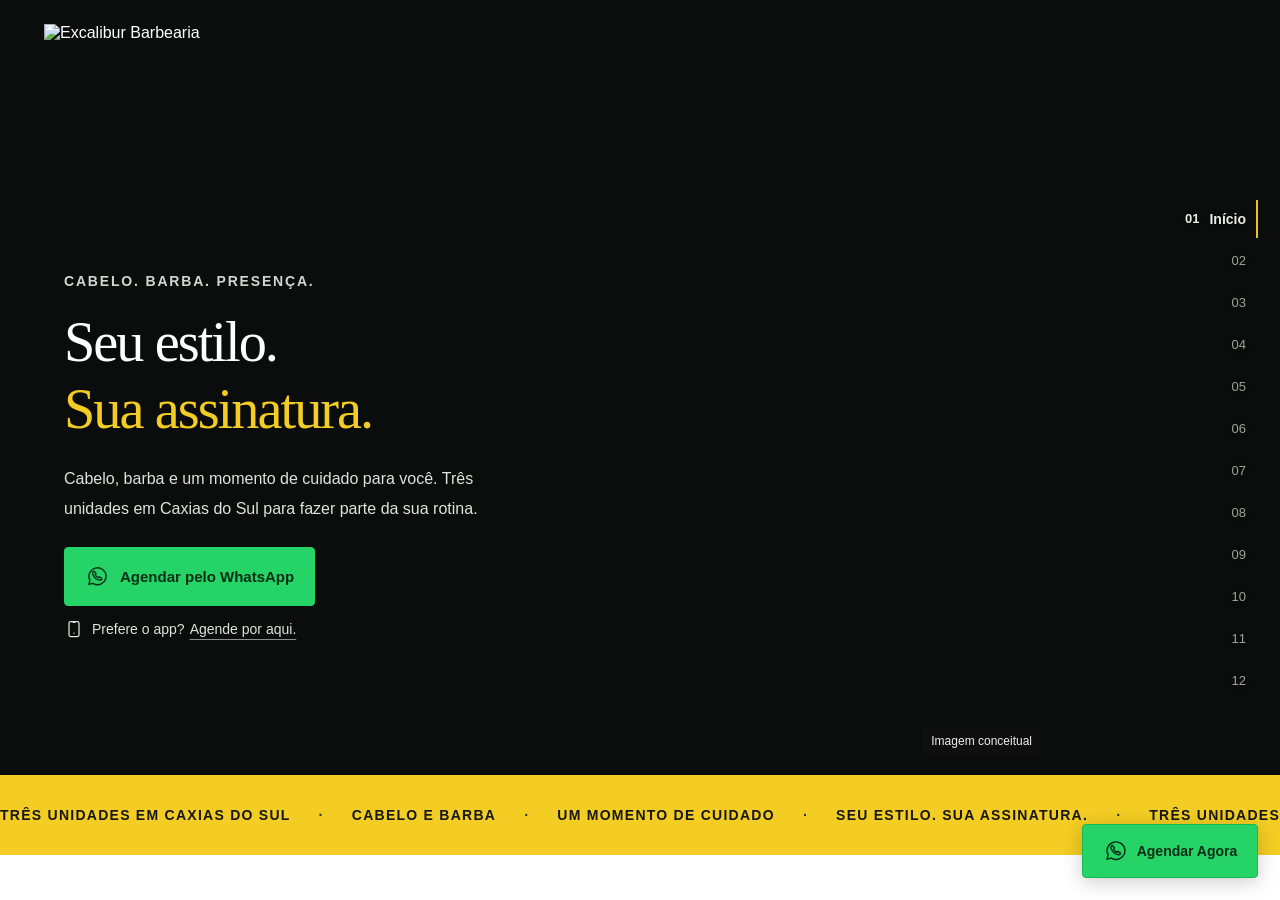
==== excalibur/index.html @ 4b26d568 "Adicionar site principal Excalibur" ====
<!doctype html><html lang="pt-BR"><head><meta charset="utf-8"><meta name="viewport" content="width=device-width,initial-scale=1"><title>Excalibur Barbearia · Seu estilo. Sua assinatura.</title><meta name="description" content="Excalibur Barbearia em Caxias do Sul. Conheça referências de cortes e agende pelo WhatsApp ou pelo app."><meta name="color-scheme" content="light"><meta name="theme-color" content="#101110"><meta name="robots" content="noindex,nofollow"><link rel="preload" href="assets/brand/cinzel-latin.woff2" as="font" type="font/woff2" crossorigin><link rel="preload" href="assets/brand/montserrat-latin.woff2" as="font" type="font/woff2" crossorigin><link rel="stylesheet" href="styles.css"><link rel="stylesheet" href="brand.css"><link rel="icon" type="image/png" sizes="32x32" href="assets/brand/favicon-32.png"><link rel="icon" type="image/svg+xml" href="assets/brand/favicon.svg"></head><body>
<a class="skip-link" href="#inicio">Pular para o conteúdo</a>
<aside class="navigation"><div class="section-wheel" role="slider" tabindex="0" aria-label="Seções do site" aria-orientation="vertical" aria-valuemin="1" aria-valuemax="12" aria-valuenow="1" aria-valuetext="1 de 12: Início" aria-controls="pagina" aria-describedby="wheel-help" hidden><div class="wheel-viewport" aria-hidden="true"></div></div><span id="wheel-help" hidden>Arraste para cima ou para baixo para navegar. Você também pode tocar na seção anterior ou seguinte, ou usar as setas do teclado.</span><details id="menu" open><summary class="section-handle" aria-controls="atalhos"><span id="secao-anterior" class="nav-neighbor" aria-hidden="true">Início</span><strong id="secao-atual">Início</strong><span id="secao-proxima" class="nav-neighbor" aria-hidden="true">Você</span><span class="handle-hint">Toque ou arraste</span></summary><div class="nav-panel"><div class="nav-panel-heading"><button class="close-navigation" type="button" aria-label="Fechar menu de seções" hidden>Fechar</button></div><p class="nav-help">Arraste para acompanhar as seções ou toque no destino.</p><nav id="atalhos" aria-label="Seções do site"><a href="#inicio" aria-current="location"><span class="nav-number">01</span><span class="nav-title">Início</span></a><a href="#seu-estilo" ><span class="nav-number">02</span><span class="nav-title">Você</span></a><a href="#estilos" ><span class="nav-number">03</span><span class="nav-title">Cortes</span></a><a href="#servicos" ><span class="nav-number">04</span><span class="nav-title">Serviços</span></a><a href="#clube" ><span class="nav-number">05</span><span class="nav-title">Clube</span></a><a href="#avaliacoes" ><span class="nav-number">06</span><span class="nav-title">Avaliações</span></a><a href="#app" ><span class="nav-number">07</span><span class="nav-title">App</span></a><a href="#unidades" ><span class="nav-number">08</span><span class="nav-title">Unidades</span></a><a href="#experiencia" ><span class="nav-number">09</span><span class="nav-title">Equipe</span></a><a href="#produtos" ><span class="nav-number">10</span><span class="nav-title">Produtos</span></a><a href="#duvidas" ><span class="nav-number">11</span><span class="nav-title">Dúvidas</span></a><a href="#agendar" ><span class="nav-number">12</span><span class="nav-title">Agendar</span></a></nav></div></details><output id="nav-preview" class="nav-preview" aria-live="polite" hidden></output></aside>
<main id="pagina" class="page" tabindex="-1">
<!-- 01 — Abertura estática e faixa contínua -->
<section id="inicio" class="hero stage-polished" aria-labelledby="titulo-inicio">
<div class="hero-main">
  <div class="hero-photograph"><picture><source media="(max-width:699px)" srcset="assets/brand/hero-mobile-v15.webp" width="1254" height="1254"><img src="assets/brand/hero-mobile-v15.webp" width="1254" height="1254" alt="Referência conceitual de corte e barba, com capa Excalibur e luz acolhedora de barbearia." fetchpriority="high"></picture></div>
  <div class="hero-shade" aria-hidden="true"></div>
  <div class="container hero-content">
    <div class="masthead"><img class="brand-logo" src="assets/brand/logo.webp" width="400" height="400" alt="Excalibur Barbearia"></div>
    <div class="hero-copy reveal"><p class="eyebrow">CABELO. BARBA. PRESENÇA.</p><h1 id="titulo-inicio">Seu estilo.<br><span>Sua assinatura.</span></h1>
      <p class="hero-description">Cabelo, barba e um momento de cuidado para você. Três unidades em Caxias do Sul para fazer parte da sua rotina.</p>
      <div class="actions"><a class="button button-whatsapp" data-wa="agendamento" href="https://wa.me/5554991654498?text=Oi%21%20Gostaria%20de%20agendar%20um%20hor%C3%A1rio%21%20Vim%20pelo%20site%20da%20Excalibur." target="_blank" rel="noopener noreferrer"><svg viewBox="0 0 32 32" aria-hidden="true" fill="none" stroke="currentColor" stroke-width="1.8"><path d="M27 15.5a11 11 0 0 1-16.8 9.3L5 26l1.3-5A11 11 0 1 1 27 15.5Z"/><path d="M12 9.5c-1-.7-2.8 1.4-2 3.5 1.7 4.7 5 7.2 9 7.7 2 .2 3-1.7 2.2-2.5l-2.8-1.7-1.5 1c-1.6-.7-3-2.1-3.8-3.7l1-1.5Z"/></svg><span>Agendar pelo WhatsApp</span></a>
      <a class="app-link" data-destination="app" href="https://cashbarber.com.br/excaliburbarbearia" target="_blank" rel="noopener noreferrer"><svg
  xmlns="http://www.w3.org/2000/svg"
  width="24"
  height="24"
  viewBox="0 0 24 24"
  fill="none"
  stroke="currentColor"
  stroke-width="1.5"
  stroke-linecap="round"
  stroke-linejoin="round"
  class="line-icon" aria-hidden="true" focusable="false"
>
  <path stroke="none" d="M0 0h24v24H0z" fill="none" />
  <path d="M6 5a2 2 0 0 1 2 -2h8a2 2 0 0 1 2 2v14a2 2 0 0 1 -2 2h-8a2 2 0 0 1 -2 -2v-14" />
  <path d="M11 4h2" />
  <path d="M12 17v.01" />
</svg>Prefere o app? <span>Agende por aqui.</span></a></div>
    </div>

    <span class="hero-image-note">Imagem conceitual</span>
  </div>
</div>
<div class="marquee" aria-label="Três unidades em Caxias do Sul. Cabelo e barba. Um momento de cuidado. Seu estilo. Sua assinatura."><div class="marquee-window"><div class="marquee-track"><div class="marquee-group">TRÊS UNIDADES EM CAXIAS DO SUL <span>·</span> CABELO E BARBA <span>·</span> UM MOMENTO DE CUIDADO <span>·</span> SEU ESTILO. SUA ASSINATURA. <span>·</span></div><div class="marquee-group" aria-hidden="true">TRÊS UNIDADES EM CAXIAS DO SUL <span>·</span> CABELO E BARBA <span>·</span> UM MOMENTO DE CUIDADO <span>·</span> SEU ESTILO. SUA ASSINATURA. <span>·</span></div></div></div></div></section>
<!-- 02 — O que preocupa o cliente -->
<section id="seu-estilo" class="section pain-section stage-polished" aria-labelledby="titulo-seu-estilo"><div class="scroll-film" aria-hidden="true"><canvas class="scroll-film-canvas" width="960" height="540"></canvas></div><div class="container"><header class="pain-heading"><p class="eyebrow">SEU PRÓXIMO PASSO</p><h2 id="titulo-seu-estilo">Seu próximo corte<br><span>começa aqui.</span></h2></header><div class="pain-calls"><article class="pain-card reveal"><h3>Está com dúvida no corte?</h3><span class="pain-icon"><svg
  xmlns="http://www.w3.org/2000/svg"
  width="24"
  height="24"
  viewBox="0 0 24 24"
  fill="none"
  stroke="currentColor"
  stroke-width="1.5"
  stroke-linecap="round"
  stroke-linejoin="round"
  class="line-icon" aria-hidden="true" focusable="false"
>
  <path stroke="none" d="M0 0h24v24H0z" fill="none" />
  <path d="M3 12h1m8 -9v1m8 8h1m-15.4 -6.4l.7 .7m12.1 -.7l-.7 .7" />
  <path d="M9 16a5 5 0 1 1 6 0a3.5 3.5 0 0 0 -1 3a2 2 0 0 1 -4 0a3.5 3.5 0 0 0 -1 -3" />
  <path d="M9.7 17l4.6 0" />
</svg></span></article><article class="pain-card reveal"><h3>Sem um profissional de confiança?</h3><span class="pain-icon"><svg
  xmlns="http://www.w3.org/2000/svg"
  width="24"
  height="24"
  viewBox="0 0 24 24"
  fill="none"
  stroke="currentColor"
  stroke-width="1.5"
  stroke-linecap="round"
  stroke-linejoin="round"
  class="line-icon" aria-hidden="true" focusable="false"
>
  <path stroke="none" d="M0 0h24v24H0z" fill="none" />
  <path d="M8 7a4 4 0 1 0 8 0a4 4 0 0 0 -8 0" />
  <path d="M6 21v-2a4 4 0 0 1 4 -4h4" />
  <path d="M15 19l2 2l4 -4" />
</svg></span></article><article class="pain-card reveal"><h3>Precisa de um horário que encaixe?</h3><span class="pain-icon"><svg
  xmlns="http://www.w3.org/2000/svg"
  width="24"
  height="24"
  viewBox="0 0 24 24"
  fill="none"
  stroke="currentColor"
  stroke-width="1.5"
  stroke-linecap="round"
  stroke-linejoin="round"
  class="line-icon" aria-hidden="true" focusable="false"
>
  <path stroke="none" d="M0 0h24v24H0z" fill="none" />
  <path d="M10.5 21h-4.5a2 2 0 0 1 -2 -2v-12a2 2 0 0 1 2 -2h12a2 2 0 0 1 2 2v3" />
  <path d="M16 3v4" />
  <path d="M8 3v4" />
  <path d="M4 11h10" />
  <path d="M14 18a4 4 0 1 0 8 0a4 4 0 1 0 -8 0" />
  <path d="M18 16.5v1.5l.5 .5" />
</svg></span></article><article class="pain-card reveal"><h3>Quer o visual sempre em dia?</h3><span class="pain-icon"><svg
  xmlns="http://www.w3.org/2000/svg"
  width="24"
  height="24"
  viewBox="0 0 24 24"
  fill="none"
  stroke="currentColor"
  stroke-width="1.5"
  stroke-linecap="round"
  stroke-linejoin="round"
  class="line-icon" aria-hidden="true" focusable="false"
>
  <path stroke="none" d="M0 0h24v24H0z" fill="none" />
  <path d="M16 18a2 2 0 0 1 2 2a2 2 0 0 1 2 -2a2 2 0 0 1 -2 -2a2 2 0 0 1 -2 2m0 -12a2 2 0 0 1 2 2a2 2 0 0 1 2 -2a2 2 0 0 1 -2 -2a2 2 0 0 1 -2 2m-7 12a6 6 0 0 1 6 -6a6 6 0 0 1 -6 -6a6 6 0 0 1 -6 6a6 6 0 0 1 6 6" />
</svg></span></article></div><div class="actions center"><a class="button" data-wa="horario" href="https://wa.me/5554991654498" target="_blank" rel="noopener noreferrer">Agendar meu horário</a></div></div></section>
<!-- 03 — Estilos e possibilidades -->
<section id="estilos" class="section tone stage-polished" aria-labelledby="titulo-estilos"><div class="container"><header class="compact-heading"><div><p class="eyebrow icon-label"><svg
  xmlns="http://www.w3.org/2000/svg"
  width="24"
  height="24"
  viewBox="0 0 24 24"
  fill="none"
  stroke="currentColor"
  stroke-width="1.5"
  stroke-linecap="round"
  stroke-linejoin="round"
  class="line-icon" aria-hidden="true" focusable="false"
>
  <path stroke="none" d="M0 0h24v24H0z" fill="none" />
  <path d="M3 7a3 3 0 1 0 6 0a3 3 0 1 0 -6 0" />
  <path d="M3 17a3 3 0 1 0 6 0a3 3 0 1 0 -6 0" />
  <path d="M8.6 8.6l10.4 10.4" />
  <path d="M8.6 15.4l10.4 -10.4" />
</svg>SEU PRÓXIMO CORTE</p><h2 id="titulo-estilos">Seu estilo tem espaço aqui.</h2></div></header><div id="estilos-lista" class="gallery styles-carousel" tabindex="0" role="region" aria-label="Referências de cortes — deslize para ver mais"><figure class="style-slide"><img src="assets/styles/corte-jovem.webp" width="800" height="1000" alt="Referência de estilo gerada por IA: jovem adulto com cabelo crespo e degradê." loading="lazy" decoding="async"><figcaption><h3>Degradê e textura</h3></figcaption></figure><figure class="style-slide"><img src="assets/styles/cabelo-e-barba.webp" width="800" height="1000" alt="Referência de estilo gerada por IA: homem com corte alinhado e barba cheia." loading="lazy" decoding="async"><figcaption><h3>Cabelo e barba</h3></figcaption></figure><figure class="style-slide"><img src="assets/styles/corte-masculino-maduro.webp" width="800" height="1000" alt="Referência de estilo gerada por IA: homem maduro com corte clássico e fios grisalhos." loading="lazy" decoding="async"><figcaption><h3>Clássico maduro</h3></figcaption></figure><figure class="style-slide"><img src="assets/styles/corte-infantil.webp" width="800" height="1000" alt="Referência de estilo gerada por IA: corte infantil natural e bem acabado." loading="lazy" decoding="async"><figcaption><h3>Corte infantil</h3></figcaption></figure><figure class="style-slide"><img src="assets/styles/corte-executivo.webp" width="800" height="1000" alt="Referência de estilo gerada por IA: corte social contemporâneo." loading="lazy" decoding="async"><figcaption><h3>Corte executivo</h3></figcaption></figure><figure class="style-slide"><img src="assets/styles/corte-com-desenho.webp" width="800" height="1000" alt="Referência de estilo gerada por IA: degradê com desenho discreto." loading="lazy" decoding="async"><figcaption><h3>Corte com desenho</h3></figcaption></figure></div><div class="actions"><a class="button " data-wa="agendamento" href="https://wa.me/5554991654498?text=Oi%21%20Gostaria%20de%20agendar%20um%20hor%C3%A1rio%21%20Vim%20pelo%20site%20da%20Excalibur." target="_blank" rel="noopener noreferrer">Agendar meu próximo corte</a></div><p class="gallery-image-note">Referências de estilo geradas por IA para esta apresentação.</p></div></section>
<!-- 04 — Serviços -->
<section id="servicos" class="section stage-polished" aria-labelledby="titulo-servicos"><div class="container">
<header class="service-heading"><h2 id="titulo-servicos">Escolha seu cuidado. <span>Reserve seu momento.</span></h2></header>
<div class="grid-four service-grid"><article class="card reveal"><span class="service-icon"><svg
  xmlns="http://www.w3.org/2000/svg"
  width="24"
  height="24"
  viewBox="0 0 24 24"
  fill="none"
  stroke="currentColor"
  stroke-width="1.5"
  stroke-linecap="round"
  stroke-linejoin="round"
  class="line-icon" aria-hidden="true" focusable="false"
>
  <path stroke="none" d="M0 0h24v24H0z" fill="none" />
  <path d="M3 7a3 3 0 1 0 6 0a3 3 0 1 0 -6 0" />
  <path d="M3 17a3 3 0 1 0 6 0a3 3 0 1 0 -6 0" />
  <path d="M8.6 8.6l10.4 10.4" />
  <path d="M8.6 15.4l10.4 -10.4" />
</svg></span><h3>Corte de cabelo</h3><p>Do comprimento ao acabamento.</p><p class="duration">40 min <span>aprox.</span></p></article><article class="card reveal"><span class="service-icon"><svg
  xmlns="http://www.w3.org/2000/svg"
  width="24"
  height="24"
  viewBox="0 0 24 24"
  fill="none"
  stroke="currentColor"
  stroke-width="1.5"
  stroke-linecap="round"
  stroke-linejoin="round"
  class="line-icon" aria-hidden="true" focusable="false"
>
  <path stroke="none" d="M0 0h24v24H0z" fill="none" />
  <path d="M15 9a3 3 0 0 1 2.599 1.5c.933 1.333 2.133 1.556 3.126 1.556l.291 0l.77 -.044l.213 0c-.963 1.926 -3.163 2.925 -6.6 3l-.4 0l-.165 0a3 3 0 0 1 .165 -6l.001 -.012" />
  <path d="M9 9a3 3 0 0 0 -2.599 1.5c-.933 1.333 -2.133 1.556 -3.126 1.556l-.291 0l-.77 -.044l-.213 0c.963 1.926 3.163 2.925 6.6 3l.4 0l.165 0a3 3 0 0 0 -.165 -6l-.001 -.012" />
</svg></span><h3>Barba</h3><p>Desenho e acabamento alinhados.</p><p class="duration">30 min <span>aprox.</span></p></article><article class="card reveal"><span class="service-icon"><svg
  xmlns="http://www.w3.org/2000/svg"
  width="24"
  height="24"
  viewBox="0 0 24 24"
  fill="none"
  stroke="currentColor"
  stroke-width="1.5"
  stroke-linecap="round"
  stroke-linejoin="round"
  class="line-icon" aria-hidden="true" focusable="false"
>
  <path stroke="none" d="M0 0h24v24H0z" fill="none" />
  <path d="M7 3h10v4h-10l0 -4" />
  <path d="M12 7v4" />
  <path d="M12 11a2 2 0 0 1 2 2v6a2 2 0 1 1 -4 0v-6a2 2 0 0 1 2 -2" />
</svg></span><h3>Cabelo e barba</h3><p>Os dois no mesmo atendimento.</p><p class="duration">70 min <span>aprox.</span></p></article><article class="card reveal"><span class="service-icon"><svg
  xmlns="http://www.w3.org/2000/svg"
  width="24"
  height="24"
  viewBox="0 0 24 24"
  fill="none"
  stroke="currentColor"
  stroke-width="1.5"
  stroke-linecap="round"
  stroke-linejoin="round"
  class="line-icon" aria-hidden="true" focusable="false"
>
  <path stroke="none" d="M0 0h24v24H0z" fill="none" />
  <path d="M3 12a9 9 0 1 0 18 0a9 9 0 1 0 -18 0" />
  <path d="M9 10l.01 0" />
  <path d="M15 10l.01 0" />
  <path d="M9.5 15a3.5 3.5 0 0 0 5 0" />
  <path d="M12 3a2 2 0 0 0 0 4" />
</svg></span><h3>Corte infantil</h3><p>Cuidado e atenção para os pequenos.</p><p class="duration">40 min <span>aprox.</span></p></article></div>
<div class="complementary reveal"><h3>Que tal um cuidado a mais?</h3><dl><div><dt>Corte com máquina</dt><dd>25 min</dd></div><div><dt>Acabamento do corte</dt><dd>10 min</dd></div><div><dt>Sobrancelha</dt><dd>15 min</dd></div><div><dt>Depilação de nariz e orelhas</dt><dd>15 min</dd></div><div><dt>Lavagem e finalização</dt><dd>15 min</dd></div><div><dt>Hidratação capilar</dt><dd>20 min</dd></div><div><dt>Hidratação da barba</dt><dd>20 min</dd></div></dl></div>
<div class="service-bottom"><p class="preview-note">Serviços e tempos ilustrativos, sujeitos à confirmação com a equipe.</p><div class="actions"><a class="button" data-wa="agendamento" href="https://wa.me/5554991654498?text=Oi%21%20Gostaria%20de%20agendar%20um%20hor%C3%A1rio%21%20Vim%20pelo%20site%20da%20Excalibur." target="_blank" rel="noopener noreferrer">Agendar meu atendimento</a></div></div>
</div></section>
<!-- 05 — Clube Excalibur -->
<section id="clube" class="section stage-polished" aria-labelledby="titulo-clube"><div class="container">
<div class="club-intro"><header class="section-heading reveal"><p class="eyebrow icon-label"><svg
  xmlns="http://www.w3.org/2000/svg"
  width="24"
  height="24"
  viewBox="0 0 24 24"
  fill="none"
  stroke="currentColor"
  stroke-width="1.5"
  stroke-linecap="round"
  stroke-linejoin="round"
  class="line-icon" aria-hidden="true" focusable="false"
>
  <path stroke="none" d="M0 0h24v24H0z" fill="none" />
  <path d="M12 6l4 6l5 -4l-2 10h-14l-2 -10l5 4l4 -6" />
</svg>CLUBE EXCALIBUR</p><h2 id="titulo-clube">Seu estilo em dia,<br><span>mês após mês.</span></h2><p>Faça do cuidado com cabelo e barba parte da sua rotina.</p></header>
<div class="club-choice"><fieldset class="club-selector"><legend>O que você quer manter em dia?</legend><label><input type="radio" name="modalidade" value="cabelo" checked><span>Cabelo</span></label><label><input type="radio" name="modalidade" value="barba"><span>Barba</span></label><label><input type="radio" name="modalidade" value="completo"><span>Cabelo e barba</span></label></fieldset><p class="selector-note">Combinações demonstrativas, a confirmar.</p><p id="club-status" class="sr-only" aria-live="polite"></p><noscript><p class="selector-note">Exemplo: Cabelo. Consulte outras opções com a equipe.</p></noscript></div></div>
<div class="grid-three club-plans"><article class="card plan reveal"><div class="plan-heading"><h3>Nobre</h3><span class="plan-index" aria-hidden="true">01</span></div><p class="plan-call">Seu cuidado no começo da semana</p><dl><div><dt>Seu cuidado</dt><dd data-field="servico">Corte de cabelo</dd></div><div><dt>Quando usar</dt><dd>Segunda a quarta</dd><p class="plan-pending">Dias a confirmar</p></div></dl><span data-field="modalidade" class="sr-only">Cabelo</span></article><article class="card plan reveal"><div class="plan-heading"><h3>Rei</h3><span class="plan-index" aria-hidden="true">02</span></div><p class="plan-call">Mais dias para cuidar de você</p><dl><div><dt>Seu cuidado</dt><dd data-field="servico">Corte de cabelo</dd></div><div><dt>Quando usar</dt><dd>Segunda a sábado</dd><p class="plan-pending">Dias a confirmar</p></div></dl><span data-field="modalidade" class="sr-only">Cabelo</span></article><article class="card plan reveal"><div class="plan-heading"><h3>Elite</h3><span class="plan-index" aria-hidden="true">03</span></div><p class="plan-call">Conheça o que faz a diferença</p><dl><div><dt>Seu cuidado</dt><dd data-field="servico">Corte de cabelo</dd></div><div><dt>Quando usar</dt><dd>Dias e diferenciais</dd><p class="plan-pending">A confirmar com a equipe</p></div></dl><span data-field="modalidade" class="sr-only">Cabelo</span></article></div>
<div class="club-bottom"><p class="preview-note">Comparativo demonstrativo. Modalidades, dias, frequência, unidades e profissionais em revisão com a equipe.</p><div class="actions"><a class="button" data-wa="clube" href="https://wa.me/5554991654498" target="_blank" rel="noopener noreferrer">Quero conhecer o clube</a></div><a class="club-help" data-wa="clube" href="https://wa.me/5554991654498" target="_blank" rel="noopener noreferrer">Precisa de ajuda para escolher? Fale com a equipe.</a></div>
</div></section>
<!-- 06 — Avaliações: espaços identificados, sem depoimentos inventados. -->
<section id="avaliacoes" class="section stage-polished" aria-labelledby="titulo-avaliacoes"><div class="container">
<header class="new-section-heading reveal"><p class="eyebrow icon-label"><svg
  xmlns="http://www.w3.org/2000/svg"
  width="24"
  height="24"
  viewBox="0 0 24 24"
  fill="none"
  stroke="currentColor"
  stroke-width="1.5"
  stroke-linecap="round"
  stroke-linejoin="round"
  class="line-icon" aria-hidden="true" focusable="false"
>
  <path stroke="none" d="M0 0h24v24H0z" fill="none" />
  <path d="M3 20l1.3 -3.9c-2.324 -3.437 -1.426 -7.872 2.1 -10.374c3.526 -2.501 8.59 -2.296 11.845 .48c3.255 2.777 3.695 7.266 1.029 10.501c-2.666 3.235 -7.615 4.215 -11.574 2.293l-4.7 1" />
</svg>QUEM JÁ PASSOU POR AQUI</p><h2 id="titulo-avaliacoes">A experiência<br><span>de quem já veio.</span></h2><p>Atendimento, profissionais e cuidado. A experiência contada por quem conhece a Excalibur.</p></header>
<div id="avaliacoes-lista" class="reviews-grid" tabindex="0" role="region" aria-label="Avaliações por unidade — deslize para ver mais"><article class="review-card reveal"><div class="review-top"><span class="review-symbol"><svg
  xmlns="http://www.w3.org/2000/svg"
  width="24"
  height="24"
  viewBox="0 0 24 24"
  fill="none"
  stroke="currentColor"
  stroke-width="1.5"
  stroke-linecap="round"
  stroke-linejoin="round"
  class="line-icon" aria-hidden="true" focusable="false"
>
  <path stroke="none" d="M0 0h24v24H0z" fill="none" />
  <path d="M10 11h-4a1 1 0 0 1 -1 -1v-3a1 1 0 0 1 1 -1h3a1 1 0 0 1 1 1v6c0 2.667 -1.333 4.333 -4 5" />
  <path d="M19 11h-4a1 1 0 0 1 -1 -1v-3a1 1 0 0 1 1 -1h3a1 1 0 0 1 1 1v6c0 2.667 -1.333 4.333 -4 5" />
</svg></span><span class="review-unit">Lourdes</span></div><h3>Avaliação real<br>a inserir.</h3><p class="review-placeholder">Espaço reservado para um depoimento do Google desta unidade.</p><div class="review-source"><span><svg
  xmlns="http://www.w3.org/2000/svg"
  width="24"
  height="24"
  viewBox="0 0 24 24"
  fill="none"
  stroke="currentColor"
  stroke-width="1.5"
  stroke-linecap="round"
  stroke-linejoin="round"
  class="line-icon" aria-hidden="true" focusable="false"
>
  <path stroke="none" d="M0 0h24v24H0z" fill="none" />
  <path d="M20.945 11a9 9 0 1 1 -3.284 -5.997l-2.655 2.392a5.5 5.5 0 1 0 2.119 6.605h-4.125v-3h7.945" />
</svg>Google</span><p>Autor, data e fonte em conferência</p></div></article><article class="review-card reveal"><div class="review-top"><span class="review-symbol"><svg
  xmlns="http://www.w3.org/2000/svg"
  width="24"
  height="24"
  viewBox="0 0 24 24"
  fill="none"
  stroke="currentColor"
  stroke-width="1.5"
  stroke-linecap="round"
  stroke-linejoin="round"
  class="line-icon" aria-hidden="true" focusable="false"
>
  <path stroke="none" d="M0 0h24v24H0z" fill="none" />
  <path d="M10 11h-4a1 1 0 0 1 -1 -1v-3a1 1 0 0 1 1 -1h3a1 1 0 0 1 1 1v6c0 2.667 -1.333 4.333 -4 5" />
  <path d="M19 11h-4a1 1 0 0 1 -1 -1v-3a1 1 0 0 1 1 -1h3a1 1 0 0 1 1 1v6c0 2.667 -1.333 4.333 -4 5" />
</svg></span><span class="review-unit">Passeio Norte</span></div><h3>Avaliação real<br>a inserir.</h3><p class="review-placeholder">Espaço reservado para um depoimento do Google desta unidade.</p><div class="review-source"><span><svg
  xmlns="http://www.w3.org/2000/svg"
  width="24"
  height="24"
  viewBox="0 0 24 24"
  fill="none"
  stroke="currentColor"
  stroke-width="1.5"
  stroke-linecap="round"
  stroke-linejoin="round"
  class="line-icon" aria-hidden="true" focusable="false"
>
  <path stroke="none" d="M0 0h24v24H0z" fill="none" />
  <path d="M20.945 11a9 9 0 1 1 -3.284 -5.997l-2.655 2.392a5.5 5.5 0 1 0 2.119 6.605h-4.125v-3h7.945" />
</svg>Google</span><p>Autor, data e fonte em conferência</p></div></article><article class="review-card reveal"><div class="review-top"><span class="review-symbol"><svg
  xmlns="http://www.w3.org/2000/svg"
  width="24"
  height="24"
  viewBox="0 0 24 24"
  fill="none"
  stroke="currentColor"
  stroke-width="1.5"
  stroke-linecap="round"
  stroke-linejoin="round"
  class="line-icon" aria-hidden="true" focusable="false"
>
  <path stroke="none" d="M0 0h24v24H0z" fill="none" />
  <path d="M10 11h-4a1 1 0 0 1 -1 -1v-3a1 1 0 0 1 1 -1h3a1 1 0 0 1 1 1v6c0 2.667 -1.333 4.333 -4 5" />
  <path d="M19 11h-4a1 1 0 0 1 -1 -1v-3a1 1 0 0 1 1 -1h3a1 1 0 0 1 1 1v6c0 2.667 -1.333 4.333 -4 5" />
</svg></span><span class="review-unit">Pio X</span></div><h3>Avaliação real<br>a inserir.</h3><p class="review-placeholder">Espaço reservado para um depoimento do Google desta unidade.</p><div class="review-source"><span><svg
  xmlns="http://www.w3.org/2000/svg"
  width="24"
  height="24"
  viewBox="0 0 24 24"
  fill="none"
  stroke="currentColor"
  stroke-width="1.5"
  stroke-linecap="round"
  stroke-linejoin="round"
  class="line-icon" aria-hidden="true" focusable="false"
>
  <path stroke="none" d="M0 0h24v24H0z" fill="none" />
  <path d="M20.945 11a9 9 0 1 1 -3.284 -5.997l-2.655 2.392a5.5 5.5 0 1 0 2.119 6.605h-4.125v-3h7.945" />
</svg>Google</span><p>Autor, data e fonte em conferência</p></div></article></div>
<div class="review-dots" role="group" aria-label="Escolher avaliação"><button class="review-dot" type="button" aria-label="Mostrar avaliação 1 de 3" aria-controls="avaliacoes-lista" aria-current="true"></button><button class="review-dot" type="button" aria-label="Mostrar avaliação 2 de 3" aria-controls="avaliacoes-lista"></button><button class="review-dot" type="button" aria-label="Mostrar avaliação 3 de 3" aria-controls="avaliacoes-lista"></button></div>
<div class="new-section-bottom"><p class="preview-note">Prévia: depoimentos reais serão inseridos após a conferência das fontes.</p><div class="actions"><a class="button" data-wa="agendamento" href="https://wa.me/5554991654498" target="_blank" rel="noopener noreferrer">Agendar minha visita</a></div></div>
</div></section>
<!-- 07 — Cash Barber: acesso à plataforma, sem simular sua interface. -->
<section id="app" class="section stage-polished" aria-labelledby="titulo-app"><div class="container">
<div class="booking-layout"><div class="booking-copy reveal"><p class="eyebrow icon-label"><svg
  xmlns="http://www.w3.org/2000/svg"
  width="24"
  height="24"
  viewBox="0 0 24 24"
  fill="none"
  stroke="currentColor"
  stroke-width="1.5"
  stroke-linecap="round"
  stroke-linejoin="round"
  class="line-icon" aria-hidden="true" focusable="false"
>
  <path stroke="none" d="M0 0h24v24H0z" fill="none" />
  <path d="M6 5a2 2 0 0 1 2 -2h8a2 2 0 0 1 2 2v14a2 2 0 0 1 -2 2h-8a2 2 0 0 1 -2 -2v-14" />
  <path d="M11 4h2" />
  <path d="M12 17v.01" />
</svg>SEU HORÁRIO, DO SEU JEITO</p><h2 id="titulo-app">Seu próximo horário,<br><span>na palma da mão.</span></h2><p>Prefere agendar pelo app? Acesse a Excalibur no Cash Barber e organize seu próximo atendimento.</p><div class="actions"><a class="button" data-destination="app" href="https://cashbarber.com.br/excaliburbarbearia" target="_blank" rel="noopener noreferrer">Agendar pelo app</a></div><a class="booking-whatsapp" data-wa="agendamento" href="https://wa.me/5554991654498" target="_blank" rel="noopener noreferrer">Prefere falar com a equipe? Agende pelo WhatsApp.</a></div>
<figure class="booking-mockup reveal"><img src="assets/brand/app-mockup-v16.webp" width="1254" height="1254" alt="Mockup de dois celulares com as telas de menu e agendamento da Excalibur no Cash Barber." loading="lazy" decoding="async"></figure></div>
<ol class="booking-steps"><li class="reveal"><span class="booking-step-icon"><svg
  xmlns="http://www.w3.org/2000/svg"
  width="24"
  height="24"
  viewBox="0 0 24 24"
  fill="none"
  stroke="currentColor"
  stroke-width="1.5"
  stroke-linecap="round"
  stroke-linejoin="round"
  class="line-icon" aria-hidden="true" focusable="false"
>
  <path stroke="none" d="M0 0h24v24H0z" fill="none" />
  <path d="M12 6h-6a2 2 0 0 0 -2 2v10a2 2 0 0 0 2 2h10a2 2 0 0 0 2 -2v-6" />
  <path d="M11 13l9 -9" />
  <path d="M15 4h5v5" />
</svg></span><div><span class="step-label">01 · ACESSE</span><h3>Abra a Excalibur<br>no Cash Barber.</h3></div></li><li class="reveal"><span class="booking-step-icon"><svg
  xmlns="http://www.w3.org/2000/svg"
  width="24"
  height="24"
  viewBox="0 0 24 24"
  fill="none"
  stroke="currentColor"
  stroke-width="1.5"
  stroke-linecap="round"
  stroke-linejoin="round"
  class="line-icon" aria-hidden="true" focusable="false"
>
  <path stroke="none" d="M0 0h24v24H0z" fill="none" />
  <path d="M15 8v-2a2 2 0 0 0 -2 -2h-7a2 2 0 0 0 -2 2v12a2 2 0 0 0 2 2h7a2 2 0 0 0 2 -2v-2" />
  <path d="M21 12h-13l3 -3" />
  <path d="M11 15l-3 -3" />
</svg></span><div><span class="step-label">02 · ENTRE</span><h3>Entre na sua conta<br>ou crie seu acesso.</h3></div></li><li class="reveal"><span class="booking-step-icon"><svg
  xmlns="http://www.w3.org/2000/svg"
  width="24"
  height="24"
  viewBox="0 0 24 24"
  fill="none"
  stroke="currentColor"
  stroke-width="1.5"
  stroke-linecap="round"
  stroke-linejoin="round"
  class="line-icon" aria-hidden="true" focusable="false"
>
  <path stroke="none" d="M0 0h24v24H0z" fill="none" />
  <path d="M4 7a2 2 0 0 1 2 -2h12a2 2 0 0 1 2 2v12a2 2 0 0 1 -2 2h-12a2 2 0 0 1 -2 -2l0 -12" />
  <path d="M16 3l0 4" />
  <path d="M8 3l0 4" />
  <path d="M4 11l16 0" />
  <path d="M8 15h2v2h-2l0 -2" />
</svg></span><div><span class="step-label">03 · AGENDE</span><h3>Consulte as opções<br>e conclua na plataforma.</h3></div></li></ol>

</div></section>
<!-- 08 — Unidades: nomes do roteiro, dados de acesso em conferência. -->
<section id="unidades" class="section stage-polished" aria-labelledby="titulo-unidades"><div class="container"><header class="new-section-heading reveal"><p class="eyebrow icon-label"><svg
  xmlns="http://www.w3.org/2000/svg"
  width="24"
  height="24"
  viewBox="0 0 24 24"
  fill="none"
  stroke="currentColor"
  stroke-width="1.5"
  stroke-linecap="round"
  stroke-linejoin="round"
  class="line-icon" aria-hidden="true" focusable="false"
>
  <path stroke="none" d="M0 0h24v24H0z" fill="none" />
  <path d="M9 11a3 3 0 1 0 6 0a3 3 0 0 0 -6 0" />
  <path d="M17.657 16.657l-4.243 4.243a2 2 0 0 1 -2.827 0l-4.244 -4.243a8 8 0 1 1 11.314 0" />
</svg>EXCALIBUR EM CAXIAS DO SUL</p><h2 id="titulo-unidades">Três unidades.<br><span>Uma perto da sua rotina.</span></h2><p>Encontre a Excalibur que faz mais sentido no seu dia.</p></header><div class="grid-three units"><article class="card unit-card reveal"><div class="unit-visual" aria-label="Foto real da unidade Lourdes ainda não disponível"><div class="unit-visual-top"><span>EXCALIBUR</span><span class="unit-index">01</span></div><div class="unit-identity"><span><svg
  xmlns="http://www.w3.org/2000/svg"
  width="24"
  height="24"
  viewBox="0 0 24 24"
  fill="none"
  stroke="currentColor"
  stroke-width="1.5"
  stroke-linecap="round"
  stroke-linejoin="round"
  class="line-icon" aria-hidden="true" focusable="false"
>
  <path stroke="none" d="M0 0h24v24H0z" fill="none" />
  <path d="M3 21l18 0" />
  <path d="M3 7v1a3 3 0 0 0 6 0v-1m0 1a3 3 0 0 0 6 0v-1m0 1a3 3 0 0 0 6 0v-1h-18l2 -4h14l2 4" />
  <path d="M5 21l0 -10.15" />
  <path d="M19 21l0 -10.15" />
  <path d="M9 21v-4a2 2 0 0 1 2 -2h2a2 2 0 0 1 2 2v4" />
</svg></span><h3>Lourdes</h3></div><p class="unit-image-status">Foto real da unidade a inserir</p></div><div class="card-body"><dl><div><dt><svg
  xmlns="http://www.w3.org/2000/svg"
  width="24"
  height="24"
  viewBox="0 0 24 24"
  fill="none"
  stroke="currentColor"
  stroke-width="1.5"
  stroke-linecap="round"
  stroke-linejoin="round"
  class="line-icon" aria-hidden="true" focusable="false"
>
  <path stroke="none" d="M0 0h24v24H0z" fill="none" />
  <path d="M9 11a3 3 0 1 0 6 0a3 3 0 0 0 -6 0" />
  <path d="M17.657 16.657l-4.243 4.243a2 2 0 0 1 -2.827 0l-4.244 -4.243a8 8 0 1 1 11.314 0" />
</svg>Endereço</dt><dd>A confirmar com a equipe</dd></div><div><dt><svg
  xmlns="http://www.w3.org/2000/svg"
  width="24"
  height="24"
  viewBox="0 0 24 24"
  fill="none"
  stroke="currentColor"
  stroke-width="1.5"
  stroke-linecap="round"
  stroke-linejoin="round"
  class="line-icon" aria-hidden="true" focusable="false"
>
  <path stroke="none" d="M0 0h24v24H0z" fill="none" />
  <path d="M3 12a9 9 0 1 0 18 0a9 9 0 0 0 -18 0" />
  <path d="M12 7v5l3 3" />
</svg>Horário</dt><dd>Consulte com a equipe</dd></div></dl><a class="button secondary map-link" href="#mapa-lourdes" data-unit="lourdes"><svg
  xmlns="http://www.w3.org/2000/svg"
  width="24"
  height="24"
  viewBox="0 0 24 24"
  fill="none"
  stroke="currentColor"
  stroke-width="1.5"
  stroke-linecap="round"
  stroke-linejoin="round"
  class="line-icon" aria-hidden="true" focusable="false"
>
  <path stroke="none" d="M0 0h24v24H0z" fill="none" />
  <path d="M9 11a3 3 0 1 0 6 0a3 3 0 0 0 -6 0" />
  <path d="M17.657 16.657l-4.243 4.243a2 2 0 0 1 -2.827 0l-4.244 -4.243a8 8 0 1 1 11.314 0" />
</svg>Como chegar<span class="control-note">Mapa a confirmar</span></a></div></article><article class="card unit-card reveal"><div class="unit-visual" aria-label="Foto real da unidade Passeio Norte ainda não disponível"><div class="unit-visual-top"><span>EXCALIBUR</span><span class="unit-index">02</span></div><div class="unit-identity"><span><svg
  xmlns="http://www.w3.org/2000/svg"
  width="24"
  height="24"
  viewBox="0 0 24 24"
  fill="none"
  stroke="currentColor"
  stroke-width="1.5"
  stroke-linecap="round"
  stroke-linejoin="round"
  class="line-icon" aria-hidden="true" focusable="false"
>
  <path stroke="none" d="M0 0h24v24H0z" fill="none" />
  <path d="M3 21l18 0" />
  <path d="M3 7v1a3 3 0 0 0 6 0v-1m0 1a3 3 0 0 0 6 0v-1m0 1a3 3 0 0 0 6 0v-1h-18l2 -4h14l2 4" />
  <path d="M5 21l0 -10.15" />
  <path d="M19 21l0 -10.15" />
  <path d="M9 21v-4a2 2 0 0 1 2 -2h2a2 2 0 0 1 2 2v4" />
</svg></span><h3>Passeio Norte</h3></div><p class="unit-image-status">Foto real da unidade a inserir</p></div><div class="card-body"><dl><div><dt><svg
  xmlns="http://www.w3.org/2000/svg"
  width="24"
  height="24"
  viewBox="0 0 24 24"
  fill="none"
  stroke="currentColor"
  stroke-width="1.5"
  stroke-linecap="round"
  stroke-linejoin="round"
  class="line-icon" aria-hidden="true" focusable="false"
>
  <path stroke="none" d="M0 0h24v24H0z" fill="none" />
  <path d="M9 11a3 3 0 1 0 6 0a3 3 0 0 0 -6 0" />
  <path d="M17.657 16.657l-4.243 4.243a2 2 0 0 1 -2.827 0l-4.244 -4.243a8 8 0 1 1 11.314 0" />
</svg>Endereço</dt><dd>A confirmar com a equipe</dd></div><div><dt><svg
  xmlns="http://www.w3.org/2000/svg"
  width="24"
  height="24"
  viewBox="0 0 24 24"
  fill="none"
  stroke="currentColor"
  stroke-width="1.5"
  stroke-linecap="round"
  stroke-linejoin="round"
  class="line-icon" aria-hidden="true" focusable="false"
>
  <path stroke="none" d="M0 0h24v24H0z" fill="none" />
  <path d="M3 12a9 9 0 1 0 18 0a9 9 0 0 0 -18 0" />
  <path d="M12 7v5l3 3" />
</svg>Horário</dt><dd>Consulte com a equipe</dd></div></dl><a class="button secondary map-link" href="#mapa-passeio-norte" data-unit="passeio-norte"><svg
  xmlns="http://www.w3.org/2000/svg"
  width="24"
  height="24"
  viewBox="0 0 24 24"
  fill="none"
  stroke="currentColor"
  stroke-width="1.5"
  stroke-linecap="round"
  stroke-linejoin="round"
  class="line-icon" aria-hidden="true" focusable="false"
>
  <path stroke="none" d="M0 0h24v24H0z" fill="none" />
  <path d="M9 11a3 3 0 1 0 6 0a3 3 0 0 0 -6 0" />
  <path d="M17.657 16.657l-4.243 4.243a2 2 0 0 1 -2.827 0l-4.244 -4.243a8 8 0 1 1 11.314 0" />
</svg>Como chegar<span class="control-note">Mapa a confirmar</span></a></div></article><article class="card unit-card reveal"><div class="unit-visual" aria-label="Foto real da unidade Pio X ainda não disponível"><div class="unit-visual-top"><span>EXCALIBUR</span><span class="unit-index">03</span></div><div class="unit-identity"><span><svg
  xmlns="http://www.w3.org/2000/svg"
  width="24"
  height="24"
  viewBox="0 0 24 24"
  fill="none"
  stroke="currentColor"
  stroke-width="1.5"
  stroke-linecap="round"
  stroke-linejoin="round"
  class="line-icon" aria-hidden="true" focusable="false"
>
  <path stroke="none" d="M0 0h24v24H0z" fill="none" />
  <path d="M3 21l18 0" />
  <path d="M3 7v1a3 3 0 0 0 6 0v-1m0 1a3 3 0 0 0 6 0v-1m0 1a3 3 0 0 0 6 0v-1h-18l2 -4h14l2 4" />
  <path d="M5 21l0 -10.15" />
  <path d="M19 21l0 -10.15" />
  <path d="M9 21v-4a2 2 0 0 1 2 -2h2a2 2 0 0 1 2 2v4" />
</svg></span><h3>Pio X</h3></div><p class="unit-image-status">Foto real da unidade a inserir</p></div><div class="card-body"><dl><div><dt><svg
  xmlns="http://www.w3.org/2000/svg"
  width="24"
  height="24"
  viewBox="0 0 24 24"
  fill="none"
  stroke="currentColor"
  stroke-width="1.5"
  stroke-linecap="round"
  stroke-linejoin="round"
  class="line-icon" aria-hidden="true" focusable="false"
>
  <path stroke="none" d="M0 0h24v24H0z" fill="none" />
  <path d="M9 11a3 3 0 1 0 6 0a3 3 0 0 0 -6 0" />
  <path d="M17.657 16.657l-4.243 4.243a2 2 0 0 1 -2.827 0l-4.244 -4.243a8 8 0 1 1 11.314 0" />
</svg>Endereço</dt><dd>A confirmar com a equipe</dd></div><div><dt><svg
  xmlns="http://www.w3.org/2000/svg"
  width="24"
  height="24"
  viewBox="0 0 24 24"
  fill="none"
  stroke="currentColor"
  stroke-width="1.5"
  stroke-linecap="round"
  stroke-linejoin="round"
  class="line-icon" aria-hidden="true" focusable="false"
>
  <path stroke="none" d="M0 0h24v24H0z" fill="none" />
  <path d="M3 12a9 9 0 1 0 18 0a9 9 0 0 0 -18 0" />
  <path d="M12 7v5l3 3" />
</svg>Horário</dt><dd>Consulte com a equipe</dd></div></dl><a class="button secondary map-link" href="#mapa-pio-x" data-unit="pio-x"><svg
  xmlns="http://www.w3.org/2000/svg"
  width="24"
  height="24"
  viewBox="0 0 24 24"
  fill="none"
  stroke="currentColor"
  stroke-width="1.5"
  stroke-linecap="round"
  stroke-linejoin="round"
  class="line-icon" aria-hidden="true" focusable="false"
>
  <path stroke="none" d="M0 0h24v24H0z" fill="none" />
  <path d="M9 11a3 3 0 1 0 6 0a3 3 0 0 0 -6 0" />
  <path d="M17.657 16.657l-4.243 4.243a2 2 0 0 1 -2.827 0l-4.244 -4.243a8 8 0 1 1 11.314 0" />
</svg>Como chegar<span class="control-note">Mapa a confirmar</span></a></div></article></div><div class="units-bottom"><p>A equipe ajuda você a escolher a unidade durante o agendamento.</p><div class="actions center"><a class="button" data-wa="agendamento" href="https://wa.me/5554991654498" target="_blank" rel="noopener noreferrer">Agendar meu horário</a></div><p class="preview-note">Prévia: fotos, endereços, horários e mapas em conferência.</p></div></div></section>
<!-- 09 — Experiência e equipe -->
<section id="experiencia" class="section stage-polished experience-section" aria-labelledby="titulo-experiencia"><div class="container"><header class="section-heading new-section-heading reveal"><p class="eyebrow icon-label"><svg
  xmlns="http://www.w3.org/2000/svg"
  width="24"
  height="24"
  viewBox="0 0 24 24"
  fill="none"
  stroke="currentColor"
  stroke-width="1.5"
  stroke-linecap="round"
  stroke-linejoin="round"
  class="line-icon" aria-hidden="true" focusable="false"
>
  <path stroke="none" d="M0 0h24v24H0z" fill="none" />
  <path d="M3 14c.83 .642 2.077 1.017 3.5 1c1.423 .017 2.67 -.358 3.5 -1c.83 -.642 2.077 -1.017 3.5 -1c1.423 -.017 2.67 .358 3.5 1" />
  <path d="M8 3a2.4 2.4 0 0 0 -1 2a2.4 2.4 0 0 0 1 2" />
  <path d="M12 3a2.4 2.4 0 0 0 -1 2a2.4 2.4 0 0 0 1 2" />
  <path d="M3 10h14v5a6 6 0 0 1 -6 6h-2a6 6 0 0 1 -6 -6v-5" />
  <path d="M16.746 16.726a3 3 0 1 0 .252 -5.555" />
</svg>9 / Experiência e equipe</p><h2 id="titulo-experiencia">Mais cuidado em cada etapa da sua visita.</h2></header><div class="experience-intro reveal"><p class="experience-lead">Um café, uma conversa e um momento para cuidar de você.</p><p>Na Excalibur, o corte e a barba fazem parte da visita, junto de um ambiente confortável e da atenção aos detalhes do atendimento.</p></div><div class="experience-details"><article class="experience-detail reveal"><svg
  xmlns="http://www.w3.org/2000/svg"
  width="24"
  height="24"
  viewBox="0 0 24 24"
  fill="none"
  stroke="currentColor"
  stroke-width="1.5"
  stroke-linecap="round"
  stroke-linejoin="round"
  class="line-icon" aria-hidden="true" focusable="false"
>
  <path stroke="none" d="M0 0h24v24H0z" fill="none" />
  <path d="M3 14c.83 .642 2.077 1.017 3.5 1c1.423 .017 2.67 -.358 3.5 -1c.83 -.642 2.077 -1.017 3.5 -1c1.423 -.017 2.67 .358 3.5 1" />
  <path d="M8 3a2.4 2.4 0 0 0 -1 2a2.4 2.4 0 0 0 1 2" />
  <path d="M12 3a2.4 2.4 0 0 0 -1 2a2.4 2.4 0 0 0 1 2" />
  <path d="M3 10h14v5a6 6 0 0 1 -6 6h-2a6 6 0 0 1 -6 -6v-5" />
  <path d="M16.746 16.726a3 3 0 1 0 .252 -5.555" />
</svg><h3>Um café. Uma pausa.</h3><p>Um café para acompanhar sua visita.</p></article><article class="experience-detail reveal"><svg
  xmlns="http://www.w3.org/2000/svg"
  width="24"
  height="24"
  viewBox="0 0 24 24"
  fill="none"
  stroke="currentColor"
  stroke-width="1.5"
  stroke-linecap="round"
  stroke-linejoin="round"
  class="line-icon" aria-hidden="true" focusable="false"
>
  <path stroke="none" d="M0 0h24v24H0z" fill="none" />
  <path d="M7.502 19.423c2.602 2.105 6.395 2.105 8.996 0c2.602 -2.105 3.262 -5.708 1.566 -8.546l-4.89 -7.26c-.42 -.625 -1.287 -.803 -1.936 -.397a1.376 1.376 0 0 0 -.41 .397l-4.893 7.26c-1.695 2.838 -1.035 6.441 1.567 8.546" />
</svg><h3>Cuidado até no lavatório.</h3><p>Lavatório disponível nas três unidades.</p></article><article class="experience-detail reveal"><svg
  xmlns="http://www.w3.org/2000/svg"
  width="24"
  height="24"
  viewBox="0 0 24 24"
  fill="none"
  stroke="currentColor"
  stroke-width="1.5"
  stroke-linecap="round"
  stroke-linejoin="round"
  class="line-icon" aria-hidden="true" focusable="false"
>
  <path stroke="none" d="M0 0h24v24H0z" fill="none" />
  <path d="M8 16a3 3 0 0 1 -3 3" />
  <path d="M16 16a3 3 0 0 0 3 3" />
  <path d="M12 16v4" />
  <path d="M3 7a2 2 0 0 1 2 -2h14a2 2 0 0 1 2 2v4a2 2 0 0 1 -2 2h-14a2 2 0 0 1 -2 -2l0 -4" />
  <path d="M7 13v-3a1 1 0 0 1 1 -1h8a1 1 0 0 1 1 1v3" />
</svg><h3>Fique à vontade.</h3><p>Ambiente climatizado e confortável.</p></article><article class="experience-detail reveal"><svg
  xmlns="http://www.w3.org/2000/svg"
  width="24"
  height="24"
  viewBox="0 0 24 24"
  fill="none"
  stroke="currentColor"
  stroke-width="1.5"
  stroke-linecap="round"
  stroke-linejoin="round"
  class="line-icon" aria-hidden="true" focusable="false"
>
  <path stroke="none" d="M0 0h24v24H0z" fill="none" />
  <path d="M11.46 20.846a12 12 0 0 1 -7.96 -14.846a12 12 0 0 0 8.5 -3a12 12 0 0 0 8.5 3a12 12 0 0 1 -.09 7.06" />
  <path d="M15 19l2 2l4 -4" />
</svg><h3>Atenção aos detalhes.</h3><p>Higiene e organização no atendimento.</p></article></div><p class="experience-closing">Do cuidado com o espaço à lavagem dos cabelos, queremos que você aproveite seu horário com tranquilidade e saia pronto para seguir o seu dia.</p><p class="preview-note">Prévia: detalhes da experiência em validação. Consulte a equipe sobre a lavagem no seu atendimento.</p><div class="founder founder-profile reveal"><figure class="founder-portrait"><img src="assets/brand/alex-portrait-v17.webp" width="960" height="1200" alt="Retrato de Alex com parte do logo Excalibur e o ambiente da barbearia ao fundo, recriado por IA a partir da referência enviada." loading="lazy" decoding="async"><figcaption>Retrato criado com IA</figcaption></figure><div><p class="eyebrow">Quem está à frente</p><h3>Alex <span>Fundador da Excalibur</span></h3><p>À frente da Excalibur, Alex participa da construção de uma marca que reúne estilo, cuidado e proximidade com seus clientes em Caxias do Sul.</p><p class="preview-note">Apresentação em validação com a Excalibur.</p></div></div><div class="team-header"><h3>Conheça quem vai cuidar do seu próximo corte.</h3><div class="carousel-controls"><button type="button" id="equipe-anterior" aria-label="Mostrar profissional anterior" aria-controls="equipe-lista" hidden>Anterior</button><button type="button" id="equipe-proximo" aria-label="Mostrar próximo profissional" aria-controls="equipe-lista" hidden>Próximo</button></div></div><div id="equipe-lista" class="team-carousel" tabindex="0" role="region" aria-label="Apresentações da equipe por unidade — use as setas para navegar"><article class="team-card"><div class="team-portrait"><svg
  xmlns="http://www.w3.org/2000/svg"
  width="24"
  height="24"
  viewBox="0 0 24 24"
  fill="none"
  stroke="currentColor"
  stroke-width="1.5"
  stroke-linecap="round"
  stroke-linejoin="round"
  class="line-icon" aria-hidden="true" focusable="false"
>
  <path stroke="none" d="M0 0h24v24H0z" fill="none" />
  <path d="M5 7a4 4 0 1 0 8 0a4 4 0 1 0 -8 0" />
  <path d="M3 21v-2a4 4 0 0 1 4 -4h4a4 4 0 0 1 4 4v2" />
  <path d="M16 3.13a4 4 0 0 1 0 7.75" />
  <path d="M21 21v-2a4 4 0 0 0 -3 -3.85" />
</svg><span>Fotos reais em breve</span></div><div class="team-info"><p class="eyebrow">Lourdes</p><h4>Profissional a apresentar</h4><p>Nome e apresentação a inserir.</p></div></article><article class="team-card"><div class="team-portrait"><svg
  xmlns="http://www.w3.org/2000/svg"
  width="24"
  height="24"
  viewBox="0 0 24 24"
  fill="none"
  stroke="currentColor"
  stroke-width="1.5"
  stroke-linecap="round"
  stroke-linejoin="round"
  class="line-icon" aria-hidden="true" focusable="false"
>
  <path stroke="none" d="M0 0h24v24H0z" fill="none" />
  <path d="M5 7a4 4 0 1 0 8 0a4 4 0 1 0 -8 0" />
  <path d="M3 21v-2a4 4 0 0 1 4 -4h4a4 4 0 0 1 4 4v2" />
  <path d="M16 3.13a4 4 0 0 1 0 7.75" />
  <path d="M21 21v-2a4 4 0 0 0 -3 -3.85" />
</svg><span>Fotos reais em breve</span></div><div class="team-info"><p class="eyebrow">Passeio Norte</p><h4>Profissional a apresentar</h4><p>Nome e apresentação a inserir.</p></div></article><article class="team-card"><div class="team-portrait"><svg
  xmlns="http://www.w3.org/2000/svg"
  width="24"
  height="24"
  viewBox="0 0 24 24"
  fill="none"
  stroke="currentColor"
  stroke-width="1.5"
  stroke-linecap="round"
  stroke-linejoin="round"
  class="line-icon" aria-hidden="true" focusable="false"
>
  <path stroke="none" d="M0 0h24v24H0z" fill="none" />
  <path d="M5 7a4 4 0 1 0 8 0a4 4 0 1 0 -8 0" />
  <path d="M3 21v-2a4 4 0 0 1 4 -4h4a4 4 0 0 1 4 4v2" />
  <path d="M16 3.13a4 4 0 0 1 0 7.75" />
  <path d="M21 21v-2a4 4 0 0 0 -3 -3.85" />
</svg><span>Fotos reais em breve</span></div><div class="team-info"><p class="eyebrow">Pio X</p><h4>Profissional a apresentar</h4><p>Nome e apresentação a inserir.</p></div></article></div><p class="preview-note">Espaços de apresentação por unidade. A composição real da equipe será confirmada.</p><div class="actions"><a class="button" data-wa="equipe" href="https://wa.me/5554991654498" target="_blank" rel="noopener noreferrer">Agendar com a equipe</a></div></div></section>
<!-- 10 — Produtos Excalibur -->
<section id="produtos" class="section stage-polished product-section" aria-labelledby="titulo-produtos"><div class="container"><header class="section-heading new-section-heading reveal"><p class="eyebrow icon-label"><svg
  xmlns="http://www.w3.org/2000/svg"
  width="24"
  height="24"
  viewBox="0 0 24 24"
  fill="none"
  stroke="currentColor"
  stroke-width="1.5"
  stroke-linecap="round"
  stroke-linejoin="round"
  class="line-icon" aria-hidden="true" focusable="false"
>
  <path stroke="none" d="M0 0h24v24H0z" fill="none" />
  <path d="M10 5h4v-2a1 1 0 0 0 -1 -1h-2a1 1 0 0 0 -1 1v2" />
  <path d="M14 3.5c0 1.626 .507 3.212 1.45 4.537l.05 .07a8.093 8.093 0 0 1 1.5 4.694v6.199a2 2 0 0 1 -2 2h-6a2 2 0 0 1 -2 -2v-6.2c0 -1.682 .524 -3.322 1.5 -4.693l.05 -.07a7.823 7.823 0 0 0 1.45 -4.537" />
  <path d="M7 14.803a2.4 2.4 0 0 0 1 -.803a2.4 2.4 0 0 1 2 -1a2.4 2.4 0 0 1 2 1a2.4 2.4 0 0 0 2 1a2.4 2.4 0 0 0 2 -1a2.4 2.4 0 0 1 1 -.805" />
</svg>10 / Produtos Excalibur</p><h2 id="titulo-produtos">O cuidado continua depois da cadeira.</h2><p>Conheça opções para finalizar o cabelo e cuidar da barba na sua rotina. Peça à equipe orientação sobre o produto que faz sentido para o resultado que você procura.</p></header><div class="grid-three products"><article class="card product-card reveal"><div class="product-image"><img src="assets/products/pomada.webp" width="1024" height="1024" alt="Embalagem conceitual de Pomada Matte Excalibur, criada para esta apresentação" loading="lazy" decoding="async"><span>Conceito</span></div><div class="card-body"><p class="eyebrow">Finalização do cabelo</p><h3>Pomada Matte Excalibur</h3><p>Uma proposta de finalização para modelar os fios e criar um acabamento de aparência natural.</p></div></article><article class="card product-card reveal"><div class="product-image"><img src="assets/products/oleo.webp" width="1024" height="1024" alt="Embalagem conceitual de Óleo para Barba Excalibur, criada para esta apresentação" loading="lazy" decoding="async"><span>Conceito</span></div><div class="card-body"><p class="eyebrow">Cuidado com a barba</p><h3>Óleo para Barba Excalibur</h3><p>Uma proposta de cuidado para incorporar à rotina da barba e ajudar na sua aparência e no toque dos fios.</p></div></article><article class="card product-card reveal"><div class="product-image"><img src="assets/products/shampoo.webp" width="1024" height="1024" alt="Embalagem conceitual de Shampoo Excalibur, criada para esta apresentação" loading="lazy" decoding="async"><span>Conceito</span></div><div class="card-body"><p class="eyebrow">Limpeza dos cabelos</p><h3>Shampoo Excalibur</h3><p>Uma proposta de limpeza para o cuidado diário dos cabelos.</p></div></article></div><p class="preview-note product-disclosure">Produtos conceituais para apresentação. Nomes, embalagens e características ainda serão definidos com a Excalibur.</p><div class="actions center"><a class="button" data-wa="produtos" href="https://wa.me/5554991654498" target="_blank" rel="noopener noreferrer">Quero conhecer os produtos</a></div></div></section>
<!-- 11 — Dúvidas frequentes -->
<section id="duvidas" class="section stage-polished questions-section" aria-labelledby="titulo-duvidas"><div class="container"><div class="questions-layout"><div><header class="section-heading new-section-heading reveal"><p class="eyebrow icon-label"><svg
  xmlns="http://www.w3.org/2000/svg"
  width="24"
  height="24"
  viewBox="0 0 24 24"
  fill="none"
  stroke="currentColor"
  stroke-width="1.5"
  stroke-linecap="round"
  stroke-linejoin="round"
  class="line-icon" aria-hidden="true" focusable="false"
>
  <path stroke="none" d="M0 0h24v24H0z" fill="none" />
  <path d="M3 20l1.3 -3.9c-2.324 -3.437 -1.426 -7.872 2.1 -10.374c3.526 -2.501 8.59 -2.296 11.845 .48c3.255 2.777 3.695 7.266 1.029 10.501c-2.666 3.235 -7.615 4.215 -11.574 2.293l-4.7 1" />
</svg>11 / Dúvidas frequentes</p><h2 id="titulo-duvidas">Antes do seu próximo horário.</h2><p>Escolha sua pergunta. Se precisar, a equipe conversa com você.</p></header><div class="actions"><a class="button" data-wa="duvidas" href="https://wa.me/5554991654498" target="_blank" rel="noopener noreferrer">Tirar uma dúvida pelo WhatsApp</a></div></div><div class="faq reveal"><details><summary><span class="question-number">01</span><span class="question-title">Como faço para agendar?</span><span aria-hidden="true" class="faq-symbol">+</span></summary><p>Você pode falar com a equipe pelo WhatsApp ou acessar a Excalibur no Cash Barber. No WhatsApp, siga as orientações para escolher a unidade e consultar seu horário.</p></details><details><summary><span class="question-number">02</span><span class="question-title">Posso escolher a unidade?</span><span aria-hidden="true" class="faq-symbol">+</span></summary><p>Sim. São três unidades em Caxias do Sul: Lourdes, Passeio Norte e Pio X. Informe sua preferência durante o agendamento.</p></details><details><summary><span class="question-number">03</span><span class="question-title">Posso pedir atendimento com um profissional específico?</span><span aria-hidden="true" class="faq-symbol">+</span></summary><p>Informe o profissional que você procura para que a equipe consulte sua disponibilidade.</p></details><details><summary><span class="question-number">04</span><span class="question-title">Preciso fazer parte do clube para marcar?</span><span aria-hidden="true" class="faq-symbol">+</span></summary><p><span class="answer-pending">Resposta em conferência</span>A resposta sobre atendimento avulso será confirmada com a equipe antes da publicação pública.</p></details><details><summary><span class="question-number">05</span><span class="question-title">Qual plano combina com minha rotina?</span><span aria-hidden="true" class="faq-symbol">+</span></summary><p>Considere o serviço que deseja e os dias em que pretende utilizar. Fale com a equipe para conferir as condições das modalidades e escolher sua opção.</p></details><details><summary><span class="question-number">06</span><span class="question-title">Posso usar meu plano em qualquer unidade?</span><span aria-hidden="true" class="faq-symbol">+</span></summary><p>Consulte as unidades e os profissionais incluídos na sua modalidade antes de agendar.</p></details><details><summary><span class="question-number">07</span><span class="question-title">Quanto tempo devo reservar para o atendimento?</span><span aria-hidden="true" class="faq-symbol">+</span></summary><p>O tempo depende do serviço escolhido. A equipe pode orientar você durante o agendamento. Os tempos desta prévia são ilustrativos.</p></details><details><summary><span class="question-number">08</span><span class="question-title">Como conheço os produtos disponíveis?</span><span aria-hidden="true" class="faq-symbol">+</span></summary><p>Fale com a equipe pelo WhatsApp para consultar os produtos e esclarecer dúvidas sobre sua utilização.</p></details></div></div></div></section>
<!-- 12 — Convite final -->
<section id="agendar" class="section stage-polished final-invite" aria-labelledby="titulo-agendar"><div class="container"><div class="final-layout"><div><header class="section-heading new-section-heading reveal"><p class="eyebrow icon-label"><svg
  xmlns="http://www.w3.org/2000/svg"
  width="24"
  height="24"
  viewBox="0 0 24 24"
  fill="none"
  stroke="currentColor"
  stroke-width="1.5"
  stroke-linecap="round"
  stroke-linejoin="round"
  class="line-icon" aria-hidden="true" focusable="false"
>
  <path stroke="none" d="M0 0h24v24H0z" fill="none" />
  <path d="M4 7a2 2 0 0 1 2 -2h12a2 2 0 0 1 2 2v12a2 2 0 0 1 -2 2h-12a2 2 0 0 1 -2 -2l0 -12" />
  <path d="M16 3l0 4" />
  <path d="M8 3l0 4" />
  <path d="M4 11l16 0" />
  <path d="M8 15h2v2h-2l0 -2" />
</svg>12 / Seu próximo horário</p><h2 id="titulo-agendar">Reserve um momento para você.</h2><p>Seu próximo corte, sua barba em dia e uma pausa na rotina. Fale com a Excalibur e consulte seu horário.</p></header><div class="actions"><a class="button" data-wa="agendamento" href="https://wa.me/5554991654498" target="_blank" rel="noopener noreferrer">Agendar pelo WhatsApp</a><a class="button secondary" data-destination="app" href="https://cashbarber.com.br/excaliburbarbearia" target="_blank" rel="noopener noreferrer">Agendar pelo app</a></div></div><div class="final-signature"><img src="assets/brand/logo-black-v18.png" width="1254" height="1254" alt="Excalibur Barbearia" loading="lazy" decoding="async"></div></div></div></section>
<footer class="footer finished-footer"><div class="container"><div class="footer-top"><div><strong>Excalibur Barbearia · Caxias do Sul, RS</strong><p>Lourdes · Passeio Norte · Pio X</p></div><nav aria-label="Atalhos do rodapé"><a href="#servicos">Serviços</a><a href="#clube">Clube</a><a href="#unidades">Unidades</a><a href="#agendar">Agendamento</a></nav></div><div class="footer-bottom"><a data-destination="instagram" href="https://www.instagram.com/excaliburbarbeariacx/" target="_blank" rel="noopener noreferrer">@excaliburbarbeariacx</a><a data-destination="bio" href="https://excalibur-bio.afonso-lch.chatgpt.site" target="_blank" rel="noopener noreferrer">Link da bio <svg
  xmlns="http://www.w3.org/2000/svg"
  width="24"
  height="24"
  viewBox="0 0 24 24"
  fill="none"
  stroke="currentColor"
  stroke-width="1.5"
  stroke-linecap="round"
  stroke-linejoin="round"
  class="line-icon" aria-hidden="true" focusable="false"
>
  <path stroke="none" d="M0 0h24v24H0z" fill="none" />
  <path d="M17 7l-10 10" />
  <path d="M8 7l9 0l0 9" />
</svg></a><a data-wa="agendamento" href="https://wa.me/5554991654498" target="_blank" rel="noopener noreferrer">Fale com a Excalibur</a><span>© <span id="ano">2026</span> Excalibur Barbearia</span></div></div></footer>
</main>
<section id="mapa-lourdes" class="map-dialog" role="dialog" aria-modal="true" aria-labelledby="mapa-titulo-lourdes" tabindex="-1"><div class="dialog-body"><p class="eyebrow">Destino demonstrativo</p><h2 id="mapa-titulo-lourdes">Mapa da unidade Lourdes</h2><p>Aqui será aberto o mapa da unidade Lourdes — link a confirmar.</p><a class="button secondary close-map" href="#unidades">Fechar janela</a></div></section><section id="mapa-passeio-norte" class="map-dialog" role="dialog" aria-modal="true" aria-labelledby="mapa-titulo-passeio-norte" tabindex="-1"><div class="dialog-body"><p class="eyebrow">Destino demonstrativo</p><h2 id="mapa-titulo-passeio-norte">Mapa da unidade Passeio Norte</h2><p>Aqui será aberto o mapa da unidade Passeio Norte — link a confirmar.</p><a class="button secondary close-map" href="#unidades">Fechar janela</a></div></section><section id="mapa-pio-x" class="map-dialog" role="dialog" aria-modal="true" aria-labelledby="mapa-titulo-pio-x" tabindex="-1"><div class="dialog-body"><p class="eyebrow">Destino demonstrativo</p><h2 id="mapa-titulo-pio-x">Mapa da unidade Pio X</h2><p>Aqui será aberto o mapa da unidade Pio X — link a confirmar.</p><a class="button secondary close-map" href="#unidades">Fechar janela</a></div></section>
<div class="whatsapp-dock"><a class="whatsapp-float" data-wa="agendamento" href="https://wa.me/5554991654498?text=Oi%21%20Gostaria%20de%20agendar%20um%20hor%C3%A1rio%21%20Vim%20pelo%20site%20da%20Excalibur." target="_blank" rel="noopener noreferrer" aria-label="Agendar Agora pelo WhatsApp (abre em nova aba)"><svg viewBox="0 0 32 32" aria-hidden="true" fill="none" stroke="currentColor" stroke-width="1.8"><path d="M27 15.5a11 11 0 0 1-16.8 9.3L5 26l1.3-5A11 11 0 1 1 27 15.5Z"/><path d="M12 9.5c-1-.7-2.8 1.4-2 3.5 1.7 4.7 5 7.2 9 7.7 2 .2 3-1.7 2.2-2.5l-2.8-1.7-1.5 1c-1.6-.7-3-2.1-3.8-3.7l1-1.5Z"/></svg><span>Agendar Agora</span></a></div>
<script defer src="config.js"></script><script defer src="app.js"></script><script defer src="scroll-film.js"></script></body></html>
---- excalibur/styles.css ----
/* Base compartilhada. Cada seção mantém sua própria composição. */
:root{--white:#fff;--black:#202020;--ink:#292929;--muted:#555;--line:#c8c8c8;--soft:#f1f1f1;--image:#dedede;--rail:210px;--space:24px;--section-space:88px;--radius:4px;--max-content:1120px;--transition:180ms;--mobile-nav:64px;--mobile-dock:80px}
*{box-sizing:border-box}html{font-family:system-ui,-apple-system,BlinkMacSystemFont,"Segoe UI",sans-serif;font-size:16px;color:var(--ink);background:var(--white)}body{margin:0}a{color:inherit;text-underline-offset:4px}button,input{font:inherit}button,a,input,summary{-webkit-tap-highlight-color:transparent}button{cursor:pointer}a,button,summary{touch-action:manipulation}button:disabled{cursor:default;opacity:.45}img{display:block;max-width:100%;height:auto}picture{display:block;min-width:0}h1,h2,h3,h4,p,figure{margin:0}p{line-height:1.65}h1{font-size:clamp(2.7rem,4.8vw,4.8rem);font-weight:650;line-height:1.07;letter-spacing:-.035em}h2{font-size:clamp(2rem,3vw,2.7rem);line-height:1.15;font-weight:600;letter-spacing:-.025em}h3{font-size:1.25rem;line-height:1.4;font-weight:600}h4{font-size:1rem;line-height:1.5}a:focus-visible,button:focus-visible,summary:focus-visible,input:focus-visible,.team-carousel:focus-visible{outline:3px solid #222;outline-offset:4px}.page:focus-visible{outline:none}.page{width:calc(100% - var(--rail));height:100vh;height:100dvh;overflow-y:auto;overflow-x:clip;scroll-behavior:smooth;scroll-padding-top:24px;overscroll-behavior-y:auto}.container{max-width:var(--max-content);margin-inline:auto;padding-inline:clamp(24px,4vw,64px)}.section{padding-block:var(--section-space);border-bottom:1px solid var(--line)}.tone{background:var(--soft)}.section-heading{margin-bottom:36px;max-width:650px}.section-heading h2{margin-top:12px}.section-heading>p:last-child{margin-top:18px;color:var(--muted)}.eyebrow{font-size:.875rem;font-weight:600;letter-spacing:.05em}.note{font-size:.875rem;color:var(--muted);line-height:1.6;margin-bottom:24px}.center{text-align:center;justify-content:center}.actions{display:flex;flex-wrap:wrap;gap:12px;margin-top:32px;align-items:center}.button,button{display:inline-flex;justify-content:center;align-items:center;gap:8px;padding:14px 20px;min-height:48px;border:1px solid var(--black);border-radius:var(--radius);background:var(--black);color:var(--white);font-size:1rem;font-weight:600;text-decoration:none;line-height:1.4;transition:background var(--transition),color var(--transition),box-shadow var(--transition)}.button:hover,button:hover{background:#444}.button:active,button:active{box-shadow:inset 0 0 0 2px #888}.button.secondary{background:transparent;color:var(--ink);border-color:#777}.button.secondary:hover{background:#e3e3e3}.skip-link{position:fixed;top:8px;left:8px;z-index:100;background:#222;color:#fff;padding:12px;transform:translateY(-160%)}.skip-link:focus{transform:none}.sr-only{position:absolute;width:1px;height:1px;padding:0;margin:-1px;overflow:hidden;clip:rect(0,0,0,0);white-space:nowrap;border:0}[hidden]{display:none!important}
/* 01 — Abertura */
.hero{padding-top:28px;border-bottom:1px solid var(--line)}.masthead{display:flex;justify-content:space-between;gap:24px;align-items:center;margin-bottom:52px}.masthead img{width:158px;height:auto}.wireframe-note{font-size:.875rem;color:var(--muted);max-width:235px;line-height:1.5}.hero-grid{display:grid;grid-template-columns:1fr 1fr;gap:36px;align-items:center;margin-bottom:58px}.hero-copy>p:not(.eyebrow){margin-top:24px;color:var(--muted);max-width:480px}.hero-copy h1{margin-top:18px}.hero-grid picture img{width:100%;aspect-ratio:1200/660;object-fit:contain;background:var(--image)}.next-section{display:inline-flex;align-items:center;gap:12px;font-size:.875rem;margin-top:30px;min-height:44px}.next-section span{font-size:1.5rem}.marquee{display:flex;height:80px;align-items:center;gap:16px;padding-inline:24px;background:#e7e7e7;border-top:1px solid var(--line)}.marquee-window{overflow:hidden;flex:1}.marquee-track{display:flex;width:max-content;animation:marquee 40s linear infinite}.marquee-group{display:flex;align-items:center;gap:36px;padding-right:36px;white-space:nowrap;font-size:1rem;font-weight:600;letter-spacing:.06em}.marquee-group span{color:#666}.marquee:hover .marquee-track,.marquee:focus-within .marquee-track,.marquee.paused .marquee-track{animation-play-state:paused}.marquee button{font-size:.875rem;min-height:44px;padding:8px 12px;background:transparent;color:var(--ink);border-color:#777;flex-shrink:0}html:not(.enhanced) .marquee-track{animation:none}@keyframes marquee{to{transform:translateX(-50%)}}
/* 02–06 — Questions, galerie et comparatifs */
.grid-two{display:grid;grid-template-columns:repeat(2,minmax(0,1fr));gap:24px}.grid-three{display:grid;grid-template-columns:repeat(3,minmax(0,1fr));gap:24px}.grid-four{display:grid;grid-template-columns:repeat(4,minmax(0,1fr));gap:20px}.open-question{border-top:1px solid #aaa;padding-block:24px}.item-number{display:block;color:var(--muted);font-size:.875rem;margin-bottom:16px}.open-question h3{margin-bottom:12px}.open-question p,.card p{color:var(--muted)}.gallery img{width:100%;aspect-ratio:4/5;object-fit:contain}.gallery figcaption{padding-block:16px}.gallery figcaption p{font-size:.875rem;color:var(--muted);margin-top:4px}.card{border:1px solid var(--line);background:var(--white);padding:24px;border-radius:var(--radius);min-width:0;transition:border-color var(--transition),box-shadow var(--transition)}.card:hover{border-color:#888;box-shadow:0 3px 8px #0000000a}.card h3{margin-bottom:14px}.service-grid .duration{margin-top:24px;font-size:1.25rem;font-weight:600;color:var(--ink)}.duration span{display:block;font-size:.875rem;font-weight:400;color:var(--muted)}.complementary{margin-top:36px;max-width:760px}dl{margin:0}.complementary h3{margin-bottom:16px}.complementary dl{display:grid;grid-template-columns:1fr 1fr;column-gap:30px}.complementary dl>div{display:flex;gap:12px;justify-content:space-between;padding-block:14px;border-bottom:1px solid var(--line)}dt{font-size:.875rem;color:var(--muted)}dd{margin:0;font-size:1rem;line-height:1.5}.complementary dt{font-size:1rem;color:var(--ink)}.complementary dd{white-space:nowrap;color:var(--muted)}.club-selector{border:0;padding:0;margin:0 0 32px;display:flex;flex-wrap:wrap;gap:8px}.club-selector legend{margin-bottom:14px;font-size:1rem;font-weight:600}.club-selector label{display:flex;position:relative}.club-selector input{position:absolute;opacity:0;inset:0;width:100%;height:100%;margin:0;cursor:pointer}.club-selector span{border:1px solid #777;padding:12px 22px;min-height:48px;border-radius:var(--radius)}.club-selector input:checked+span{background:var(--black);color:var(--white);border-color:var(--black);font-weight:600}.club-selector input:focus-visible+span{outline:3px solid #222;outline-offset:4px}.club-selector input:hover+span{border-color:#222}.plan .eyebrow{margin-bottom:12px}.plan dl>div,.review dl>div,.units dl>div{padding-block:12px;border-top:1px solid #ddd}.plan dd,.review dd,.units dd{margin-top:4px}.review>p:not(.eyebrow){margin:20px 0 24px}.review>.eyebrow{margin-bottom:14px}
/* 07–10 — App, unités, équipe, produits */
.app-grid{display:grid;grid-template-columns:minmax(150px,.7fr) 1.3fr;gap:64px;align-items:center}.app-image img{width:220px;max-width:100%;margin:auto;aspect-ratio:9/16;object-fit:contain}.steps{list-style:none;margin:0;padding:0}.steps li{display:flex;gap:20px;padding-block:20px;border-top:1px solid var(--line)}.steps li>span{font-size:.875rem;font-weight:600;padding-top:4px}.steps p{margin-top:8px;color:var(--muted)}.units .card,.products .card{padding:0;overflow:hidden}.units img{width:100%;aspect-ratio:8/5;object-fit:contain}.card-body{padding:24px}.units .button{margin-top:20px;width:100%;display:flex;flex-direction:column;gap:2px}.control-note{font-size:.875rem;font-weight:400}.experience-grid{display:grid;grid-template-columns:1fr 1fr;gap:36px;align-items:start}.experience-grid>img{width:100%;aspect-ratio:18/13;object-fit:contain}.experience-grid h3{margin-bottom:14px}.themes{display:grid;grid-template-columns:1fr 1fr;gap:20px;margin-top:24px}.themes>div{border-top:1px solid #aaa;padding-top:12px}.themes p{font-size:.875rem;line-height:1.5;margin-top:6px;color:var(--muted)}.founder{display:grid;grid-template-columns:240px 1fr;gap:36px;align-items:center;max-width:820px;margin-block:56px}.founder img{width:100%;aspect-ratio:4/5;object-fit:contain}.founder h3{margin-block:12px}.founder .note{margin-top:18px;margin-bottom:0}.team-header{display:flex;justify-content:space-between;gap:20px;align-items:center;margin-bottom:20px}.carousel-controls{display:flex;gap:8px}.carousel-controls button{background:var(--white);color:var(--ink);border-color:#777;font-size:.875rem;padding:10px 14px;min-height:44px}.team-carousel{display:flex;gap:24px;overflow-x:auto;scroll-snap-type:x proximity;scroll-behavior:smooth;padding:4px 4px 16px;margin-inline:-4px}.team-card{flex:0 0 calc((100% - 48px)/3);min-width:0;border:1px solid var(--line);background:var(--white);scroll-snap-align:start}.team-card img{width:100%;aspect-ratio:4/5;object-fit:contain}.team-card>div{padding:18px}.team-card p{font-size:.875rem;color:var(--muted);margin-top:6px}.products img{width:100%;aspect-ratio:1;object-fit:contain}
/* 11–12 — FAQ et pied de page */
.faq{max-width:800px}.faq details{border-top:1px solid #aaa}.faq details:last-child{border-bottom:1px solid #aaa}.faq summary{display:flex;justify-content:space-between;gap:16px;align-items:center;padding:20px 0;cursor:pointer;list-style:none;font-size:1.125rem;font-weight:600}.faq summary::-webkit-details-marker{display:none}.faq summary:hover{color:#555}.faq details p{padding:0 36px 24px 0;color:var(--muted)}.faq-symbol{font-size:1.5rem;font-weight:400;transition:transform var(--transition)}.faq details[open] .faq-symbol{transform:rotate(45deg)}.final-invite{background:#e3e3e3;padding-block:72px}.final-invite .section-heading{max-width:700px}.footer{padding-block:40px;background:#fafafa}.footer-top{display:flex;gap:32px;align-items:center;flex-wrap:wrap}.footer-top img{width:135px;height:auto}.footer-top p{font-size:.875rem;color:var(--muted);margin-top:6px}.footer nav{display:flex;flex-wrap:wrap;gap:16px;margin-left:auto}.footer a{font-size:.875rem;min-height:44px;display:inline-flex;align-items:center}.footer-bottom{display:flex;flex-wrap:wrap;align-items:center;gap:24px;border-top:1px solid var(--line);margin-top:28px;padding-top:20px;font-size:.875rem;color:var(--muted)}
/* Contrôles réservés hors de la zone de lecture, jamais sur les CTA. */
.navigation{position:fixed;right:0;top:0;width:var(--rail);bottom:104px;border-left:1px solid var(--line);background:#f8f8f8;z-index:20;overflow-y:auto;padding:24px 14px}.navigation summary{display:none}.navigation details>.nav-panel{display:block!important}.nav-label{font-size:.875rem;color:var(--muted);padding:0 10px 16px}.navigation nav{display:grid;gap:4px}.navigation nav a{display:flex;gap:10px;align-items:center;text-decoration:none;font-size:.875rem;line-height:1.3;min-height:38px;padding:8px 10px;border-left:3px solid transparent;border-radius:2px;transition:background 180ms,border-color 250ms}.navigation nav a:hover{background:#e7e7e7}.navigation nav a[aria-current]{background:#e0e0e0;border-left-color:#222;font-weight:700}.nav-number{color:var(--muted);font-variant-numeric:tabular-nums;font-size:.875rem}.navigation nav a[aria-current] .nav-number{color:#222}.nav-meta{font-size:.875rem;line-height:1.6;color:var(--muted);padding:24px 10px 0}.whatsapp-dock{position:fixed;right:0;bottom:0;height:104px;width:var(--rail);background:#f8f8f8;border-left:1px solid var(--line);display:flex;justify-content:center;align-items:center;z-index:25}.whatsapp-float{display:flex;align-items:center;gap:8px;justify-content:center;background:#444;color:white;border:1px solid #333;min-height:52px;padding:12px 14px;border-radius:var(--radius);text-decoration:none;font-size:.875rem;font-weight:600;transition:background 180ms}.whatsapp-float:hover{background:#222}.whatsapp-float svg{width:26px;height:26px;flex:none}.map-dialog{display:none;position:fixed;inset:0;background:#0008;z-index:80;padding:24px;align-items:center;justify-content:center}.map-dialog:target,.map-dialog[data-open]{display:flex}.dialog-body{max-width:500px;width:100%;padding:32px;background:white;border:1px solid #999;border-radius:4px}.dialog-body h2{font-size:1.6rem;margin-top:12px}.dialog-body p{margin-top:20px}.dialog-body .button{margin-top:24px}.map-dialog:focus{outline:0}.entering{animation:enter 500ms ease-out both}@keyframes enter{from{opacity:.3;transform:translateY(12px)}to{opacity:1;transform:none}}
@media(min-width:1100px) and (max-height:700px){.navigation{padding-top:12px}.navigation nav{gap:1px}.navigation nav a{min-height:32px;padding-block:6px}.nav-meta{padding-top:12px}}
@media(max-width:1099px){:root{--section-space:64px}.page{width:100%;height:calc(100vh - var(--mobile-nav) - var(--mobile-dock));height:calc(100dvh - var(--mobile-nav) - var(--mobile-dock));margin-top:var(--mobile-nav);scroll-padding-top:20px}.navigation{right:0;left:0;top:0;bottom:auto;width:100%;height:var(--mobile-nav);overflow:visible;padding:0;border-left:0;border-bottom:1px solid #bbb;background:#fafafa}.navigation summary{display:flex;justify-content:space-between;align-items:center;padding:8px 24px;min-height:var(--mobile-nav);cursor:pointer;list-style:none}.navigation summary::-webkit-details-marker{display:none}.navigation summary small{display:block;font-size:.875rem;font-weight:400;color:var(--muted)}.navigation summary strong{display:block;font-size:1rem;line-height:1.5}.menu-symbol{font-size:1.5rem}.navigation details:not([open])>.nav-panel{display:none!important}.nav-panel{border-bottom:1px solid #aaa;box-shadow:0 8px 16px #0002;background:#fafafa;padding:12px 24px 20px;max-height:calc(100dvh - 152px);overflow-y:auto}.navigation nav{grid-template-columns:1fr 1fr;gap:4px 16px}.navigation nav a{min-height:44px}.nav-label,.nav-meta{display:none}.whatsapp-dock{width:100%;height:var(--mobile-dock);border-left:0;border-top:1px solid #bbb;justify-content:flex-end;padding:10px 24px;background:#fafafa}.whatsapp-float{min-height:50px}.hero-grid{gap:28px}.hero-grid .actions{align-items:stretch}.grid-four{grid-template-columns:repeat(2,minmax(0,1fr))}.grid-three{gap:20px}.card{padding:20px}.card-body{padding:20px}.app-grid{gap:36px}.experience-grid{gap:28px}.themes{grid-template-columns:1fr}.team-card{flex-basis:calc((100% - 24px)/2)}.footer nav{margin-left:0}}
@media(max-width:699px){:root{--section-space:52px}.container{padding-inline:24px}.masthead{gap:18px;margin-bottom:32px}.masthead img{width:120px}.wireframe-note{font-size:.875rem;max-width:170px}.hero-grid{grid-template-columns:1fr;gap:32px;margin-bottom:36px}.hero h1{font-size:clamp(2.5rem,10vw,3.5rem)}.hero-grid picture{max-width:100%}.hero-grid picture img{aspect-ratio:5/6;object-fit:contain}.hero-copy>p:not(.eyebrow){margin-top:18px}.actions{align-items:stretch;gap:12px}.actions .button{width:100%;text-align:center}.hero .actions{margin-top:24px}.marquee{height:72px;padding-inline:16px;gap:12px}.marquee-group{gap:24px;padding-right:24px;font-size:.875rem}.marquee button{max-width:90px;font-size:.875rem;padding:6px 10px}.section-heading{margin-bottom:28px}.section-heading h2{font-size:2rem}.grid-two,.grid-four{grid-template-columns:1fr}.grid-three{grid-template-columns:repeat(2,minmax(0,1fr));gap:20px}.units,.products{grid-template-columns:1fr}.gallery{gap:24px 16px}.gallery h3{font-size:1rem}.gallery figcaption p{font-size:.875rem}.service-grid{grid-template-columns:repeat(2,minmax(0,1fr));gap:16px}.service-grid .card{padding:18px}.service-grid .card h3{font-size:1.125rem}.service-grid .card p{font-size:.875rem}.complementary dl{grid-template-columns:1fr}.plan,.review{grid-column:1/-1}.club-selector{gap:8px}.club-selector span{padding:12px 14px;font-size:.875rem}.app-grid{grid-template-columns:1fr;gap:32px}.app-image img{width:190px}.steps li{gap:16px}.experience-grid{grid-template-columns:1fr;gap:24px}.themes{grid-template-columns:1fr 1fr;gap:16px}.founder{grid-template-columns:1fr;gap:24px;margin-block:40px}.founder img{width:220px;max-width:100%}.team-header{align-items:flex-start}.carousel-controls{gap:6px}.carousel-controls button{padding:10px;font-size:.875rem}.team-card{flex-basis:78%;max-width:280px}.faq summary{font-size:1rem}.footer-top{gap:24px;align-items:flex-start}.footer nav{gap:8px 18px}.footer-bottom{gap:16px}.navigation summary{padding-inline:20px}.nav-panel{padding-inline:16px}.navigation nav{grid-template-columns:1fr 1fr;gap:4px 8px}.whatsapp-dock{padding-inline:20px}.final-invite{padding-block:52px}.dialog-body{padding:24px}}
@media(max-width:399px){.masthead{align-items:flex-start}.masthead img{width:106px}.wireframe-note{max-width:140px}.service-grid{grid-template-columns:1fr}.service-grid .card p{font-size:1rem}.navigation nav{grid-template-columns:1fr}.themes{grid-template-columns:1fr}.footer-top{flex-direction:column}}
@media(prefers-reduced-motion:reduce){*,*::before,*::after{scroll-behavior:auto!important;animation:none!important;transition:none!important}.marquee-track{transform:none!important}.marquee-window{overflow-x:auto}.marquee-group[aria-hidden]{display:none}.entering{opacity:1;transform:none}}

/* Revisão 2 — leitura curta, galeria compacta e navegação lateral por gesto. */
.pain-section{padding-block:32px}
.pain-calls{display:grid;grid-template-columns:repeat(4,minmax(0,1fr));gap:24px}
.pain-calls article{padding-left:16px;border-left:2px solid #aaa}
.pain-calls h3{font-size:1.25rem;line-height:1.3;font-weight:600}
.pain-section .actions{margin-top:24px}
.compact-heading{display:flex;align-items:baseline;gap:20px;margin-bottom:14px}
.compact-heading h2{font-size:1.6rem;line-height:1.2;letter-spacing:-.02em}
.compact-heading .eyebrow{white-space:nowrap;color:var(--muted)}
#estilos,#servicos{padding-block:20px}
#estilos .actions,#servicos .actions{margin-top:12px}
#estilos .button,#servicos .button{min-height:44px;padding-block:10px}
.styles-carousel{display:flex;gap:14px;overflow-x:auto;overflow-y:hidden;scroll-behavior:auto;scrollbar-width:none;outline-offset:4px;padding:2px;margin:-2px;-webkit-overflow-scrolling:touch}
.styles-carousel::-webkit-scrollbar{display:none}
.style-slide{flex:0 0 calc((100% - 70px)/6);min-width:0}
.styles-carousel img{width:100%;height:clamp(128px,15vh,144px);object-fit:contain;background:var(--image)}
.styles-carousel figcaption{padding:8px 0 0}
.styles-carousel h3{font-size:.875rem;line-height:1.3;font-weight:600}
.styles-carousel .carousel-copy{display:none}
#servicos .note{margin-bottom:12px;font-size:.875rem}
#servicos .service-grid{gap:12px}
#servicos .card{padding:12px 16px}
#servicos .card h3{font-size:1.125rem;margin-bottom:4px}
#servicos .card>p:not(.duration){font-size:.875rem;line-height:1.35}
#servicos .duration{margin-top:8px;font-size:1rem;line-height:1.4}
#servicos .duration span{display:inline;font-size:.875rem;font-weight:400;margin-left:4px}
#servicos .complementary{margin-top:16px;max-width:none}
#servicos .complementary h3{font-size:1rem;margin-bottom:4px}
#servicos .complementary dl{grid-template-columns:repeat(3,minmax(0,1fr));gap:0 24px}
#servicos .complementary dl>div{padding-block:6px;gap:8px}
#servicos .complementary dt,#servicos .complementary dd{font-size:.875rem;line-height:1.4}
/* A faixa avança continuamente, sem controle de pausa. */
.marquee:hover .marquee-track,.marquee:focus-within .marquee-track,.marquee.paused .marquee-track{animation-play-state:running}
html:not(.enhanced) .marquee-track{animation:marquee 40s linear infinite}
.navigation{top:50%;bottom:auto;right:12px;width:186px;height:auto;max-height:calc(100dvh - 120px);transform:translateY(-50%);border:1px solid #b5b5b5;border-radius:6px;background:#fafafae8;backdrop-filter:blur(8px);padding:14px 8px;overflow-y:auto;z-index:50}
.nav-panel-heading{display:flex;align-items:center;justify-content:space-between;gap:12px}
.nav-help,.handle-hint,.nav-neighbor{display:none}
.navigation .nav-label{padding-bottom:10px}
.navigation .nav-meta{padding-top:14px}
.navigation nav a{min-height:36px}
.navigation nav a[data-preview]{background:#d6d6d6;border-left-color:#222;font-weight:700}
.close-navigation{display:none}
.nav-preview{position:fixed;z-index:60;left:16px;right:16px;bottom:82px;padding:12px 16px;background:#292929;color:white;border-radius:4px;font-weight:600;text-align:center;pointer-events:none}
.whatsapp-dock{background:transparent;border:0;height:88px}
@media(max-width:1099px){
  .page{margin-top:0;width:100%;height:100vh;height:100dvh;scroll-padding-top:20px}
  .footer{padding-bottom:100px}
  .pain-calls{grid-template-columns:repeat(2,minmax(0,1fr));gap:20px}
  .style-slide{flex-basis:calc((100% - 42px)/4)}
  .styles-carousel img{height:auto;aspect-ratio:4/5;object-fit:contain}
  .styles-carousel .carousel-copy{display:block}
  #servicos .complementary dl{grid-template-columns:repeat(2,minmax(0,1fr))}
  .navigation{top:calc(40dvh - 64px);bottom:auto;right:10px;left:auto;width:132px;height:auto;max-height:none;transform:none;border:0;border-radius:0;padding:0;background:transparent;backdrop-filter:none;overflow:visible;pointer-events:none}
  .navigation summary{display:flex;flex-direction:column;align-items:flex-start;justify-content:center;gap:5px;min-height:128px;padding:10px 12px;border:1px solid #aaa;border-radius:6px;background:#ffffffd9;backdrop-filter:blur(8px);box-shadow:0 2px 8px #0000000c;pointer-events:auto;touch-action:none;user-select:none;cursor:grab;transition:opacity 160ms}
  .navigation summary:active{cursor:grabbing}
  .navigation summary strong{font-size:.875rem;line-height:1.35;padding-left:7px;border-left:3px solid #222;max-width:100%;overflow-wrap:break-word}
  .navigation .nav-neighbor{display:block;font-size:.875rem;line-height:1.3;color:#666;max-width:100%;overflow:hidden;text-overflow:ellipsis;white-space:nowrap}
  .navigation .handle-hint{display:block;font-size:.75rem;line-height:1.3;color:#555;margin-top:3px}
  .navigation details[open] summary{opacity:0;pointer-events:none}
  .navigation .nav-panel{position:fixed;top:12px;right:12px;width:min(310px,calc(100vw - 24px));max-height:calc(100dvh - 104px);padding:12px;border:1px solid #aaa;border-radius:6px;background:#fafafaef;backdrop-filter:blur(12px);box-shadow:0 6px 24px #0002;overflow-y:auto;pointer-events:auto;overscroll-behavior:contain}
  .navigation .nav-label{display:block;font-size:1rem;font-weight:600;padding:0}
  .navigation .nav-help{display:block;font-size:.875rem;color:#555;line-height:1.4;margin:8px 0 12px}
  .navigation .close-navigation{display:inline-flex;font-size:.875rem;padding:8px 12px;min-height:44px;background:transparent;color:#222;border-color:#999}
  .navigation nav{grid-template-columns:1fr;gap:2px}
  .navigation nav a{min-height:44px;padding:10px 12px}
  .navigation .nav-meta{display:none}
  .navigation[data-scrubbing] .nav-panel{max-height:calc(100dvh - 152px)}
  .whatsapp-dock{right:12px;bottom:12px;left:auto;width:auto;height:auto;padding:0;border:0;background:transparent;z-index:30}
}
@media(max-width:699px){
  .pain-section{padding-block:28px}
  .pain-calls{gap:18px 14px}
  .pain-calls article{padding-left:10px}
  .pain-calls h3{font-size:1rem;line-height:1.35}
  .pain-section .actions{margin-top:20px}
  #estilos,#servicos{padding-block:28px}
  .compact-heading{display:block;margin-bottom:18px}
  .compact-heading h2{font-size:1.5rem;margin-top:8px}
  .styles-carousel{gap:12px}
  .style-slide{flex-basis:calc((100% - 12px)/2)}
  .styles-carousel h3{font-size:.875rem}
  #servicos .service-grid{grid-template-columns:repeat(2,minmax(0,1fr));gap:12px}
  #servicos .card{padding:14px 12px}
  #servicos .duration span{display:block;margin-left:0}
  #servicos .complementary dl{grid-template-columns:1fr}
  #servicos .complementary dl>div{padding-block:9px}
  #servicos .complementary dt,#servicos .complementary dd{font-size:1rem}
  #servicos .complementary h3{font-size:1.125rem}
  #servicos .actions,#estilos .actions{margin-top:18px}
}
@media(prefers-reduced-motion:reduce){
  html:not(.enhanced) .marquee-track{animation:none!important}
  .styles-carousel{scroll-behavior:auto}
}
@media(max-width:1099px){
  html:not(.enhanced) .navigation{top:12px}
  html:not(.enhanced) .navigation details[open] summary{opacity:1;pointer-events:auto;position:relative;z-index:2}
  html:not(.enhanced) .navigation .nav-panel{top:150px;max-height:calc(100dvh - 240px)}
}
---- excalibur/brand.css ----
/* Identidade da bio aplicada às seções 1–3. As demais continuam na etapa estrutural. */
@font-face{font-family:Cinzel;src:url('assets/brand/cinzel-latin.woff2') format('woff2');font-weight:400 900;font-style:normal;font-display:swap}
@font-face{font-family:Montserrat;src:url('assets/brand/montserrat-latin.woff2') format('woff2');font-weight:100 900;font-style:normal;font-display:swap}
:root{--brand-black:#101110;--brand-yellow:#f3cd23;--brand-green:#25d366;--brand-white:#fff;--brand-body:'Montserrat',Arial,sans-serif;--brand-display:'Cinzel',Georgia,serif}
html{font-family:var(--brand-body);-webkit-font-smoothing:antialiased}
.stage-polished{font-family:var(--brand-body)}
.stage-polished h1,.stage-polished h2{font-family:var(--brand-display);font-weight:500}
.stage-polished .eyebrow{font-size:.875rem;line-height:1.6;font-weight:600;letter-spacing:.13em}
.stage-polished a:focus-visible{outline:3px solid var(--brand-yellow);outline-offset:5px}
/* 01 — Abre a marca e apresenta a fotografia sem texto impresso. */
#inicio{padding:0;border:0;background:var(--brand-black);color:white}
.hero-main{position:relative;height:min(720px,calc(100dvh - 80px));min-height:620px;overflow:hidden;background:#0b0d0c}
.hero-photograph{position:absolute;top:0;right:0;width:64%;height:100%}
.hero-photograph img{width:100%;height:100%;object-fit:cover;object-position:50% 55%}
.hero-shade{position:absolute;inset:0;background:linear-gradient(90deg,#0b0d0c 0%,#0b0d0cf7 25%,#0b0d0c8a 48%,#0b0d0c08 74%),linear-gradient(0deg,#0b0d0cb8,transparent 32%)}
.hero-content{position:relative;height:100%;display:flex;flex-direction:column;align-items:flex-start;padding-top:8px;padding-bottom:66px}
#inicio .masthead{display:flex;width:100%;align-items:center;justify-content:space-between;gap:24px;margin-bottom:0}
#inicio .brand-logo{width:166px;height:auto;mix-blend-mode:screen;margin-left:-20px}
.brand-location{font-size:.875rem;color:#e4e4dd;line-height:1.5;letter-spacing:.04em;text-shadow:0 1px 8px #000}
#inicio .hero-copy{max-width:600px;margin:auto 0;padding-bottom:8px}
#inicio h1{font-size:clamp(2.5rem,4.4vw,4.1rem);line-height:1.2;letter-spacing:-.035em;margin:16px 0 20px}
#inicio h1 span{color:var(--brand-yellow)}
#inicio .hero-copy>.eyebrow{color:#d4d5cf}
#inicio .hero-description{font-size:1rem;line-height:1.85;max-width:450px;color:#e1e2dc;margin:0}
#inicio .actions{flex-direction:column;align-items:flex-start;gap:0;margin-top:24px}
#inicio .button-whatsapp{min-height:56px;gap:10px;background:var(--brand-green);border-color:var(--brand-green);color:#062d15;font-size:.9375rem;font-weight:650;padding:16px 20px}
.button-whatsapp svg{width:25px;height:25px;flex:none}
#inicio .button-whatsapp:hover{background:#48df7f;border-color:#48df7f;box-shadow:0 5px 20px #0003}
#inicio .app-link{font-size:.875rem;color:#e1e2dc;min-height:44px;display:flex;align-items:center;flex-wrap:wrap;gap:5px;text-decoration:none;padding-block:12px;line-height:1.6}
.app-link span{text-decoration:underline;text-underline-offset:5px;text-decoration-color:#8d9187}
#inicio .app-link:hover{color:white}
#inicio .next-section{position:absolute;bottom:22px;margin:0;font-size:.875rem;color:#ededdf;gap:12px}
.hero-image-note{position:absolute;bottom:24px;right:clamp(24px,4vw,64px);padding:5px 8px;font-size:.75rem;line-height:1.4;color:#eee;background:#111b;border-radius:3px}
#inicio .marquee{height:80px;padding-inline:0;background:var(--brand-yellow);border:0;color:#161711}
#inicio .marquee-group{font-size:.875rem;letter-spacing:.09em;gap:28px;padding-right:28px;font-weight:650}
#inicio .marquee-group span{color:#323322}
/* 02 — Dores em quatro chamadas, sem blocos para leitura longa. */
#seu-estilo{background:#fff;color:#151714;border:0;padding-block:36px}
#seu-estilo .pain-calls{gap:24px}
#seu-estilo .pain-calls article{border-left:3px solid #c7a612;padding-left:18px}
#seu-estilo .pain-calls h3{font-size:1.125rem;line-height:1.45;font-weight:600;letter-spacing:-.02em}
#seu-estilo .actions{margin-top:24px}
#seu-estilo .button{background:var(--brand-black);border-color:var(--brand-black);color:white;font-size:.9375rem;min-height:48px;padding:12px 24px}
#seu-estilo .button:hover{background:#2c2f26;border-color:#2c2f26}
#seu-estilo a:focus-visible{outline-color:#806900}
/* 03 — Referências visuais. Imagens pequenas e nomes curtos. */
#estilos{background:var(--brand-black);color:#fff;border:0;padding-block:30px}
#estilos .compact-heading{margin-bottom:20px;display:flex;align-items:flex-end;justify-content:space-between;gap:20px}
#estilos .eyebrow{color:#d3bc58;margin-bottom:8px;font-size:.75rem;letter-spacing:.16em}
#estilos h2{font-size:clamp(1.45rem,2.4vw,2rem);line-height:1.25;margin:0;letter-spacing:-.025em}
#estilos .styles-carousel{gap:14px;padding:3px;margin:-3px}
#estilos .style-slide{flex-basis:calc((100% - 70px)/6)}
#estilos .styles-carousel img{height:clamp(148px,19vh,188px);width:100%;object-fit:cover;object-position:50% 30%;background:#2c2e27;border-radius:2px}
#estilos figcaption{padding:10px 0 0}
#estilos figcaption h3{color:#f2f2ed;font-size:.875rem;line-height:1.45;font-weight:550}
#estilos .actions{margin-top:18px}
#estilos .button{background:var(--brand-yellow);color:#171812;border-color:var(--brand-yellow);font-size:.9375rem;min-height:46px;padding:12px 20px}
#estilos .button:hover{background:#ffe264;border-color:#ffe264}
.gallery-image-note{font-size:.75rem;line-height:1.6;color:#b8bcb1;margin-top:16px}
/* Controles compartilhados mantêm legibilidade sobre áreas claras e escuras. */
.navigation{font-family:var(--brand-body)}
.navigation nav a,.navigation summary strong,.navigation .nav-neighbor{font-size:.875rem}
.navigation nav a[aria-current],.navigation nav a[data-preview]{border-left-color:#695700}
.whatsapp-float{background:var(--brand-green);border-color:#18b856;color:#062d15;box-shadow:0 4px 18px #0002}
.whatsapp-float:hover{background:#48df7f;color:#062d15}
.whatsapp-float:focus-visible{outline-color:#806900}
@media(min-width:1100px){
  #estilos{padding-block:20px}
  #estilos .compact-heading{margin-bottom:16px}
  #estilos .styles-carousel img{height:clamp(126px,15vh,150px)}
  #estilos .actions{margin-top:14px}
  #estilos .gallery-image-note{margin-top:8px}
}
@media(min-width:700px) and (max-width:1099px){
  .navigation{top:calc(40dvh - 40px)}
}
@media(min-width:1100px) and (max-height:800px){
  #servicos{padding-block:16px}
  #servicos .card{padding-block:10px}
  #servicos .complementary{margin-top:12px}
  #servicos .complementary dl>div{padding-block:4px}
}
@media(max-width:1099px){
  .navigation{width:110px}
  .navigation summary{height:auto;min-height:80px;padding:7px 8px;gap:3px}
  .navigation summary strong{white-space:nowrap;overflow:hidden;text-overflow:ellipsis;border-left-color:#806900;padding-left:6px;font-size:.875rem;line-height:1.35}
  .navigation .nav-neighbor{font-size:.8125rem;line-height:1.35}
  .navigation .handle-hint{display:none}
  .whatsapp-float{width:58px;height:58px;min-height:58px;padding:0;border-radius:50%}
  .whatsapp-float span{display:none}
  .whatsapp-float svg{width:30px;height:30px}
  .hero-main{height:740px;min-height:640px;max-height:none}
  .hero-photograph{width:72%}
  #inicio .hero-copy{max-width:520px}
  #inicio h1{font-size:clamp(2.6rem,5.5vw,3.7rem)}
  .hero-shade{background:linear-gradient(90deg,#0b0d0c 0%,#0b0d0ce8 25%,#0b0d0c5e 65%,#0b0d0c15 100%),linear-gradient(0deg,#0b0d0cb8,transparent 40%)}
  #seu-estilo .pain-calls{gap:24px 20px}
  #estilos .style-slide{flex-basis:calc((100% - 42px)/4)}
  #estilos .styles-carousel img{height:220px}
}
@media(max-width:699px){
  .hero-main{height:auto;min-height:740px;max-height:none}
  .hero-photograph{width:100%;height:430px}
  .hero-photograph img{object-position:50% 34%;opacity:.95}
  .hero-shade{background:linear-gradient(180deg,#0b0d0c3d 0%,#0b0d0c08 220px,#0b0d0c85 340px,#0b0d0c 430px)}
  .hero-content{min-height:740px;padding:0 24px 75px;align-items:center;justify-content:flex-start}
  #inicio .masthead{position:relative;align-items:flex-start;justify-content:space-between;min-height:150px}
  #inicio .brand-logo{width:142px;margin-left:-18px;flex:none}
  .brand-location{font-size:.75rem;max-width:105px;text-align:right;padding-top:35px}
  #inicio .hero-copy{margin:240px 0 0;text-align:center;max-width:430px;width:100%;padding:0}
  #inicio .hero-copy>.eyebrow{display:none}
  #inicio h1{font-size:clamp(1.95rem,7.6vw,2.7rem);line-height:1.2;margin:0 0 18px}
  #inicio .hero-description{font-size:.9375rem;line-height:1.75;color:#e7e8e1;max-width:370px;margin-inline:auto}
  #inicio .actions{width:100%;margin-top:22px;align-items:center}
  #inicio .button-whatsapp{width:100%;min-height:56px;font-size:.875rem;padding:15px 12px}
  #inicio .app-link{justify-content:center;text-align:center;font-size:.875rem;padding-block:12px}
  #inicio .next-section{left:24px;right:24px;bottom:18px;justify-content:center;font-size:.8125rem;gap:8px}
  .hero-image-note{top:342px;bottom:auto;right:auto;left:24px;font-size:.75rem}
  #inicio .marquee{height:64px}
  #inicio .marquee-group{font-size:.8125rem;gap:22px;padding-right:22px}
  #seu-estilo{padding-block:28px}
  #seu-estilo .pain-calls{gap:20px 16px}
  #seu-estilo .pain-calls article{padding-left:10px;border-left-width:2px}
  #seu-estilo .pain-calls h3{font-size:1rem;line-height:1.45}
  #seu-estilo .actions{margin-top:22px}
  #seu-estilo .actions{justify-content:flex-start}
  #seu-estilo .button{width:calc(100% - 120px);min-width:180px;font-size:.8125rem;padding-inline:10px}
  #estilos{padding-block:28px}
  #estilos .compact-heading{margin-bottom:18px}
  #estilos h2{font-size:1.55rem;max-width:300px}
  #estilos .eyebrow{font-size:.75rem;line-height:1.6;letter-spacing:.13em}
  #estilos .styles-carousel{gap:12px}
  #estilos .style-slide{flex-basis:calc((100% - 12px)/2)}
  #estilos .styles-carousel img{height:auto;aspect-ratio:4/5}
  #estilos figcaption h3{font-size:.875rem;line-height:1.5}
  #estilos .button{min-height:48px;width:100%;font-size:.875rem}
  .gallery-image-note{max-width:310px;padding-right:10px}
}
@media(max-width:370px){
  .hero-content{padding-inline:20px}
  #inicio .hero-copy{margin-top:236px}
  #inicio h1{font-size:1.95rem}
  #inicio .brand-logo{width:134px}
}
@media(prefers-reduced-motion:reduce){.stage-polished *{animation:none!important;transition:none!important}}

/* 04 — Catálogo compacto, com a duração como apoio à escolha. */
#servicos{background:#fff;color:var(--brand-black);padding-block:24px}
.service-heading{margin-bottom:18px}
#servicos h2{font-size:clamp(1.35rem,2.1vw,1.75rem);line-height:1.35}
#servicos h2 span{color:#746000}
#servicos .service-grid{gap:12px}
#servicos .card{border:0;border-top:2px solid #d4b01b;background:#f5f5f2;padding:12px 14px;border-radius:0}
#servicos .card:hover{box-shadow:none;border-color:#806900}
#servicos .card h3{font-size:1rem;line-height:1.4;margin-bottom:4px;font-weight:650}
#servicos .card>p:not(.duration){font-size:1rem;line-height:1.45;color:#44483f}
#servicos .duration{font-size:.875rem;line-height:1.4;color:#34382f;margin-top:10px;font-weight:650}
#servicos .duration span{font-size:.75rem;margin-left:4px;color:#53584c}
#servicos .complementary{margin-top:18px}
#servicos .complementary h3{font-size:1rem;margin-bottom:6px;font-weight:650}
#servicos .complementary dl{gap:0 22px}
#servicos .complementary dl>div{padding-block:5px;border-color:#d6d8d0}
#servicos .complementary dt,#servicos .complementary dd{font-size:.875rem;line-height:1.5;color:#42473d}
#servicos .complementary dt{min-width:0;overflow-wrap:anywhere}
#servicos .complementary dd{flex:none}
#servicos .card h3,#servicos .card p,#clube .plan p,#clube .plan dd{overflow-wrap:anywhere}
.service-bottom{display:flex;align-items:center;justify-content:space-between;gap:24px;margin-top:18px}
.preview-note{font-size:.75rem;line-height:1.65}
#servicos .preview-note{color:#555b4f;max-width:410px}
#servicos .actions{margin:0;flex:none}
#servicos .button{background:var(--brand-black);color:white;border-color:var(--brand-black);font-size:.875rem;min-height:46px;padding:12px 18px}
#servicos .button:hover{background:#2c3027}
#servicos a:focus-visible{outline-color:#806900}
/* 05 — Três modalidades, sem preços ou vantagens não confirmadas. */
#clube{background:var(--brand-black);color:#fff;border:0;padding-block:48px}
.club-intro{display:grid;grid-template-columns:1.15fr 1fr;gap:48px;align-items:center;margin-bottom:28px}
#clube .section-heading{margin:0;max-width:560px}
#clube .eyebrow{font-size:.75rem;letter-spacing:.16em;line-height:1.6;color:#d3bc58}
#clube h2{font-size:clamp(1.8rem,3vw,2.7rem);line-height:1.25;margin:10px 0 0}
#clube h2 span{color:var(--brand-yellow)}
#clube .section-heading>p:last-child{font-size:1rem;line-height:1.65;color:#dce0d5;margin-top:14px;max-width:390px}
#clube .club-selector{gap:8px;margin-bottom:12px}
#clube .club-selector legend{font-size:1rem;line-height:1.5;margin-bottom:14px;font-weight:550}
#clube .club-selector span{display:flex;align-items:center;justify-content:center;border-color:#707768;background:#181b17;font-size:.875rem;padding:12px 16px;border-radius:3px;line-height:1.4;color:#e6e9df}
#clube .club-selector input:checked+span{background:var(--brand-yellow);border-color:var(--brand-yellow);color:#191b14;font-weight:650}
#clube .club-selector input:focus-visible+span{outline:3px solid #fff;outline-offset:4px}
#clube .club-selector input:hover+span{border-color:var(--brand-yellow)}
.selector-note{font-size:.75rem;line-height:1.6;color:#b9c0b0}
#clube .club-plans{gap:16px}
#clube .plan{padding:22px;background:#191c17;border:1px solid #555d4c;border-radius:3px;display:flex;flex-direction:column}
#clube .plan:hover{border-color:#ab9237;box-shadow:none}
.plan-heading{display:flex;align-items:baseline;justify-content:space-between;gap:20px}
#clube .plan h3{font-family:var(--brand-display);font-size:1.6rem;line-height:1.3;font-weight:500;color:var(--brand-yellow);margin:0}
.plan-index{font-size:.8125rem;color:#a5ad99;letter-spacing:.08em}
#clube .plan-call{color:#f0f2e9;font-size:1rem;line-height:1.5;min-height:48px;margin:10px 0 18px}
#clube .plan dl>div{border-top:1px solid #444b3d;padding-block:12px}
#clube .plan dt{font-size:.8125rem;color:#b8c0af;line-height:1.6}
#clube .plan dd{font-size:1rem;line-height:1.5;color:#edf0e5;margin-top:4px}
#clube .plan-pending{font-size:.75rem;color:#bac2b1;line-height:1.6;margin-top:4px}
.club-bottom{margin-top:24px}
#clube .preview-note{color:#b9c0b0;max-width:670px}
#clube .actions{margin-top:20px}
#clube .button{background:var(--brand-yellow);border-color:var(--brand-yellow);color:#171a12;font-size:.9375rem;min-height:48px}
#clube .button:hover{background:#ffe264;border-color:#ffe264}
.club-help{display:inline-block;font-size:.875rem;line-height:1.6;color:#dae0cf;padding-block:12px;text-decoration-color:#848d76;text-underline-offset:5px}
@media(min-width:1100px) and (max-height:800px){
  #servicos{padding-block:18px}
  .service-heading{margin-bottom:14px}
  #servicos .card{padding-block:10px}
  #servicos .card>p:not(.duration){font-size:.875rem}
  #servicos .complementary{margin-top:14px}
  .service-bottom{margin-top:14px}
}
@media(max-width:1099px){
  #servicos .service-grid{grid-template-columns:repeat(2,minmax(0,1fr))}
  .service-bottom{align-items:flex-start}
  .club-intro{grid-template-columns:1fr;gap:24px}
  #clube .section-heading{max-width:580px}
  #clube .section-heading>p:last-child{max-width:480px}
  #clube .plan{padding:18px}
}
@media(min-width:700px) and (max-width:1099px){
  #servicos .container,#clube .container{padding-right:140px}
  #clube .club-plans{gap:12px}
  #clube .plan{padding:16px}
  #clube .plan-call{min-height:96px}
}
@media(max-width:699px){
  #servicos{padding-block:28px}
  #servicos h2{font-size:1.4rem;line-height:1.35}
  #servicos h2 span{display:block}
  .service-heading{margin-bottom:20px}
  #servicos .service-grid{grid-template-columns:1fr}
  #servicos .card{padding:12px 22px 12px 14px}
  #servicos .card h3{font-size:1rem}
  #servicos .card>p:not(.duration){font-size:.875rem;line-height:1.5}
  #servicos .duration span{display:inline}
  #servicos .complementary{margin-top:24px}
  #servicos .complementary h3{font-size:1.0625rem;margin-bottom:10px}
  #servicos .complementary dl{grid-template-columns:1fr}
  #servicos .complementary dl{padding-right:8px}
  #servicos .complementary dl>div{padding-block:9px}
  #servicos .complementary dt,#servicos .complementary dd{font-size:.875rem}
  .service-bottom{flex-direction:column;gap:16px;margin-top:20px}
  #servicos .preview-note{max-width:280px}
  #servicos .actions{width:100%}
  #servicos .button{width:100%;font-size:.875rem;min-height:48px}
  #clube{padding-block:32px}
  .club-intro{gap:24px;margin-bottom:24px}
  #clube h2{font-size:1.8rem}
  #clube .section-heading>p:last-child{font-size:1rem;max-width:310px}
  .club-choice{max-width:100%;min-width:180px}
  #clube .club-selector span{padding:12px 13px}
  #clube .club-selector legend{font-size:.9375rem}
  #clube .club-plans{grid-template-columns:1fr;gap:14px}
  #clube .plan{padding:18px}
  #clube .plan-call{min-height:0;margin-bottom:14px}
  #clube .plan-heading,#clube .plan-call,#clube .plan dl{max-width:100%}
  #clube .plan dl{display:grid;grid-template-columns:1fr;gap:10px}
  #clube .plan dl>div{padding-bottom:0}
  #clube .plan dt{font-size:.8125rem}
  #clube .plan dd{font-size:.875rem;line-height:1.5}
  #clube .button{width:100%;font-size:.875rem}
  #clube .preview-note,.club-help{max-width:290px}
}

/* Menu do computador sobre o fundo contínuo do site. */
@media(min-width:1100px){
  .page{width:100%}
  .container{max-width:1440px;padding-right:240px}
  .navigation{right:22px;width:176px;padding:0;border:0;border-radius:0;background:transparent;backdrop-filter:none;box-shadow:none;max-height:calc(100dvh - 144px);overflow-y:auto}
  .navigation .nav-panel{padding:0;border:0;background:transparent;box-shadow:none}
  .navigation .nav-panel-heading,.navigation .nav-help{display:none}
  .navigation nav{gap:4px}
  .navigation nav a{background:transparent;color:#101110;opacity:.64;min-height:38px;padding:9px 10px;border-radius:0;border-left:3px solid transparent;font-weight:450;transition:opacity 160ms,color 160ms,border-color 160ms}
  .navigation nav a[data-surface="dark"]{color:#f5f6f0;text-shadow:0 1px 5px #000a}
  .navigation nav .nav-number,.navigation nav a[aria-current] .nav-number{color:inherit;font-size:.8125rem}
  .navigation nav a[aria-current],.navigation nav a[data-preview]{opacity:.96;background:transparent;border-left-color:#b39500;font-weight:750}
  .navigation nav a[aria-current][data-surface="dark"]{border-left-color:var(--brand-yellow)}
  .navigation nav a:hover,.navigation nav a:focus-visible{opacity:1;background:transparent}
  .navigation nav a:focus-visible{outline:2px solid currentColor;outline-offset:-2px}
  .whatsapp-dock{right:22px;bottom:22px;width:176px;height:auto;padding:0;background:transparent;border:0}
  .whatsapp-float{width:176px;min-height:54px;opacity:1;font-size:.875rem;padding:12px 10px;box-shadow:0 4px 20px #0003}
  .hero-image-note{right:240px}
}
@media(min-width:1100px) and (max-height:700px){
  .navigation nav{gap:1px}
  .navigation nav a{min-height:32px;padding-block:6px}
}

/* Revisão 7 — uma única superfície de rolagem, sem vazamento dos sr-only. */
html,body{height:100%;overflow:hidden}
.page{position:relative;overscroll-behavior-y:contain;scroll-padding-top:24px}
.container{padding-inline:clamp(32px,5vw,80px)}
.section{padding-block:clamp(60px,6vw,96px)}
#seu-estilo,#estilos,#servicos,#clube{padding-block:64px}
.line-icon{display:inline-block;vertical-align:middle;width:24px;height:24px;flex:none}
.icon-label{display:flex;align-items:center;gap:10px}
.icon-label .line-icon{width:22px;height:22px}
#inicio .hero-content{padding-top:24px;padding-bottom:42px}
#inicio .hero-copy{padding-bottom:0}
#inicio .app-link .line-icon{width:20px;height:20px;margin-right:3px}
#inicio .hero-image-note{bottom:20px}

/* Proposta para aprovação: quatro chamadas curtas em cartões com ícones. */
.pain-heading{margin-bottom:28px}
#seu-estilo .pain-heading .eyebrow{font-size:.75rem;letter-spacing:.16em;color:#746000}
#seu-estilo .pain-heading h2{font-size:clamp(1.7rem,2.8vw,2.35rem);line-height:1.25;margin-top:8px}
#seu-estilo .pain-heading h2 span{color:#746000}
#seu-estilo .pain-calls{gap:16px}
#seu-estilo .pain-card{position:relative;min-height:168px;padding:22px 20px 70px;border:1px solid #d9dbd2;border-top:2px solid #c7a612;background:#f7f8f4;transition:transform 220ms,border-color 220ms}
#seu-estilo .pain-card h3{font-size:1.0625rem;line-height:1.5;font-weight:600}
.pain-icon{position:absolute;left:20px;bottom:18px;color:#806900;display:flex;align-items:center;justify-content:center}
.pain-icon .line-icon{width:34px;height:34px;transition:transform 220ms}
#seu-estilo .pain-card:hover{transform:translateY(-3px);border-color:#9e830b}
#seu-estilo .pain-card:hover .line-icon{transform:rotate(-5deg)}
#seu-estilo .actions{margin-top:28px;justify-content:center}
#seu-estilo .button{width:auto}

/* Galeria maior: quatro retratos, circuito contínuo para a direita. */
#estilos .compact-heading{margin-bottom:28px}
#estilos .styles-carousel{position:relative;gap:20px;scroll-behavior:auto}
#estilos .style-slide{flex-basis:calc((100% - 60px)/4)}
#estilos .styles-carousel img{height:auto;aspect-ratio:4/5;object-fit:cover;object-position:50% 30%}
#estilos .styles-carousel .carousel-copy{display:block}
#estilos figcaption{padding-top:14px}
#estilos .actions{justify-content:center;margin-top:28px}
#estilos .gallery-image-note{text-align:center;margin:18px auto 0;max-width:520px}

/* A direção de Serviços fica preservada; os símbolos completam os nomes. */
.service-icon{float:left;display:inline-flex;align-items:center;color:#806900;margin:0 9px 0 0}
.service-icon .line-icon{width:22px;height:22px}
#servicos .card{padding-top:16px;padding-bottom:16px}
#servicos .card>p{clear:both}
#servicos .service-heading{margin-bottom:24px}
#servicos .complementary{margin-top:24px}
#servicos .service-bottom{margin-top:24px}

@media(min-width:1100px){
  .container{max-width:1440px;padding-right:252px}
  .navigation{overflow:visible;max-height:none}
  .navigation nav{height:min(500px,calc(100dvh - 152px));grid-template-rows:repeat(12,minmax(0,1fr));gap:4px}
  .navigation nav a{justify-content:flex-end;text-align:right;gap:0;min-height:0;padding:0 10px 0 0;border-left:0;border-right:2px solid transparent;transition:opacity 180ms,color 180ms,border-color 180ms,gap 260ms}
  .navigation nav .nav-title{max-width:0;overflow:hidden;white-space:nowrap;opacity:0;transform:translateX(10px);transition:max-width 260ms ease,opacity 180ms,transform 260ms;will-change:auto}
  .navigation nav .nav-number{flex:none;min-width:20px;text-align:right}
  .navigation nav a[aria-current],.navigation nav a[data-preview]{border-left:0;border-right-color:#b39500;gap:10px}
  .navigation nav a[aria-current][data-surface="dark"]{border-left:0;border-right-color:var(--brand-yellow)}
  .navigation nav a[aria-current] .nav-title,.navigation:hover .nav-title,.navigation:focus-within .nav-title{max-width:135px;opacity:1;transform:translateX(0)}
  .navigation:hover nav a,.navigation:focus-within nav a{gap:10px}
  .navigation nav a:focus-visible{outline-offset:3px}
}
@media(min-width:700px) and (max-width:1099px){
  #estilos .style-slide{flex-basis:calc((100% - 40px)/3)}
}
@media(max-width:699px){
  .container{padding-inline:28px}
  .section{padding-block:60px}
  #seu-estilo,#estilos,#servicos,#clube{padding-block:44px}
  #inicio .hero-content{padding:12px 28px 34px;min-height:0}
  #inicio .masthead{min-height:138px}
  #inicio .hero-copy{margin-top:236px}
  .hero-main{min-height:0}
  #inicio .hero-image-note{top:342px;bottom:auto;left:28px}
  .pain-heading{margin-bottom:20px}
  #seu-estilo .pain-heading h2{font-size:1.5rem}
  #seu-estilo .pain-calls{gap:12px;grid-template-columns:repeat(2,minmax(0,1fr))}
  #seu-estilo .pain-card{min-height:clamp(168px,calc(40dvh - 144px),230px);padding:14px 14px 66px}
  #seu-estilo .pain-card h3{font-size:1rem;line-height:1.4}
  .pain-icon{left:14px;bottom:16px}
  .pain-icon .line-icon{width:32px;height:32px}
  #seu-estilo .button{font-size:.875rem;min-width:0;padding-inline:18px}
  #estilos .compact-heading{margin-bottom:24px}
  #estilos .styles-carousel{gap:12px}
  #estilos .style-slide{flex-basis:calc((100% - 12px)/2)}
  #estilos .gallery-image-note{padding-right:0;max-width:280px}
  #servicos .container,#clube .container{padding-right:28px}
  #servicos .card{padding-right:8px}
}
@media(prefers-reduced-motion:reduce){
  .navigation nav a,.navigation nav .nav-title,.pain-icon .line-icon,.pain-card{transition:none!important}
  #seu-estilo .pain-card:hover,#seu-estilo .pain-card:hover .line-icon{transform:none}
}

/* Revisão 8 — seletor móvel em roda: só o centro recebe destaque. */
.section-wheel{display:none}
@media(max-width:1099px){
  .enhanced .navigation{top:40dvh;right:max(8px,env(safe-area-inset-right));width:7.25rem;height:6.75rem;transform:translateY(-50%);pointer-events:none}
  .enhanced .navigation #menu,.enhanced .navigation .nav-preview{display:none}
  .enhanced .section-wheel{--wheel-row:2.25rem;--wheel-ink:#171b14;--wheel-surface:#fffffff0;--wheel-shadow:#ffffffd9;display:block;position:relative;width:100%;height:calc(var(--wheel-row)*3);border:0;border-radius:6px;color:var(--wheel-ink);background:transparent;pointer-events:auto;touch-action:none;user-select:none;-webkit-user-select:none;-webkit-touch-callout:none;cursor:grab;-webkit-tap-highlight-color:transparent;isolation:isolate}
  .section-wheel[data-surface="dark"]{--wheel-ink:#f4f5ef;--wheel-surface:#101110e8;--wheel-shadow:#000b}
  .section-wheel::before{content:"";position:absolute;left:4px;right:0;top:var(--wheel-row);height:var(--wheel-row);border-right:2px solid #b39500;border-radius:3px;background:linear-gradient(90deg,transparent,var(--wheel-surface) 32%);pointer-events:none}
  .section-wheel[data-surface="dark"]::before{border-right-color:var(--brand-yellow)}
  .section-wheel[data-pointer-focus]{outline:none}
  .section-wheel:focus-visible:not([data-pointer-focus]){outline:2px solid #b39500;outline-offset:3px}
  .navigation[data-scrubbing] .section-wheel{cursor:grabbing}
  .wheel-viewport{position:relative;height:100%;overflow:hidden;perspective:320px;mask-image:linear-gradient(transparent,#000 14%,#000 86%,transparent);-webkit-mask-image:linear-gradient(transparent,#000 14%,#000 86%,transparent)}
  .wheel-option{position:absolute;inset:var(--wheel-row) 10px auto 0;display:flex;align-items:center;justify-content:flex-end;height:var(--wheel-row);line-height:1.3;text-align:right;white-space:nowrap;font-family:var(--brand-body);font-size:.875rem;font-weight:450;transform-origin:right center;text-shadow:0 1px 3px var(--wheel-shadow);backface-visibility:hidden;will-change:transform,opacity}
  .wheel-option.is-selected{font-weight:650}
}

/* Revisão 9 — Avaliações, Cash Barber e Unidades na identidade Excalibur. */
#avaliacoes,#unidades{background:#fff;color:var(--brand-black);border:0;padding-block:72px}
.new-section-heading{margin-bottom:32px;max-width:650px}
.new-section-heading .eyebrow{font-size:.75rem;letter-spacing:.14em;color:#746000}
.new-section-heading h2{font-size:clamp(1.8rem,3.1vw,2.7rem);line-height:1.25;margin-top:12px}
.new-section-heading h2 span{color:#746000}
.new-section-heading>p:last-child{font-size:1rem;line-height:1.7;color:#4c5146;max-width:480px;margin-top:16px}
.reviews-grid{display:grid;grid-template-columns:repeat(3,minmax(0,1fr));gap:20px}
.review-card{display:flex;flex-direction:column;padding:24px;border:1px solid #d9dbd2;border-top:2px solid #c7a612;background:#f7f8f4;min-width:0}
.review-top{display:flex;align-items:center;justify-content:space-between;gap:12px;margin-bottom:24px}
.review-symbol{display:flex;color:#806900}
.review-symbol .line-icon{width:32px;height:32px}
.review-unit{font-size:.875rem;font-weight:550;text-align:right}
.review-card h3{font-family:var(--brand-display);font-size:1.45rem;font-weight:500;line-height:1.35}
.review-placeholder{font-size:.875rem;color:#535a4b;line-height:1.65;margin:16px 0 24px;max-width:240px}
.review-source{margin-top:auto;padding-top:16px;border-top:1px solid #d9dbd2}
.review-source>span{display:flex;align-items:center;gap:8px;font-size:.875rem;font-weight:600}
.review-source .line-icon{width:18px;height:18px;color:#69705d}
.review-source p{margin-top:8px;font-size:.75rem;line-height:1.6;color:#5b6253}
.new-section-bottom{display:flex;justify-content:space-between;align-items:center;gap:24px;margin-top:28px}
.new-section-bottom .preview-note{max-width:490px;color:#5b6253}
.new-section-bottom .actions{margin:0;flex:none}
#avaliacoes .button,#unidades .button:not(.secondary){background:var(--brand-black);border-color:var(--brand-black);color:#fff;min-height:48px;font-size:.9375rem}
#avaliacoes .button:hover,#unidades .button:not(.secondary):hover{background:#30362b}
#avaliacoes a:focus-visible,#unidades a:focus-visible{outline-color:#806900}

#app{background:var(--brand-black);color:#fff;border:0;padding-block:72px}
.booking-layout{display:grid;grid-template-columns:1.2fr .85fr;gap:64px;align-items:center}
.booking-copy .eyebrow{font-size:.75rem;letter-spacing:.14em;color:#d3bc58}
.booking-copy h2{font-size:clamp(1.8rem,3.1vw,2.7rem);line-height:1.25;margin:12px 0 18px}
.booking-copy h2 span{color:var(--brand-yellow)}
.booking-copy>p:not(.eyebrow){font-size:1rem;line-height:1.75;max-width:450px;color:#dce0d5}
.booking-copy .actions{margin-top:24px}
#app .button{background:var(--brand-yellow);border-color:var(--brand-yellow);color:#171a12;min-height:50px;font-size:.9375rem;padding-inline:24px}
#app .button:hover{background:#ffe264;border-color:#ffe264}
.booking-whatsapp{display:inline-block;font-size:.875rem;line-height:1.65;color:#dce0d5;max-width:350px;padding:16px 0 4px;text-decoration-color:#818a72;text-underline-offset:5px}
.booking-portal{display:flex;flex-direction:column;align-items:center;text-decoration:none;padding:24px 24px 0;background:#191c17;border:1px solid #59614c;border-top:2px solid #d1af25;border-radius:3px;transition:border-color 180ms,transform 180ms}
.booking-portal:hover{border-color:var(--brand-yellow);transform:translateY(-3px)}
.portal-eyebrow{font-size:.75rem;letter-spacing:.13em;color:#c1c9b5;font-weight:550}
.booking-portal>img{width:156px;height:156px;object-fit:contain;mix-blend-mode:screen;margin:8px 0}
.portal-platform{display:flex;align-items:center;justify-content:center;gap:14px;width:100%;padding-bottom:24px}
.portal-platform>span{display:flex;color:var(--brand-yellow)}
.portal-platform .line-icon{width:36px;height:36px}
.portal-platform strong{font-size:1.35rem;line-height:1.35;font-weight:600}
.portal-platform p{font-size:.75rem;line-height:1.6;color:#bfc7b2;margin-top:4px}
.portal-destination{display:flex;align-items:center;justify-content:space-between;gap:16px;border-top:1px solid #444d37;min-height:54px;width:calc(100% + 48px);padding:14px 24px;font-size:.875rem;color:#f1f3e9}
.portal-destination .line-icon{width:20px;height:20px;color:#d7c36e}
.booking-steps{display:grid;grid-template-columns:repeat(3,minmax(0,1fr));gap:24px;list-style:none;padding:28px 0 0;margin:36px 0 0;border-top:1px solid #48503d}
.booking-steps li{display:flex;align-items:flex-start;gap:14px;min-width:0}
.booking-step-icon{display:flex;color:#d6ba44;padding-top:4px}
.booking-step-icon .line-icon{width:26px;height:26px}
.step-label{font-size:.75rem;color:#bdc5b0;letter-spacing:.08em;line-height:1.6}
.booking-steps h3{font-family:var(--brand-body);font-size:1rem;line-height:1.55;font-weight:550;margin-top:6px;color:#edf0e5}
.booking-note{font-size:.75rem;color:#bac2af;line-height:1.6;margin-top:24px}

#unidades .units{gap:20px}
#unidades .unit-card{padding:0;border:1px solid #d9dbd2;background:#f7f8f4;border-radius:0;overflow:hidden}
#unidades .unit-card:hover{box-shadow:none;border-color:#a58c25}
.unit-visual{display:flex;flex-direction:column;justify-content:space-between;min-height:194px;padding:20px;background:#191c17;color:#fff;border-top:2px solid #c7a612}
.unit-visual-top{display:flex;align-items:center;justify-content:space-between;gap:12px;color:#bec7b3;font-size:.75rem;font-weight:550;letter-spacing:.12em}
.unit-index{color:#dac772;font-variant-numeric:tabular-nums}
.unit-identity{display:flex;align-items:center;gap:12px;margin:24px 0}
.unit-identity>span{display:flex;color:#dac772}
.unit-identity .line-icon{width:28px;height:28px}
#unidades .unit-identity h3{font-family:var(--brand-display);font-size:1.45rem;line-height:1.35;font-weight:500;margin:0}
#unidades .unit-image-status{font-size:.75rem;color:#bfc7b2;line-height:1.6}
#unidades .card-body{padding:20px}
#unidades .unit-card dl>div{padding:0 0 16px;border:0}
#unidades .unit-card dt{display:flex;align-items:center;gap:8px;font-size:.75rem;color:#657056;line-height:1.6}
#unidades .unit-card dt .line-icon{width:18px;height:18px;color:#806900}
#unidades .unit-card dd{font-size:.875rem;color:#31382a;line-height:1.6;margin-top:6px}
#unidades .map-link{display:flex;flex-direction:row;align-items:center;justify-content:flex-start;gap:8px;flex-wrap:wrap;width:100%;min-height:54px;padding:12px;font-size:.875rem;border-color:#959e87;border-radius:3px;color:#242a1d;background:transparent}
#unidades .map-link>.line-icon{width:20px;height:20px;color:#806900}
#unidades .control-note{flex-basis:100%;margin-left:28px;font-size:.75rem;color:#5b6550}
#unidades .map-link:hover{background:#ecefe5;border-color:#806900}
.units-bottom{text-align:center;margin-top:28px}
.units-bottom>p:first-child{font-size:.875rem;line-height:1.7;color:#505944}
.units-bottom .actions{margin-top:18px}
.units-bottom .preview-note{margin-top:16px;color:#626c56}
@media(max-width:1099px){
  .booking-layout{gap:32px;grid-template-columns:1.2fr .85fr}
  .new-section-bottom{flex-direction:column;align-items:flex-start;gap:18px}
  .booking-steps{gap:20px}
}
@media(min-width:700px) and (max-width:1099px){
  #avaliacoes .container,#app .container,#unidades .container{padding-right:144px}
  .reviews-grid,#unidades .units{grid-template-columns:1fr}
  .review-card{padding-right:24px}
  .booking-layout{grid-template-columns:1fr .8fr;gap:24px}
  .booking-portal{padding-inline:18px}
  .portal-destination{width:calc(100% + 36px);padding-inline:18px}
  .booking-steps{grid-template-columns:1fr;gap:24px}
  #unidades .unit-card{display:grid;grid-template-columns:1fr 1fr}
  .unit-visual{min-height:236px}
}
@media(max-width:699px){
  #avaliacoes,#app,#unidades{padding-block:48px}
  .new-section-heading{margin-bottom:24px;padding-right:8px}
  .new-section-heading h2,.booking-copy h2{font-size:1.65rem}
  .new-section-heading>p:last-child{font-size:.9375rem;line-height:1.65;max-width:260px}
  .new-section-heading .eyebrow,.booking-copy .eyebrow{font-size:.75rem;letter-spacing:.08em;line-height:1.7}
  .new-section-heading .icon-label,.booking-copy .icon-label{align-items:flex-start}
  .new-section-heading .icon-label .line-icon,.booking-copy .icon-label .line-icon{width:20px;height:20px;margin-top:2px}
  .reviews-grid{display:flex;gap:16px;overflow-x:auto;scroll-snap-type:x proximity;scrollbar-width:thin;scrollbar-color:#bfa43d transparent;padding-bottom:10px}
  .reviews-grid .review-card{flex:0 0 calc(100% - 16px);scroll-snap-align:start}
  .review-card{padding:20px 26px 20px 18px}
  .review-top{align-items:flex-start;flex-direction:column;gap:10px;margin-bottom:18px}
  .review-symbol .line-icon{width:28px;height:28px}
  .review-unit{text-align:left}
  .review-card h3{font-size:1.3rem}
  .review-placeholder{font-size:.875rem;margin:14px 0 20px}
  .review-source{padding-top:14px}
  .new-section-bottom .preview-note{max-width:260px}
  .new-section-bottom .actions,.new-section-bottom .button{width:100%}
  .booking-layout{grid-template-columns:1fr;gap:28px}
  .booking-copy{padding-right:8px}
  .booking-copy>p:not(.eyebrow){font-size:.9375rem;line-height:1.7}
  .booking-copy .actions{margin-top:20px}
  #app .button{font-size:.875rem;padding:14px 16px;width:100%}
  .booking-whatsapp{font-size:.875rem}
  .booking-portal{align-items:flex-start;padding:20px 26px 0 18px}
  .booking-portal>img{width:134px;height:134px;margin-left:-8px}
  .portal-platform{justify-content:flex-start;align-items:flex-start;gap:10px;padding-bottom:20px}
  .portal-platform .line-icon{width:26px;height:26px;margin-top:3px}
  .portal-platform strong{font-size:1.15rem}
  .portal-platform p{font-size:.75rem}
  .portal-destination{width:100%;padding:14px 0;gap:10px;justify-content:flex-start;flex-wrap:wrap}
  .booking-steps{grid-template-columns:1fr;padding-top:24px;gap:22px;margin-top:28px;padding-right:8px}
  .booking-steps h3{font-size:.9375rem}
  .booking-note{max-width:250px}
  #unidades .units{grid-template-columns:1fr;gap:16px}
  .unit-visual{min-height:192px;padding:18px 26px 18px 18px}
  .unit-visual-top{justify-content:flex-start;gap:14px;font-size:.75rem;letter-spacing:.08em}
  .unit-identity{align-items:flex-start;gap:10px;margin-block:22px}
  .unit-identity .line-icon{width:24px;height:24px;margin-top:3px}
  #unidades .unit-identity h3{font-size:1.4rem}
  #unidades .card-body{padding:20px 26px 20px 18px}
  #unidades .map-link{padding:12px 8px;gap:6px;font-size:.875rem}
  #unidades .control-note{margin-left:0}
  .units-bottom>p:first-child{max-width:250px;margin-inline:auto}
  .units-bottom .button{width:100%}
  .units-bottom .preview-note{max-width:260px;margin-inline:auto}
}
@media(prefers-reduced-motion:reduce){.booking-portal:hover{transform:none}}
@media(max-width:1099px){
  .wheel-option[data-surface="dark"]{color:#f4f5ef;text-shadow:0 1px 3px #000b}
  .wheel-option[data-surface="light"]{color:#171b14;text-shadow:0 1px 3px #ffffffd9}
}
@media(max-width:1099px){
  .wheel-option.is-selected{color:var(--wheel-ink);text-shadow:0 1px 3px var(--wheel-shadow)}
}

/* Revisão 10 — deixa o navegador receber o gesto de atualizar no topo. */
@media(max-width:1099px){
  html{overflow-x:clip;overflow-y:auto;overscroll-behavior-y:auto}
  body{overflow:visible;overscroll-behavior-y:auto}
  .page{overscroll-behavior-y:auto}
}

/* Revisão 11 — experiência, produtos, dúvidas e convite final. */
#experiencia,#produtos,#duvidas,#agendar{padding-block:72px}
#experiencia{background:#151713;color:#f6f5ed}
#experiencia .new-section-heading{max-width:780px}
#experiencia .eyebrow,#experiencia .line-icon{color:#e4c745}
.experience-intro{display:grid;grid-template-columns:1fr 1fr;gap:48px;max-width:950px;margin-bottom:36px}
.experience-intro p{font-size:.9375rem;line-height:1.8;color:#c8cdbf}
.experience-intro .experience-lead{font-family:var(--brand-display);font-size:1.5rem;line-height:1.55;color:#fff}
.experience-details{display:grid;grid-template-columns:repeat(4,minmax(0,1fr));gap:24px}
.experience-detail{border-top:1px solid #626941;padding-top:24px}
.experience-detail>.line-icon{width:32px;height:32px;margin-bottom:20px}
#experiencia .experience-detail h3{font-family:var(--brand-display);font-size:1.1rem;line-height:1.5;margin:0 0 10px;font-weight:500}
.experience-detail p,.experience-closing{font-size:.875rem;line-height:1.75;color:#c8cdbf}
.experience-closing{max-width:760px;margin-top:32px}
#experiencia .preview-note{color:#bbc1ae;margin-top:16px;line-height:1.7}
#experiencia .founder-profile{max-width:none;grid-template-columns:210px 1fr;border-block:1px solid #414735;padding-block:32px;margin-block:48px}
.portrait-pending{display:flex;align-items:center;justify-content:center;flex-direction:column;gap:16px;min-height:210px;background:#20241c;border:1px solid #414735;color:#bbc1ae;font-size:.75rem}
.portrait-pending .line-icon{width:56px;height:56px}
#experiencia .founder-profile h3{font-family:var(--brand-display);font-size:1.8rem;color:#fff;margin-block:12px}
.founder-profile h3 span{display:block;font-family:var(--brand-body);font-size:.875rem;color:#d9c87b;margin-top:8px;font-weight:500}
.founder-profile>div:last-child>p:not(.eyebrow):not(.preview-note){max-width:680px;font-size:.9375rem;line-height:1.8;color:#c8cdbf}
#experiencia .team-header h3{font-family:var(--brand-display);font-size:1.4rem;line-height:1.5;max-width:560px;font-weight:500}
#experiencia .carousel-controls button{border:1px solid #66714c;color:#e8eddf;background:transparent;border-radius:3px}
#experiencia .carousel-controls button:disabled{opacity:.45}
#experiencia .team-card{background:#20241c;border:1px solid #414735;color:#fff;max-width:none}
#experiencia .team-portrait{min-height:140px;display:flex;flex-direction:column;justify-content:center;align-items:center;gap:12px;padding:24px;border-bottom:1px solid #414735;color:#bbc1ae;font-size:.75rem}
.team-portrait .line-icon{width:40px;height:40px}
#experiencia .team-info{padding:20px}
#experiencia .team-card h4{font-family:var(--brand-display);font-size:1rem;line-height:1.5;font-weight:500;margin-top:12px}
#experiencia .team-card .eyebrow{font-size:.75rem;margin:0}
#experiencia .team-info>p:last-child{color:#bbc1ae;font-size:.75rem;line-height:1.7}
#produtos{background:#f5f5ef;color:#20251a}
#produtos .new-section-heading{max-width:840px}
#produtos .product-card{border:1px solid #d4d8c7;background:#fff;border-radius:3px}
.product-image{position:relative;background:#151713}
.products .product-image img{display:block;width:100%;aspect-ratio:1;object-fit:cover}
.product-image>span{position:absolute;bottom:14px;left:14px;color:#e1d899;border:1px solid #8f8341;background:#181b15dd;padding:5px 9px;font-size:.6875rem;letter-spacing:.09em;text-transform:uppercase}
#produtos .card-body{padding:24px}
#produtos .card-body .eyebrow{font-size:.6875rem;letter-spacing:.08em;color:#726011;line-height:1.7;margin-bottom:12px}
#produtos .card-body h3{font-family:var(--brand-display);font-size:1.35rem;line-height:1.45;color:#20251a;font-weight:500}
#produtos .card-body>p:last-child{font-size:.875rem;line-height:1.8;color:#525b45;margin-top:14px}
.product-disclosure{max-width:800px;text-align:center;margin:24px auto 0;line-height:1.75;color:#58614c}
#duvidas{background:#e9eddf;color:#20251a}
.questions-layout{display:grid;grid-template-columns:minmax(0,.8fr) minmax(0,1.3fr);gap:56px;align-items:start}
#duvidas .new-section-heading h2{font-size:2.2rem}
#duvidas .new-section-heading>p:last-child{font-size:.9375rem;line-height:1.8;color:#525b45}
#duvidas .actions .button{font-size:.875rem;padding:14px 18px}
#duvidas .faq{width:100%;max-width:none}
#duvidas .faq details{border-color:#b3bca2}
#duvidas .faq summary{padding:22px 0;gap:14px;align-items:flex-start;color:#27301e;font-size:.9375rem;line-height:1.6;font-weight:550}
.question-number{font-size:.6875rem;color:#6b764f;margin-top:4px;min-width:18px;font-variant-numeric:tabular-nums}
.question-title{flex:1}
.faq-symbol{color:#776413;line-height:1;margin-top:3px}
#duvidas .faq details p{padding:0 28px 24px 32px;font-size:.875rem;line-height:1.8;color:#525b45}
.answer-pending{display:block;color:#716011;font-size:.75rem;font-weight:600;margin-bottom:8px}
#agendar{background:#f3cd23;color:#171b12;padding-block:88px}
.final-layout{display:grid;grid-template-columns:minmax(0,1.5fr) minmax(180px,.7fr);gap:48px;align-items:center}
#agendar .new-section-heading{max-width:650px}
#agendar .new-section-heading h2{font-size:clamp(2.3rem,3.5vw,3.75rem)}
#agendar .eyebrow,#agendar .line-icon{color:#49410e}
#agendar .section-heading>p:last-child{color:#45401c;font-size:1rem;line-height:1.8;max-width:570px}
#agendar .button{background:#171b12;color:#fff;border-color:#171b12}
#agendar .button.secondary{background:transparent;color:#171b12}
.final-signature{display:flex;flex-direction:column;align-items:center;text-align:center;padding:32px;border:1px solid #9b851a;background:#14170f;color:#f3cd23}
.final-signature img{width:170px;height:170px;object-fit:contain;mix-blend-mode:screen}
.final-signature p{font-family:var(--brand-display);font-size:1.35rem;line-height:1.5}
.final-signature strong{font-weight:500;color:#fff}
.finished-footer{background:#101110;color:#fff;padding-block:40px 60px}
.finished-footer .footer-top{justify-content:space-between;align-items:flex-start}
.finished-footer .footer-top strong{font-weight:500;font-size:.875rem;line-height:1.7}
.finished-footer .footer-top p,.finished-footer .footer-bottom{color:#aeb6a3;font-size:.75rem;line-height:1.8}
.finished-footer nav{gap:4px 20px}
.finished-footer a{color:#d2d8c8;font-size:.75rem}
.finished-footer a:hover{color:#f3cd23}
.finished-footer .footer-bottom{border-color:#39422d;gap:8px 24px}
.finished-footer .footer-bottom>span{margin-left:auto}
.finished-footer .line-icon{width:16px;height:16px;margin-left:6px}
@media(max-width:1099px){
 #experiencia .container,#produtos .container,#duvidas .container,#agendar .container,.finished-footer .container{padding-right:144px}
 .experience-details{grid-template-columns:repeat(2,minmax(0,1fr))}
 .experience-intro{gap:24px}
 .questions-layout{grid-template-columns:1fr;gap:28px}
 .final-layout{grid-template-columns:1fr .7fr;gap:24px}
 #produtos .products{grid-template-columns:1fr}
 #produtos .product-card{display:grid;grid-template-columns:1fr 1fr;align-items:center}
 .finished-footer .footer-bottom>span{margin-left:0}
}
@media(max-width:699px){
 #experiencia,#produtos,#duvidas,#agendar{padding-block:48px}
 #experiencia .container,#produtos .container,#duvidas .container,#agendar .container,.finished-footer .container{padding-right:28px}
 #experiencia .new-section-heading,#produtos .new-section-heading,#duvidas .new-section-heading,#agendar .new-section-heading{padding-right:8px}
 #experiencia .new-section-heading h2,#produtos .new-section-heading h2,#duvidas .new-section-heading h2{font-size:1.6rem}
 .experience-intro{grid-template-columns:1fr;padding-right:8px;gap:16px;margin-bottom:28px}
 .experience-intro .experience-lead{font-size:1.25rem}
 .experience-details{grid-template-columns:1fr;gap:24px;padding-right:8px}
 .experience-detail{display:grid;grid-template-columns:28px 1fr;column-gap:12px;padding-top:20px}
 .experience-detail>.line-icon{width:26px;height:26px;grid-row:1/3;margin-top:2px}
 #experiencia .experience-detail h3{font-size:1rem}
 .experience-detail p{grid-column:2}
 .experience-closing,#experiencia>.container>.preview-note{padding-right:8px}
 #experiencia .founder-profile{grid-template-columns:1fr;gap:22px;padding-right:8px;margin-block:32px}
 .portrait-pending{min-height:155px}
 #experiencia .founder-profile h3{font-size:1.5rem}
 .team-header{flex-direction:column;padding-right:8px}
 #experiencia .team-header h3{font-size:1.15rem}
 #experiencia .carousel-controls{flex-wrap:wrap}
 #experiencia .carousel-controls button{font-size:.75rem;padding:8px 10px}
 #experiencia .team-card{flex-basis:calc(100% - 12px)}
 #experiencia .team-portrait{padding-right:8px;min-height:132px}
 #experiencia .team-info{padding:20px 26px 20px 18px}
 #experiencia .team-card h4{font-size:.9375rem}
 #produtos .products{gap:20px}
 #produtos .product-card{display:block}
 #produtos .product-image{padding-right:8px}
 #produtos .product-image img{object-fit:contain;aspect-ratio:1}
 #produtos .card-body{padding:24px 26px 24px 18px}
 #produtos .card-body h3{font-size:1.15rem}
 #produtos .product-disclosure{padding-right:8px;text-align:left;font-size:.75rem}
 .questions-layout{gap:24px}
 #duvidas .questions-layout>div:first-child .actions{padding-right:8px}
 #duvidas .faq{padding-right:8px}
 #duvidas .faq summary{font-size:.875rem;gap:10px;padding-block:18px}
 #duvidas .faq details p{padding:0 0 20px 0}
 .question-number{min-width:15px}
 .final-layout{grid-template-columns:1fr;gap:32px}
 #agendar .new-section-heading h2{font-size:1.9rem}
 #agendar .actions{padding-right:8px}
 #agendar .button{font-size:.875rem;padding-inline:12px}
 .final-signature{margin-right:0;padding:24px 12px}
 .final-signature img{width:130px;height:130px}
 .final-signature p{font-size:1.05rem}
 .finished-footer{padding-block:36px 100px}
 .finished-footer .container{padding-right:28px}
 .finished-footer .footer-top{gap:16px;flex-direction:column}
 .finished-footer nav{gap:0 16px}
 .finished-footer .footer-bottom{gap:0;flex-direction:column;align-items:flex-start;margin-top:20px}
 .finished-footer .footer-bottom>span{margin-top:12px}
}

/* Revisão 12 — vídeo orbital vinculado à rolagem, sob uma camada branca. */
#seu-estilo{position:relative;isolation:isolate;overflow:clip;background:#fff}
#seu-estilo>.scroll-film{position:absolute;inset:0;z-index:-1;pointer-events:none;background:#fff url('assets/scroll-film/frame-048.webp') center center / cover no-repeat;overflow:hidden}
.scroll-film-canvas{display:block;width:100%;height:100%;object-fit:cover;object-position:50% 50%;opacity:0}
.scroll-film-canvas.is-ready{opacity:1}
#seu-estilo>.scroll-film::after{content:"";position:absolute;inset:0;background:rgba(255,255,255,.87)}
#seu-estilo .pain-card{background:rgba(250,251,247,.80);border-color:#c9cebd;border-top-color:#b29718}
@media(max-width:699px){
 #seu-estilo>.scroll-film{background-position:52% center}
 .scroll-film-canvas{object-position:52% center}
 #seu-estilo>.scroll-film::after{background:rgba(255,255,255,.89)}
}

/* Revisão 13 — abertura quase inteira na tela e cartões em vidro fosco. */
#inicio{min-height:95vh;min-height:95dvh}
#inicio .hero-main{height:auto;min-height:calc(95vh - 80px);min-height:calc(95dvh - 80px)}
#inicio .hero-content{height:auto;min-height:calc(95vh - 80px);min-height:calc(95dvh - 80px)}
#seu-estilo{min-height:95vh;min-height:95dvh;display:flex;align-items:center;padding-block:64px}
#seu-estilo>.container{width:100%}
#seu-estilo>.scroll-film::after{background:rgba(255,255,255,.72)}
#seu-estilo .pain-heading .eyebrow{color:#514200}
#seu-estilo .pain-heading h2 span{color:#675400}
#seu-estilo .pain-card{background:rgba(255,255,255,.72);border:1px solid #b1a467;border-top-color:#a88d18;border-radius:6px;box-shadow:0 8px 24px #1c21110d,inset 0 1px 0 #ffffffe6,inset 1px 0 0 #ffffff80;overflow:hidden}
@supports ((backdrop-filter:blur(1px)) or (-webkit-backdrop-filter:blur(1px))){
 #seu-estilo .pain-card{background:linear-gradient(135deg,#ffffffa6,#ffffff61);-webkit-backdrop-filter:blur(10px) saturate(115%);backdrop-filter:blur(10px) saturate(115%)}
}
#seu-estilo .pain-card::before{content:"";position:absolute;inset:0;pointer-events:none;background:radial-gradient(ellipse at top left,#ffffffb3,transparent 36%),radial-gradient(ellipse at bottom right,#ffffff80,transparent 32%)}
#seu-estilo .pain-card h3{position:relative;z-index:1;color:#151714}
#seu-estilo .pain-icon{z-index:1;color:#675400}
@media(max-width:699px){
 #inicio .hero-main,#inicio .hero-content{min-height:calc(95vh - 64px);min-height:calc(95dvh - 64px)}
 #inicio .hero-copy{margin-top:clamp(160px,22dvh,220px)}
 #inicio .hero-image-note{top:calc(122px + clamp(160px,22dvh,220px))}
 #inicio .hero-photograph{height:min(430px,48dvh)}
 #inicio .hero-shade{background:linear-gradient(180deg,#0b0d0c3d 0%,#0b0d0c08 24dvh,#0b0d0cbf 40dvh,#0b0d0c 48dvh)}
 #seu-estilo{padding-block:48px}
 #seu-estilo>.scroll-film::after{background:rgba(255,255,255,.66)}
 #seu-estilo .pain-card{-webkit-backdrop-filter:blur(8px) saturate(110%);backdrop-filter:blur(8px) saturate(110%)}
}

/* Revisão 14 — no celular, a faixa começa apenas no limite da primeira tela. */
@media(max-width:699px){
 #inicio .hero-main,#inicio .hero-content{min-height:98.5vh;min-height:98.5dvh}
 #inicio .hero-content{padding-bottom:20px}
 #inicio .hero-photograph{height:56vh;height:56dvh}
 #inicio .hero-photograph img{object-fit:contain;object-position:center top}
 #inicio .hero-shade{background:linear-gradient(180deg,#0b0d0c1a 0%,#0b0d0c00 46dvh,#0b0d0c80 54dvh,#0b0d0c 58dvh)}
 #inicio .hero-copy{margin-top:calc(56vh - 150px);margin-top:calc(56dvh - 150px)}
 #inicio h1{margin-bottom:14px}
 #inicio .hero-description{line-height:1.6}
 #inicio .actions{margin-top:16px}
 #inicio .hero-image-note{top:52vh;top:52dvh;bottom:auto}
}
@media(max-width:699px) and (max-height:700px){
 #inicio .hero-photograph{height:48vh;height:48dvh}
 #inicio .hero-copy{margin-top:calc(48vh - 150px);margin-top:calc(48dvh - 150px)}
 #inicio .hero-image-note{top:44vh;top:44dvh}
 #inicio .hero-shade{background:linear-gradient(180deg,#0b0d0c1a 0%,#0b0d0c00 38dvh,#0b0d0c80 46dvh,#0b0d0c 50dvh)}
}

/* Revisão 15 — fotografia ampliada nas laterais e fundida ao fundo do banner. */
#inicio .hero-photograph picture{display:block;width:100%;height:100%}
@media(max-width:699px){
 #inicio .hero-photograph{height:calc(56vh + 24px);height:calc(56dvh + 24px);-webkit-mask-image:linear-gradient(#000 65%,#000e 78%,#0009 87%,#0003 94%,transparent 100%);mask-image:linear-gradient(#000 65%,#000e 78%,#0009 87%,#0003 94%,transparent 100%)}
 #inicio .hero-photograph img{object-fit:cover;object-position:center top;opacity:1}
 #inicio .hero-shade{background:linear-gradient(90deg,#0b0d0c33,transparent 22%,transparent 78%,#0b0d0c33)}
}
@media(max-width:699px) and (max-height:700px){
 #inicio .hero-photograph{height:calc(48vh + 24px);height:calc(48dvh + 24px)}
}

/* Revisão 16 — telas reais do app em mockup, sem quadro de acesso duplicado. */
.booking-mockup{margin:0;align-self:center;min-width:0;width:100%;max-width:500px;justify-self:center}
.booking-mockup img{display:block;width:100%;height:auto;object-fit:contain;filter:drop-shadow(0 18px 18px #0004)}
@media(max-width:699px){
 .booking-mockup{max-width:420px;padding-right:0}
}

/* Revisão 17 — retrato de Alex no bloco de apresentação. */
#experiencia .founder-profile{grid-template-columns:260px 1fr;align-items:center}
.founder-portrait{margin:0;max-width:280px;width:100%}
.founder-portrait img{display:block;width:100%;height:auto;border-radius:4px}
.founder-portrait figcaption{margin-top:8px;font-size:.75rem;color:#bbc1ae}
@media(max-width:699px){
 #experiencia .founder-profile{grid-template-columns:1fr}
}

/* Revisão 18 — marca preta transparente, sem quadro no encerramento. */
.final-signature{padding:0;border:0;background:transparent}
.final-signature img{width:min(100%,280px);height:auto;mix-blend-mode:normal;display:block;object-fit:contain}
@media(max-width:699px){
 .final-signature{padding:0;margin-right:0}
 .final-signature img{width:min(100%,220px);height:auto}
}

/* Revisão 19 — conteúdo mobile aproveita a largura; menu permanece sobreposto. */
@media(max-width:699px){
 .new-section-heading>p:last-child,.new-section-bottom .preview-note,.booking-note,.units-bottom>p:first-child,.units-bottom .preview-note,#clube .preview-note,.club-help,#servicos .preview-note,#estilos .gallery-image-note{max-width:100%}
 .founder-portrait{margin-inline:auto}
}

/* Banner: fotografia preenche a altura, com fade lateral. */
@media(min-width:700px){
 #inicio .hero-photograph{width:76%;overflow:hidden;-webkit-mask-image:linear-gradient(90deg,transparent,#000 26%);mask-image:linear-gradient(90deg,transparent,#000 26%)}
 #inicio .hero-photograph img{object-fit:cover;object-position:70% 55%}
}
@media(min-width:1100px){
 /* Source window: y=21.5%–78.5%; the edges bisect the two logos. */
 #inicio .hero-photograph img{position:absolute;top:-37.72%;right:0;width:auto;max-width:none;height:175.44%;object-fit:fill;object-position:center}
}
.reviews-grid{display:flex;gap:20px;overflow-x:auto;scroll-snap-type:x mandatory;scroll-behavior:auto;scrollbar-width:none;padding-bottom:0}
.reviews-grid::-webkit-scrollbar{display:none}
.reviews-grid .review-card{flex:0 0 calc((100% - 40px)/3);scroll-snap-align:start}
.review-dots{display:flex;gap:4px;align-items:center;justify-content:center;margin-top:18px}
.review-dot{position:relative;width:36px;height:36px;min-height:36px;padding:0;border:0;background:transparent;border-radius:50%;box-shadow:none}
.review-dot::before{content:"";width:8px;height:8px;border-radius:50%;background:#b8b9a9;transition:background 180ms,transform 180ms}
.review-dot[aria-current]::before{background:#756000;transform:scale(1.3)}
.review-dot:hover{background:transparent}
.review-dot:active{box-shadow:none}
.review-dot:focus-visible{outline:2px solid #756000;outline-offset:0}
@media(min-width:700px) and (max-width:1099px){
 .reviews-grid .review-card{flex-basis:calc((100% - 20px)/2)}
}
@media(max-width:699px){
 .reviews-grid{gap:16px;padding-bottom:0}
 .reviews-grid .review-card{flex-basis:100%}
}
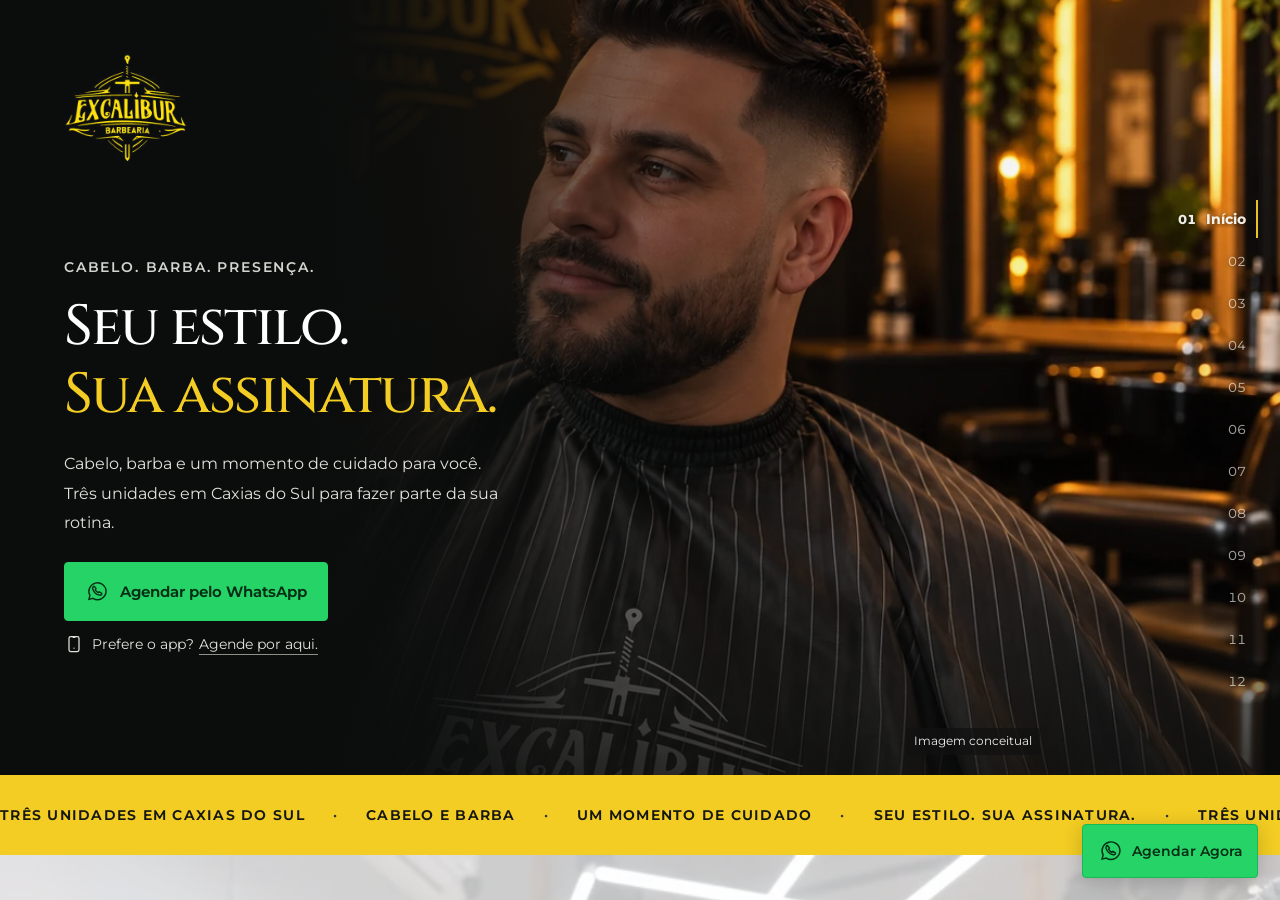
==== commit ac7fcdfd: "Adicionar arquivos excalibur" ====
--- a/excalibur/index.html
+++ b/excalibur/index.html
@@ -792,7 +792,7 @@
   <path d="M4 11l16 0" />
   <path d="M8 15h2v2h-2l0 -2" />
 </svg>12 / Seu próximo horário</p><h2 id="titulo-agendar">Reserve um momento para você.</h2><p>Seu próximo corte, sua barba em dia e uma pausa na rotina. Fale com a Excalibur e consulte seu horário.</p></header><div class="actions"><a class="button" data-wa="agendamento" href="https://wa.me/5554991654498" target="_blank" rel="noopener noreferrer">Agendar pelo WhatsApp</a><a class="button secondary" data-destination="app" href="https://cashbarber.com.br/excaliburbarbearia" target="_blank" rel="noopener noreferrer">Agendar pelo app</a></div></div><div class="final-signature"><img src="assets/brand/logo-black-v18.png" width="1254" height="1254" alt="Excalibur Barbearia" loading="lazy" decoding="async"></div></div></div></section>
-<footer class="footer finished-footer"><div class="container"><div class="footer-top"><div><strong>Excalibur Barbearia · Caxias do Sul, RS</strong><p>Lourdes · Passeio Norte · Pio X</p></div><nav aria-label="Atalhos do rodapé"><a href="#servicos">Serviços</a><a href="#clube">Clube</a><a href="#unidades">Unidades</a><a href="#agendar">Agendamento</a></nav></div><div class="footer-bottom"><a data-destination="instagram" href="https://www.instagram.com/excaliburbarbeariacx/" target="_blank" rel="noopener noreferrer">@excaliburbarbeariacx</a><a data-destination="bio" href="https://excalibur-bio.afonso-lch.chatgpt.site" target="_blank" rel="noopener noreferrer">Link da bio <svg
+<footer class="footer finished-footer"><div class="container"><div class="footer-top"><div><strong>Excalibur Barbearia · Caxias do Sul, RS</strong><p>Lourdes · Passeio Norte · Pio X</p></div><nav aria-label="Atalhos do rodapé"><a href="#servicos">Serviços</a><a href="#clube">Clube</a><a href="#unidades">Unidades</a><a href="#agendar">Agendamento</a></nav></div><div class="footer-bottom"><a data-destination="instagram" href="https://www.instagram.com/excaliburbarbeariacx/" target="_blank" rel="noopener noreferrer">@excaliburbarbeariacx</a><a data-destination="bio" href="bio/" target="_blank" rel="noopener noreferrer">Link da bio <svg
   xmlns="http://www.w3.org/2000/svg"
   width="24"
   height="24"
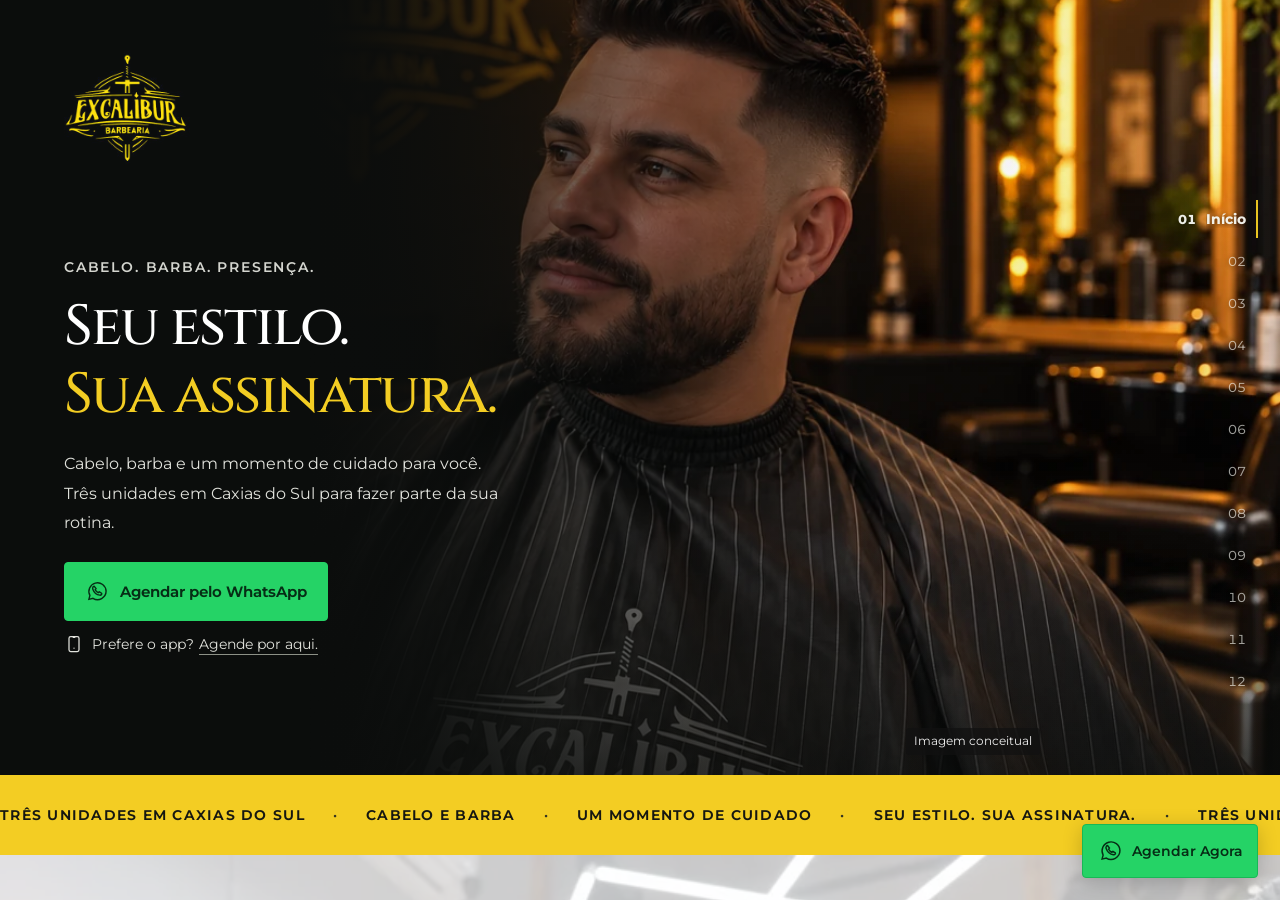
==== commit 0a281a8c: "Corrigir mapas, avaliações e navegação da Excalibur Mapas diretos verificados para Lourdes, Passeio " ====
--- a/excalibur/index.html
+++ b/excalibur/index.html
@@ -247,7 +247,7 @@
   <path stroke="none" d="M0 0h24v24H0z" fill="none" />
   <path d="M10 11h-4a1 1 0 0 1 -1 -1v-3a1 1 0 0 1 1 -1h3a1 1 0 0 1 1 1v6c0 2.667 -1.333 4.333 -4 5" />
   <path d="M19 11h-4a1 1 0 0 1 -1 -1v-3a1 1 0 0 1 1 -1h3a1 1 0 0 1 1 1v6c0 2.667 -1.333 4.333 -4 5" />
-</svg></span><span class="review-unit">Lourdes</span></div><h3>Avaliação real<br>a inserir.</h3><p class="review-placeholder">Espaço reservado para um depoimento do Google desta unidade.</p><div class="review-source"><span><svg
+</svg></span><span class="review-unit">Lourdes</span></div><h3>“Atendimento muito bom, lugar top, barbeiros muito receptivos e legais.”</h3><p class="review-placeholder">Vitor Gabriel Rangel De Moraes · 5 estrelas</p><div class="review-source"><span><svg
   xmlns="http://www.w3.org/2000/svg"
   width="24"
   height="24"
@@ -261,7 +261,7 @@
 >
   <path stroke="none" d="M0 0h24v24H0z" fill="none" />
   <path d="M20.945 11a9 9 0 1 1 -3.284 -5.997l-2.655 2.392a5.5 5.5 0 1 0 2.119 6.605h-4.125v-3h7.945" />
-</svg>Google</span><p>Autor, data e fonte em conferência</p></div></article><article class="review-card reveal"><div class="review-top"><span class="review-symbol"><svg
+</svg>Google</span><p><a href="https://www.google.com/maps/place/Barbearia+Excalibur+Lourdes/@-29.1690399,-51.1648103,17z/data=!3m1!4b1!4m6!3m5!1s0x951ebd59b7a7d0dd:0x5d8b0ed892aa8990!8m2!3d-29.1690399!4d-51.1648103!16s%2Fg%2F11kpr4yxkv?entry=ttu&amp;g_ep=EgoyMDI2MTAwNi4wIKXMDSoASAFQAw%3D%3D" target="_blank" rel="noopener noreferrer">Ler avaliações no Google</a></p></div></article><article class="review-card reveal"><div class="review-top"><span class="review-symbol"><svg
   xmlns="http://www.w3.org/2000/svg"
   width="24"
   height="24"
@@ -276,7 +276,7 @@
   <path stroke="none" d="M0 0h24v24H0z" fill="none" />
   <path d="M10 11h-4a1 1 0 0 1 -1 -1v-3a1 1 0 0 1 1 -1h3a1 1 0 0 1 1 1v6c0 2.667 -1.333 4.333 -4 5" />
   <path d="M19 11h-4a1 1 0 0 1 -1 -1v-3a1 1 0 0 1 1 -1h3a1 1 0 0 1 1 1v6c0 2.667 -1.333 4.333 -4 5" />
-</svg></span><span class="review-unit">Passeio Norte</span></div><h3>Avaliação real<br>a inserir.</h3><p class="review-placeholder">Espaço reservado para um depoimento do Google desta unidade.</p><div class="review-source"><span><svg
+</svg></span><span class="review-unit">Passeio Norte</span></div><h3>“Ótima qualidade nos serviços e excelência no atendimento.”</h3><p class="review-placeholder">Luiz Gustavo Fragoso Nunes · 5 estrelas</p><div class="review-source"><span><svg
   xmlns="http://www.w3.org/2000/svg"
   width="24"
   height="24"
@@ -290,7 +290,7 @@
 >
   <path stroke="none" d="M0 0h24v24H0z" fill="none" />
   <path d="M20.945 11a9 9 0 1 1 -3.284 -5.997l-2.655 2.392a5.5 5.5 0 1 0 2.119 6.605h-4.125v-3h7.945" />
-</svg>Google</span><p>Autor, data e fonte em conferência</p></div></article><article class="review-card reveal"><div class="review-top"><span class="review-symbol"><svg
+</svg>Google</span><p><a href="https://www.google.com/maps/place/Barbearia+Excalibur+Passeio+Norte/data=!4m7!3m6!1s0x951ebd7247ff40e3:0x503c78b09f24103b!8m2!3d-29.1221951!4d-51.1223016!16s%2Fg%2F11svj558g7!19sChIJ40D_R3K9HpUROxAkn7B4PFA?authuser=0&amp;hl=pt-BR&amp;g_ep=EgoyMDI2MTAwNi4wIJJjKgBIAVAD&amp;rclk=1" target="_blank" rel="noopener noreferrer">Ler avaliações no Google</a></p></div></article><article class="review-card reveal"><div class="review-top"><span class="review-symbol"><svg
   xmlns="http://www.w3.org/2000/svg"
   width="24"
   height="24"
@@ -305,7 +305,7 @@
   <path stroke="none" d="M0 0h24v24H0z" fill="none" />
   <path d="M10 11h-4a1 1 0 0 1 -1 -1v-3a1 1 0 0 1 1 -1h3a1 1 0 0 1 1 1v6c0 2.667 -1.333 4.333 -4 5" />
   <path d="M19 11h-4a1 1 0 0 1 -1 -1v-3a1 1 0 0 1 1 -1h3a1 1 0 0 1 1 1v6c0 2.667 -1.333 4.333 -4 5" />
-</svg></span><span class="review-unit">Pio X</span></div><h3>Avaliação real<br>a inserir.</h3><p class="review-placeholder">Espaço reservado para um depoimento do Google desta unidade.</p><div class="review-source"><span><svg
+</svg></span><span class="review-unit">Pio X</span></div><h3>“Excelente atendimento! O carioca corta muito bem o cabelo”</h3><p class="review-placeholder">Thales · 5 estrelas</p><div class="review-source"><span><svg
   xmlns="http://www.w3.org/2000/svg"
   width="24"
   height="24"
@@ -319,9 +319,9 @@
 >
   <path stroke="none" d="M0 0h24v24H0z" fill="none" />
   <path d="M20.945 11a9 9 0 1 1 -3.284 -5.997l-2.655 2.392a5.5 5.5 0 1 0 2.119 6.605h-4.125v-3h7.945" />
-</svg>Google</span><p>Autor, data e fonte em conferência</p></div></article></div>
+</svg>Google</span><p><a href="https://www.google.com/maps/place/Barbearia+Excalibur+Pio+X/data=!4m7!3m6!1s0x951ea34526a406eb:0x9afbd638267972d1!8m2!3d-29.1585279!4d-51.1853607!16s%2Fg%2F11w7ndjrs6!19sChIJ6wakJkWjHpUR0XJ5JjjW-5o?authuser=0&amp;hl=pt-BR&amp;g_ep=EgoyMDI2MTAwNi4wIJJjKgBIAVAD&amp;rclk=1" target="_blank" rel="noopener noreferrer">Ler avaliações no Google</a></p></div></article></div>
 <div class="review-dots" role="group" aria-label="Escolher avaliação"><button class="review-dot" type="button" aria-label="Mostrar avaliação 1 de 3" aria-controls="avaliacoes-lista" aria-current="true"></button><button class="review-dot" type="button" aria-label="Mostrar avaliação 2 de 3" aria-controls="avaliacoes-lista"></button><button class="review-dot" type="button" aria-label="Mostrar avaliação 3 de 3" aria-controls="avaliacoes-lista"></button></div>
-<div class="new-section-bottom"><p class="preview-note">Prévia: depoimentos reais serão inseridos após a conferência das fontes.</p><div class="actions"><a class="button" data-wa="agendamento" href="https://wa.me/5554991654498" target="_blank" rel="noopener noreferrer">Agendar minha visita</a></div></div>
+<div class="new-section-bottom"><p class="preview-note">Trechos de avaliações públicas no Google. Confira os relatos completos na página de cada unidade.</p><div class="actions"><a class="button" data-wa="agendamento" href="https://wa.me/5554991654498" target="_blank" rel="noopener noreferrer">Agendar minha visita</a></div></div>
 </div></section>
 <!-- 07 — Cash Barber: acesso à plataforma, sem simular sua interface. -->
 <section id="app" class="section stage-polished" aria-labelledby="titulo-app"><div class="container">
@@ -412,7 +412,7 @@
   <path stroke="none" d="M0 0h24v24H0z" fill="none" />
   <path d="M9 11a3 3 0 1 0 6 0a3 3 0 0 0 -6 0" />
   <path d="M17.657 16.657l-4.243 4.243a2 2 0 0 1 -2.827 0l-4.244 -4.243a8 8 0 1 1 11.314 0" />
-</svg>EXCALIBUR EM CAXIAS DO SUL</p><h2 id="titulo-unidades">Três unidades.<br><span>Uma perto da sua rotina.</span></h2><p>Encontre a Excalibur que faz mais sentido no seu dia.</p></header><div class="grid-three units"><article class="card unit-card reveal"><div class="unit-visual" aria-label="Foto real da unidade Lourdes ainda não disponível"><div class="unit-visual-top"><span>EXCALIBUR</span><span class="unit-index">01</span></div><div class="unit-identity"><span><svg
+</svg>EXCALIBUR EM CAXIAS DO SUL</p><h2 id="titulo-unidades">Três unidades.<br><span>Uma perto da sua rotina.</span></h2><p>Encontre a Excalibur que faz mais sentido no seu dia.</p></header><div class="grid-three units"><article class="card unit-card reveal"><div class="unit-visual" aria-label="Unidade Excalibur Lourdes"><div class="unit-visual-top"><span>EXCALIBUR</span><span class="unit-index">01</span></div><div class="unit-identity"><span><svg
   xmlns="http://www.w3.org/2000/svg"
   width="24"
   height="24"
@@ -430,7 +430,7 @@
   <path d="M5 21l0 -10.15" />
   <path d="M19 21l0 -10.15" />
   <path d="M9 21v-4a2 2 0 0 1 2 -2h2a2 2 0 0 1 2 2v4" />
-</svg></span><h3>Lourdes</h3></div><p class="unit-image-status">Foto real da unidade a inserir</p></div><div class="card-body"><dl><div><dt><svg
+</svg></span><h3>Lourdes</h3></div><p class="unit-image-status">Caxias do Sul · RS</p></div><div class="card-body"><dl><div><dt><svg
   xmlns="http://www.w3.org/2000/svg"
   width="24"
   height="24"
@@ -445,7 +445,7 @@
   <path stroke="none" d="M0 0h24v24H0z" fill="none" />
   <path d="M9 11a3 3 0 1 0 6 0a3 3 0 0 0 -6 0" />
   <path d="M17.657 16.657l-4.243 4.243a2 2 0 0 1 -2.827 0l-4.244 -4.243a8 8 0 1 1 11.314 0" />
-</svg>Endereço</dt><dd>A confirmar com a equipe</dd></div><div><dt><svg
+</svg>Endereço</dt><dd>Rua Humberto de Campos, 386 · Lourdes · Caxias do Sul</dd></div><div><dt><svg
   xmlns="http://www.w3.org/2000/svg"
   width="24"
   height="24"
@@ -460,7 +460,7 @@
   <path stroke="none" d="M0 0h24v24H0z" fill="none" />
   <path d="M3 12a9 9 0 1 0 18 0a9 9 0 0 0 -18 0" />
   <path d="M12 7v5l3 3" />
-</svg>Horário</dt><dd>Consulte com a equipe</dd></div></dl><a class="button secondary map-link" href="#mapa-lourdes" data-unit="lourdes"><svg
+</svg>Horário</dt><dd>Seg–sex: 10h–20h · Sáb: 8h–17h · Dom: fechado</dd></div></dl><a class="button secondary map-link" href="https://www.google.com/maps/place/Barbearia+Excalibur+Lourdes/@-29.1690399,-51.1648103,17z/data=!3m1!4b1!4m6!3m5!1s0x951ebd59b7a7d0dd:0x5d8b0ed892aa8990!8m2!3d-29.1690399!4d-51.1648103!16s%2Fg%2F11kpr4yxkv?entry=ttu&amp;g_ep=EgoyMDI2MTAwNi4wIKXMDSoASAFQAw%3D%3D" data-unit="lourdes" target="_blank" rel="noopener noreferrer" aria-label="Como chegar à unidade Lourdes no Google Maps (abre em nova aba)"><svg
   xmlns="http://www.w3.org/2000/svg"
   width="24"
   height="24"
@@ -475,7 +475,7 @@
   <path stroke="none" d="M0 0h24v24H0z" fill="none" />
   <path d="M9 11a3 3 0 1 0 6 0a3 3 0 0 0 -6 0" />
   <path d="M17.657 16.657l-4.243 4.243a2 2 0 0 1 -2.827 0l-4.244 -4.243a8 8 0 1 1 11.314 0" />
-</svg>Como chegar<span class="control-note">Mapa a confirmar</span></a></div></article><article class="card unit-card reveal"><div class="unit-visual" aria-label="Foto real da unidade Passeio Norte ainda não disponível"><div class="unit-visual-top"><span>EXCALIBUR</span><span class="unit-index">02</span></div><div class="unit-identity"><span><svg
+</svg>Como chegar<span class="control-note">Google Maps</span></a></div></article><article class="card unit-card reveal"><div class="unit-visual" aria-label="Unidade Excalibur Passeio Norte"><div class="unit-visual-top"><span>EXCALIBUR</span><span class="unit-index">02</span></div><div class="unit-identity"><span><svg
   xmlns="http://www.w3.org/2000/svg"
   width="24"
   height="24"
@@ -493,7 +493,7 @@
   <path d="M5 21l0 -10.15" />
   <path d="M19 21l0 -10.15" />
   <path d="M9 21v-4a2 2 0 0 1 2 -2h2a2 2 0 0 1 2 2v4" />
-</svg></span><h3>Passeio Norte</h3></div><p class="unit-image-status">Foto real da unidade a inserir</p></div><div class="card-body"><dl><div><dt><svg
+</svg></span><h3>Passeio Norte</h3></div><p class="unit-image-status">Caxias do Sul · RS</p></div><div class="card-body"><dl><div><dt><svg
   xmlns="http://www.w3.org/2000/svg"
   width="24"
   height="24"
@@ -508,7 +508,7 @@
   <path stroke="none" d="M0 0h24v24H0z" fill="none" />
   <path d="M9 11a3 3 0 1 0 6 0a3 3 0 0 0 -6 0" />
   <path d="M17.657 16.657l-4.243 4.243a2 2 0 0 1 -2.827 0l-4.244 -4.243a8 8 0 1 1 11.314 0" />
-</svg>Endereço</dt><dd>A confirmar com a equipe</dd></div><div><dt><svg
+</svg>Endereço</dt><dd>BR-116, 12500 · São Cristóvão · Caxias do Sul</dd></div><div><dt><svg
   xmlns="http://www.w3.org/2000/svg"
   width="24"
   height="24"
@@ -523,7 +523,7 @@
   <path stroke="none" d="M0 0h24v24H0z" fill="none" />
   <path d="M3 12a9 9 0 1 0 18 0a9 9 0 0 0 -18 0" />
   <path d="M12 7v5l3 3" />
-</svg>Horário</dt><dd>Consulte com a equipe</dd></div></dl><a class="button secondary map-link" href="#mapa-passeio-norte" data-unit="passeio-norte"><svg
+</svg>Horário</dt><dd>Seg–sex: 10h–20h · Sáb: 8h–17h · Dom: fechado</dd></div></dl><a class="button secondary map-link" href="https://www.google.com/maps/place/Barbearia+Excalibur+Passeio+Norte/data=!4m7!3m6!1s0x951ebd7247ff40e3:0x503c78b09f24103b!8m2!3d-29.1221951!4d-51.1223016!16s%2Fg%2F11svj558g7!19sChIJ40D_R3K9HpUROxAkn7B4PFA?authuser=0&amp;hl=pt-BR&amp;g_ep=EgoyMDI2MTAwNi4wIJJjKgBIAVAD&amp;rclk=1" data-unit="passeio-norte" target="_blank" rel="noopener noreferrer" aria-label="Como chegar à unidade Passeio Norte no Google Maps (abre em nova aba)"><svg
   xmlns="http://www.w3.org/2000/svg"
   width="24"
   height="24"
@@ -538,7 +538,7 @@
   <path stroke="none" d="M0 0h24v24H0z" fill="none" />
   <path d="M9 11a3 3 0 1 0 6 0a3 3 0 0 0 -6 0" />
   <path d="M17.657 16.657l-4.243 4.243a2 2 0 0 1 -2.827 0l-4.244 -4.243a8 8 0 1 1 11.314 0" />
-</svg>Como chegar<span class="control-note">Mapa a confirmar</span></a></div></article><article class="card unit-card reveal"><div class="unit-visual" aria-label="Foto real da unidade Pio X ainda não disponível"><div class="unit-visual-top"><span>EXCALIBUR</span><span class="unit-index">03</span></div><div class="unit-identity"><span><svg
+</svg>Como chegar<span class="control-note">Google Maps</span></a></div></article><article class="card unit-card reveal"><div class="unit-visual" aria-label="Unidade Excalibur Pio X"><div class="unit-visual-top"><span>EXCALIBUR</span><span class="unit-index">03</span></div><div class="unit-identity"><span><svg
   xmlns="http://www.w3.org/2000/svg"
   width="24"
   height="24"
@@ -556,7 +556,7 @@
   <path d="M5 21l0 -10.15" />
   <path d="M19 21l0 -10.15" />
   <path d="M9 21v-4a2 2 0 0 1 2 -2h2a2 2 0 0 1 2 2v4" />
-</svg></span><h3>Pio X</h3></div><p class="unit-image-status">Foto real da unidade a inserir</p></div><div class="card-body"><dl><div><dt><svg
+</svg></span><h3>Pio X</h3></div><p class="unit-image-status">Caxias do Sul · RS</p></div><div class="card-body"><dl><div><dt><svg
   xmlns="http://www.w3.org/2000/svg"
   width="24"
   height="24"
@@ -571,7 +571,7 @@
   <path stroke="none" d="M0 0h24v24H0z" fill="none" />
   <path d="M9 11a3 3 0 1 0 6 0a3 3 0 0 0 -6 0" />
   <path d="M17.657 16.657l-4.243 4.243a2 2 0 0 1 -2.827 0l-4.244 -4.243a8 8 0 1 1 11.314 0" />
-</svg>Endereço</dt><dd>A confirmar com a equipe</dd></div><div><dt><svg
+</svg>Endereço</dt><dd>Rua Moreira César, 1792 · Pio X · Caxias do Sul</dd></div><div><dt><svg
   xmlns="http://www.w3.org/2000/svg"
   width="24"
   height="24"
@@ -586,7 +586,7 @@
   <path stroke="none" d="M0 0h24v24H0z" fill="none" />
   <path d="M3 12a9 9 0 1 0 18 0a9 9 0 0 0 -18 0" />
   <path d="M12 7v5l3 3" />
-</svg>Horário</dt><dd>Consulte com a equipe</dd></div></dl><a class="button secondary map-link" href="#mapa-pio-x" data-unit="pio-x"><svg
+</svg>Horário</dt><dd>Seg–sex: 10h–20h · Sáb: 8h–17h · Dom: fechado</dd></div></dl><a class="button secondary map-link" href="https://www.google.com/maps/place/Barbearia+Excalibur+Pio+X/data=!4m7!3m6!1s0x951ea34526a406eb:0x9afbd638267972d1!8m2!3d-29.1585279!4d-51.1853607!16s%2Fg%2F11w7ndjrs6!19sChIJ6wakJkWjHpUR0XJ5JjjW-5o?authuser=0&amp;hl=pt-BR&amp;g_ep=EgoyMDI2MTAwNi4wIJJjKgBIAVAD&amp;rclk=1" data-unit="pio-x" target="_blank" rel="noopener noreferrer" aria-label="Como chegar à unidade Pio X no Google Maps (abre em nova aba)"><svg
   xmlns="http://www.w3.org/2000/svg"
   width="24"
   height="24"
@@ -601,7 +601,7 @@
   <path stroke="none" d="M0 0h24v24H0z" fill="none" />
   <path d="M9 11a3 3 0 1 0 6 0a3 3 0 0 0 -6 0" />
   <path d="M17.657 16.657l-4.243 4.243a2 2 0 0 1 -2.827 0l-4.244 -4.243a8 8 0 1 1 11.314 0" />
-</svg>Como chegar<span class="control-note">Mapa a confirmar</span></a></div></article></div><div class="units-bottom"><p>A equipe ajuda você a escolher a unidade durante o agendamento.</p><div class="actions center"><a class="button" data-wa="agendamento" href="https://wa.me/5554991654498" target="_blank" rel="noopener noreferrer">Agendar meu horário</a></div><p class="preview-note">Prévia: fotos, endereços, horários e mapas em conferência.</p></div></div></section>
+</svg>Como chegar<span class="control-note">Google Maps</span></a></div></article></div><div class="units-bottom"><p>A equipe ajuda você a escolher a unidade durante o agendamento.</p><div class="actions center"><a class="button" data-wa="agendamento" href="https://wa.me/5554991654498" target="_blank" rel="noopener noreferrer">Agendar meu horário</a></div><p class="preview-note">Horários informados no Google Maps. Consulte a unidade em feriados.</p></div></div></section>
 <!-- 09 — Experiência e equipe -->
 <section id="experiencia" class="section stage-polished experience-section" aria-labelledby="titulo-experiencia"><div class="container"><header class="section-heading new-section-heading reveal"><p class="eyebrow icon-label"><svg
   xmlns="http://www.w3.org/2000/svg"
@@ -686,7 +686,7 @@
   <path stroke="none" d="M0 0h24v24H0z" fill="none" />
   <path d="M11.46 20.846a12 12 0 0 1 -7.96 -14.846a12 12 0 0 0 8.5 -3a12 12 0 0 0 8.5 3a12 12 0 0 1 -.09 7.06" />
   <path d="M15 19l2 2l4 -4" />
-</svg><h3>Atenção aos detalhes.</h3><p>Higiene e organização no atendimento.</p></article></div><p class="experience-closing">Do cuidado com o espaço à lavagem dos cabelos, queremos que você aproveite seu horário com tranquilidade e saia pronto para seguir o seu dia.</p><p class="preview-note">Prévia: detalhes da experiência em validação. Consulte a equipe sobre a lavagem no seu atendimento.</p><div class="founder founder-profile reveal"><figure class="founder-portrait"><img src="assets/brand/alex-portrait-v17.webp" width="960" height="1200" alt="Retrato de Alex com parte do logo Excalibur e o ambiente da barbearia ao fundo, recriado por IA a partir da referência enviada." loading="lazy" decoding="async"><figcaption>Retrato criado com IA</figcaption></figure><div><p class="eyebrow">Quem está à frente</p><h3>Alex <span>Fundador da Excalibur</span></h3><p>À frente da Excalibur, Alex participa da construção de uma marca que reúne estilo, cuidado e proximidade com seus clientes em Caxias do Sul.</p><p class="preview-note">Apresentação em validação com a Excalibur.</p></div></div><div class="team-header"><h3>Conheça quem vai cuidar do seu próximo corte.</h3><div class="carousel-controls"><button type="button" id="equipe-anterior" aria-label="Mostrar profissional anterior" aria-controls="equipe-lista" hidden>Anterior</button><button type="button" id="equipe-proximo" aria-label="Mostrar próximo profissional" aria-controls="equipe-lista" hidden>Próximo</button></div></div><div id="equipe-lista" class="team-carousel" tabindex="0" role="region" aria-label="Apresentações da equipe por unidade — use as setas para navegar"><article class="team-card"><div class="team-portrait"><svg
+</svg><h3>Atenção aos detalhes.</h3><p>Higiene e organização no atendimento.</p></article></div><p class="experience-closing">Do cuidado com o espaço à lavagem dos cabelos, queremos que você aproveite seu horário com tranquilidade e saia pronto para seguir o seu dia.</p><p class="preview-note">Prévia: detalhes da experiência em validação. Consulte a equipe sobre a lavagem no seu atendimento.</p><div class="founder founder-profile reveal"><figure class="founder-portrait"><img src="assets/brand/alex-portrait-v17.webp" width="960" height="1200" alt="Retrato de Alex com parte do logo Excalibur e o ambiente da barbearia ao fundo, recriado por IA a partir da referência enviada." loading="lazy" decoding="async"><figcaption>Retrato criado com IA</figcaption></figure><div><p class="eyebrow">Quem está à frente</p><h3>Alex <span>Fundador da Excalibur</span></h3><p>À frente da Excalibur, Alex participa da construção de uma marca que reúne estilo, cuidado e proximidade com seus clientes em Caxias do Sul.</p><p class="preview-note">Apresentação em validação com a Excalibur.</p></div></div><div class="team-header"><h3>Conheça quem vai cuidar do seu próximo corte.</h3><div class="carousel-controls"><button type="button" id="equipe-anterior" aria-label="Mostrar profissional anterior" aria-controls="equipe-lista" hidden>Anterior</button><button type="button" id="equipe-proximo" aria-label="Mostrar próximo profissional" aria-controls="equipe-lista" hidden>Próximo</button></div></div><div id="equipe-lista" class="team-carousel" tabindex="0" role="region" aria-label="Equipes por unidade — deslize para ver mais"><article class="team-card"><div class="team-portrait"><svg
   xmlns="http://www.w3.org/2000/svg"
   width="24"
   height="24"
@@ -703,7 +703,7 @@
   <path d="M3 21v-2a4 4 0 0 1 4 -4h4a4 4 0 0 1 4 4v2" />
   <path d="M16 3.13a4 4 0 0 1 0 7.75" />
   <path d="M21 21v-2a4 4 0 0 0 -3 -3.85" />
-</svg><span>Fotos reais em breve</span></div><div class="team-info"><p class="eyebrow">Lourdes</p><h4>Profissional a apresentar</h4><p>Nome e apresentação a inserir.</p></div></article><article class="team-card"><div class="team-portrait"><svg
+</svg><span>Atendimento na unidade</span></div><div class="team-info"><p class="eyebrow">Lourdes</p><h4>Equipe Lourdes</h4><p>Consulte os profissionais e horários disponíveis nesta unidade.</p><a class="button secondary" href="https://wa.me/5554991654498?text=Oi%21%20Gostaria%20de%20agendar%20com%20a%20equipe%20da%20unidade%20Lourdes.%20Vim%20pelo%20site%20da%20Excalibur." target="_blank" rel="noopener noreferrer">Agendar em Lourdes</a></div></article><article class="team-card"><div class="team-portrait"><svg
   xmlns="http://www.w3.org/2000/svg"
   width="24"
   height="24"
@@ -720,7 +720,7 @@
   <path d="M3 21v-2a4 4 0 0 1 4 -4h4a4 4 0 0 1 4 4v2" />
   <path d="M16 3.13a4 4 0 0 1 0 7.75" />
   <path d="M21 21v-2a4 4 0 0 0 -3 -3.85" />
-</svg><span>Fotos reais em breve</span></div><div class="team-info"><p class="eyebrow">Passeio Norte</p><h4>Profissional a apresentar</h4><p>Nome e apresentação a inserir.</p></div></article><article class="team-card"><div class="team-portrait"><svg
+</svg><span>Atendimento na unidade</span></div><div class="team-info"><p class="eyebrow">Passeio Norte</p><h4>Equipe Passeio Norte</h4><p>Consulte os profissionais e horários disponíveis nesta unidade.</p><a class="button secondary" href="https://wa.me/5554991654498?text=Oi%21%20Gostaria%20de%20agendar%20com%20a%20equipe%20da%20unidade%20Passeio%20Norte.%20Vim%20pelo%20site%20da%20Excalibur." target="_blank" rel="noopener noreferrer">Agendar em Passeio Norte</a></div></article><article class="team-card"><div class="team-portrait"><svg
   xmlns="http://www.w3.org/2000/svg"
   width="24"
   height="24"
@@ -737,7 +737,7 @@
   <path d="M3 21v-2a4 4 0 0 1 4 -4h4a4 4 0 0 1 4 4v2" />
   <path d="M16 3.13a4 4 0 0 1 0 7.75" />
   <path d="M21 21v-2a4 4 0 0 0 -3 -3.85" />
-</svg><span>Fotos reais em breve</span></div><div class="team-info"><p class="eyebrow">Pio X</p><h4>Profissional a apresentar</h4><p>Nome e apresentação a inserir.</p></div></article></div><p class="preview-note">Espaços de apresentação por unidade. A composição real da equipe será confirmada.</p><div class="actions"><a class="button" data-wa="equipe" href="https://wa.me/5554991654498" target="_blank" rel="noopener noreferrer">Agendar com a equipe</a></div></div></section>
+</svg><span>Atendimento na unidade</span></div><div class="team-info"><p class="eyebrow">Pio X</p><h4>Equipe Pio X</h4><p>Consulte os profissionais e horários disponíveis nesta unidade.</p><a class="button secondary" href="https://wa.me/5554991654498?text=Oi%21%20Gostaria%20de%20agendar%20com%20a%20equipe%20da%20unidade%20Pio%20X.%20Vim%20pelo%20site%20da%20Excalibur." target="_blank" rel="noopener noreferrer">Agendar em Pio X</a></div></article></div><p class="preview-note">Escolha a unidade e consulte a disponibilidade da equipe para o seu próximo atendimento.</p><div class="actions"><a class="button" data-wa="equipe" href="https://wa.me/5554991654498" target="_blank" rel="noopener noreferrer">Agendar com a equipe</a></div></div></section>
 <!-- 10 — Produtos Excalibur -->
 <section id="produtos" class="section stage-polished product-section" aria-labelledby="titulo-produtos"><div class="container"><header class="section-heading new-section-heading reveal"><p class="eyebrow icon-label"><svg
   xmlns="http://www.w3.org/2000/svg"
@@ -771,7 +771,7 @@
 >
   <path stroke="none" d="M0 0h24v24H0z" fill="none" />
   <path d="M3 20l1.3 -3.9c-2.324 -3.437 -1.426 -7.872 2.1 -10.374c3.526 -2.501 8.59 -2.296 11.845 .48c3.255 2.777 3.695 7.266 1.029 10.501c-2.666 3.235 -7.615 4.215 -11.574 2.293l-4.7 1" />
-</svg>11 / Dúvidas frequentes</p><h2 id="titulo-duvidas">Antes do seu próximo horário.</h2><p>Escolha sua pergunta. Se precisar, a equipe conversa com você.</p></header><div class="actions"><a class="button" data-wa="duvidas" href="https://wa.me/5554991654498" target="_blank" rel="noopener noreferrer">Tirar uma dúvida pelo WhatsApp</a></div></div><div class="faq reveal"><details><summary><span class="question-number">01</span><span class="question-title">Como faço para agendar?</span><span aria-hidden="true" class="faq-symbol">+</span></summary><p>Você pode falar com a equipe pelo WhatsApp ou acessar a Excalibur no Cash Barber. No WhatsApp, siga as orientações para escolher a unidade e consultar seu horário.</p></details><details><summary><span class="question-number">02</span><span class="question-title">Posso escolher a unidade?</span><span aria-hidden="true" class="faq-symbol">+</span></summary><p>Sim. São três unidades em Caxias do Sul: Lourdes, Passeio Norte e Pio X. Informe sua preferência durante o agendamento.</p></details><details><summary><span class="question-number">03</span><span class="question-title">Posso pedir atendimento com um profissional específico?</span><span aria-hidden="true" class="faq-symbol">+</span></summary><p>Informe o profissional que você procura para que a equipe consulte sua disponibilidade.</p></details><details><summary><span class="question-number">04</span><span class="question-title">Preciso fazer parte do clube para marcar?</span><span aria-hidden="true" class="faq-symbol">+</span></summary><p><span class="answer-pending">Resposta em conferência</span>A resposta sobre atendimento avulso será confirmada com a equipe antes da publicação pública.</p></details><details><summary><span class="question-number">05</span><span class="question-title">Qual plano combina com minha rotina?</span><span aria-hidden="true" class="faq-symbol">+</span></summary><p>Considere o serviço que deseja e os dias em que pretende utilizar. Fale com a equipe para conferir as condições das modalidades e escolher sua opção.</p></details><details><summary><span class="question-number">06</span><span class="question-title">Posso usar meu plano em qualquer unidade?</span><span aria-hidden="true" class="faq-symbol">+</span></summary><p>Consulte as unidades e os profissionais incluídos na sua modalidade antes de agendar.</p></details><details><summary><span class="question-number">07</span><span class="question-title">Quanto tempo devo reservar para o atendimento?</span><span aria-hidden="true" class="faq-symbol">+</span></summary><p>O tempo depende do serviço escolhido. A equipe pode orientar você durante o agendamento. Os tempos desta prévia são ilustrativos.</p></details><details><summary><span class="question-number">08</span><span class="question-title">Como conheço os produtos disponíveis?</span><span aria-hidden="true" class="faq-symbol">+</span></summary><p>Fale com a equipe pelo WhatsApp para consultar os produtos e esclarecer dúvidas sobre sua utilização.</p></details></div></div></div></section>
+</svg>11 / Dúvidas frequentes</p><h2 id="titulo-duvidas">Antes do seu próximo horário.</h2><p>Escolha sua pergunta. Se precisar, a equipe conversa com você.</p></header><div class="actions"><a class="button" data-wa="duvidas" href="https://wa.me/5554991654498" target="_blank" rel="noopener noreferrer">Tirar uma dúvida pelo WhatsApp</a></div></div><div class="faq reveal"><details><summary><span class="question-number">01</span><span class="question-title">Como faço para agendar?</span><span aria-hidden="true" class="faq-symbol">+</span></summary><p>Você pode falar com a equipe pelo WhatsApp ou acessar a Excalibur no Cash Barber. No WhatsApp, siga as orientações para escolher a unidade e consultar seu horário.</p></details><details><summary><span class="question-number">02</span><span class="question-title">Posso escolher a unidade?</span><span aria-hidden="true" class="faq-symbol">+</span></summary><p>Sim. São três unidades em Caxias do Sul: Lourdes, Passeio Norte e Pio X. Informe sua preferência durante o agendamento.</p></details><details><summary><span class="question-number">03</span><span class="question-title">Posso pedir atendimento com um profissional específico?</span><span aria-hidden="true" class="faq-symbol">+</span></summary><p>Informe o profissional que você procura para que a equipe consulte sua disponibilidade.</p></details><details><summary><span class="question-number">04</span><span class="question-title">Preciso fazer parte do clube para marcar?</span><span aria-hidden="true" class="faq-symbol">+</span></summary><p>Fale com a equipe pelo WhatsApp ou consulte as opções no Cash Barber para saber sobre serviços avulsos.</p></details><details><summary><span class="question-number">05</span><span class="question-title">Qual plano combina com minha rotina?</span><span aria-hidden="true" class="faq-symbol">+</span></summary><p>Considere o serviço que deseja e os dias em que pretende utilizar. Fale com a equipe para conferir as condições das modalidades e escolher sua opção.</p></details><details><summary><span class="question-number">06</span><span class="question-title">Posso usar meu plano em qualquer unidade?</span><span aria-hidden="true" class="faq-symbol">+</span></summary><p>Consulte as unidades e os profissionais incluídos na sua modalidade antes de agendar.</p></details><details><summary><span class="question-number">07</span><span class="question-title">Quanto tempo devo reservar para o atendimento?</span><span aria-hidden="true" class="faq-symbol">+</span></summary><p>O tempo depende do serviço escolhido. A equipe pode orientar você durante o agendamento. Os tempos desta prévia são ilustrativos.</p></details><details><summary><span class="question-number">08</span><span class="question-title">Como conheço os produtos disponíveis?</span><span aria-hidden="true" class="faq-symbol">+</span></summary><p>Fale com a equipe pelo WhatsApp para consultar os produtos e esclarecer dúvidas sobre sua utilização.</p></details></div></div></div></section>
 <!-- 12 — Convite final -->
 <section id="agendar" class="section stage-polished final-invite" aria-labelledby="titulo-agendar"><div class="container"><div class="final-layout"><div><header class="section-heading new-section-heading reveal"><p class="eyebrow icon-label"><svg
   xmlns="http://www.w3.org/2000/svg"
@@ -809,6 +809,5 @@
   <path d="M8 7l9 0l0 9" />
 </svg></a><a data-wa="agendamento" href="https://wa.me/5554991654498" target="_blank" rel="noopener noreferrer">Fale com a Excalibur</a><span>© <span id="ano">2026</span> Excalibur Barbearia</span></div></div></footer>
 </main>
-<section id="mapa-lourdes" class="map-dialog" role="dialog" aria-modal="true" aria-labelledby="mapa-titulo-lourdes" tabindex="-1"><div class="dialog-body"><p class="eyebrow">Destino demonstrativo</p><h2 id="mapa-titulo-lourdes">Mapa da unidade Lourdes</h2><p>Aqui será aberto o mapa da unidade Lourdes — link a confirmar.</p><a class="button secondary close-map" href="#unidades">Fechar janela</a></div></section><section id="mapa-passeio-norte" class="map-dialog" role="dialog" aria-modal="true" aria-labelledby="mapa-titulo-passeio-norte" tabindex="-1"><div class="dialog-body"><p class="eyebrow">Destino demonstrativo</p><h2 id="mapa-titulo-passeio-norte">Mapa da unidade Passeio Norte</h2><p>Aqui será aberto o mapa da unidade Passeio Norte — link a confirmar.</p><a class="button secondary close-map" href="#unidades">Fechar janela</a></div></section><section id="mapa-pio-x" class="map-dialog" role="dialog" aria-modal="true" aria-labelledby="mapa-titulo-pio-x" tabindex="-1"><div class="dialog-body"><p class="eyebrow">Destino demonstrativo</p><h2 id="mapa-titulo-pio-x">Mapa da unidade Pio X</h2><p>Aqui será aberto o mapa da unidade Pio X — link a confirmar.</p><a class="button secondary close-map" href="#unidades">Fechar janela</a></div></section>
 <div class="whatsapp-dock"><a class="whatsapp-float" data-wa="agendamento" href="https://wa.me/5554991654498?text=Oi%21%20Gostaria%20de%20agendar%20um%20hor%C3%A1rio%21%20Vim%20pelo%20site%20da%20Excalibur." target="_blank" rel="noopener noreferrer" aria-label="Agendar Agora pelo WhatsApp (abre em nova aba)"><svg viewBox="0 0 32 32" aria-hidden="true" fill="none" stroke="currentColor" stroke-width="1.8"><path d="M27 15.5a11 11 0 0 1-16.8 9.3L5 26l1.3-5A11 11 0 1 1 27 15.5Z"/><path d="M12 9.5c-1-.7-2.8 1.4-2 3.5 1.7 4.7 5 7.2 9 7.7 2 .2 3-1.7 2.2-2.5l-2.8-1.7-1.5 1c-1.6-.7-3-2.1-3.8-3.7l1-1.5Z"/></svg><span>Agendar Agora</span></a></div>
-<script defer src="config.js"></script><script defer src="app.js"></script><script defer src="scroll-film.js"></script></body></html>
+<script defer src="config.js?v=20261008-2"></script><script defer src="app.js?v=20261008-2"></script><script defer src="scroll-film.js"></script></body></html>
